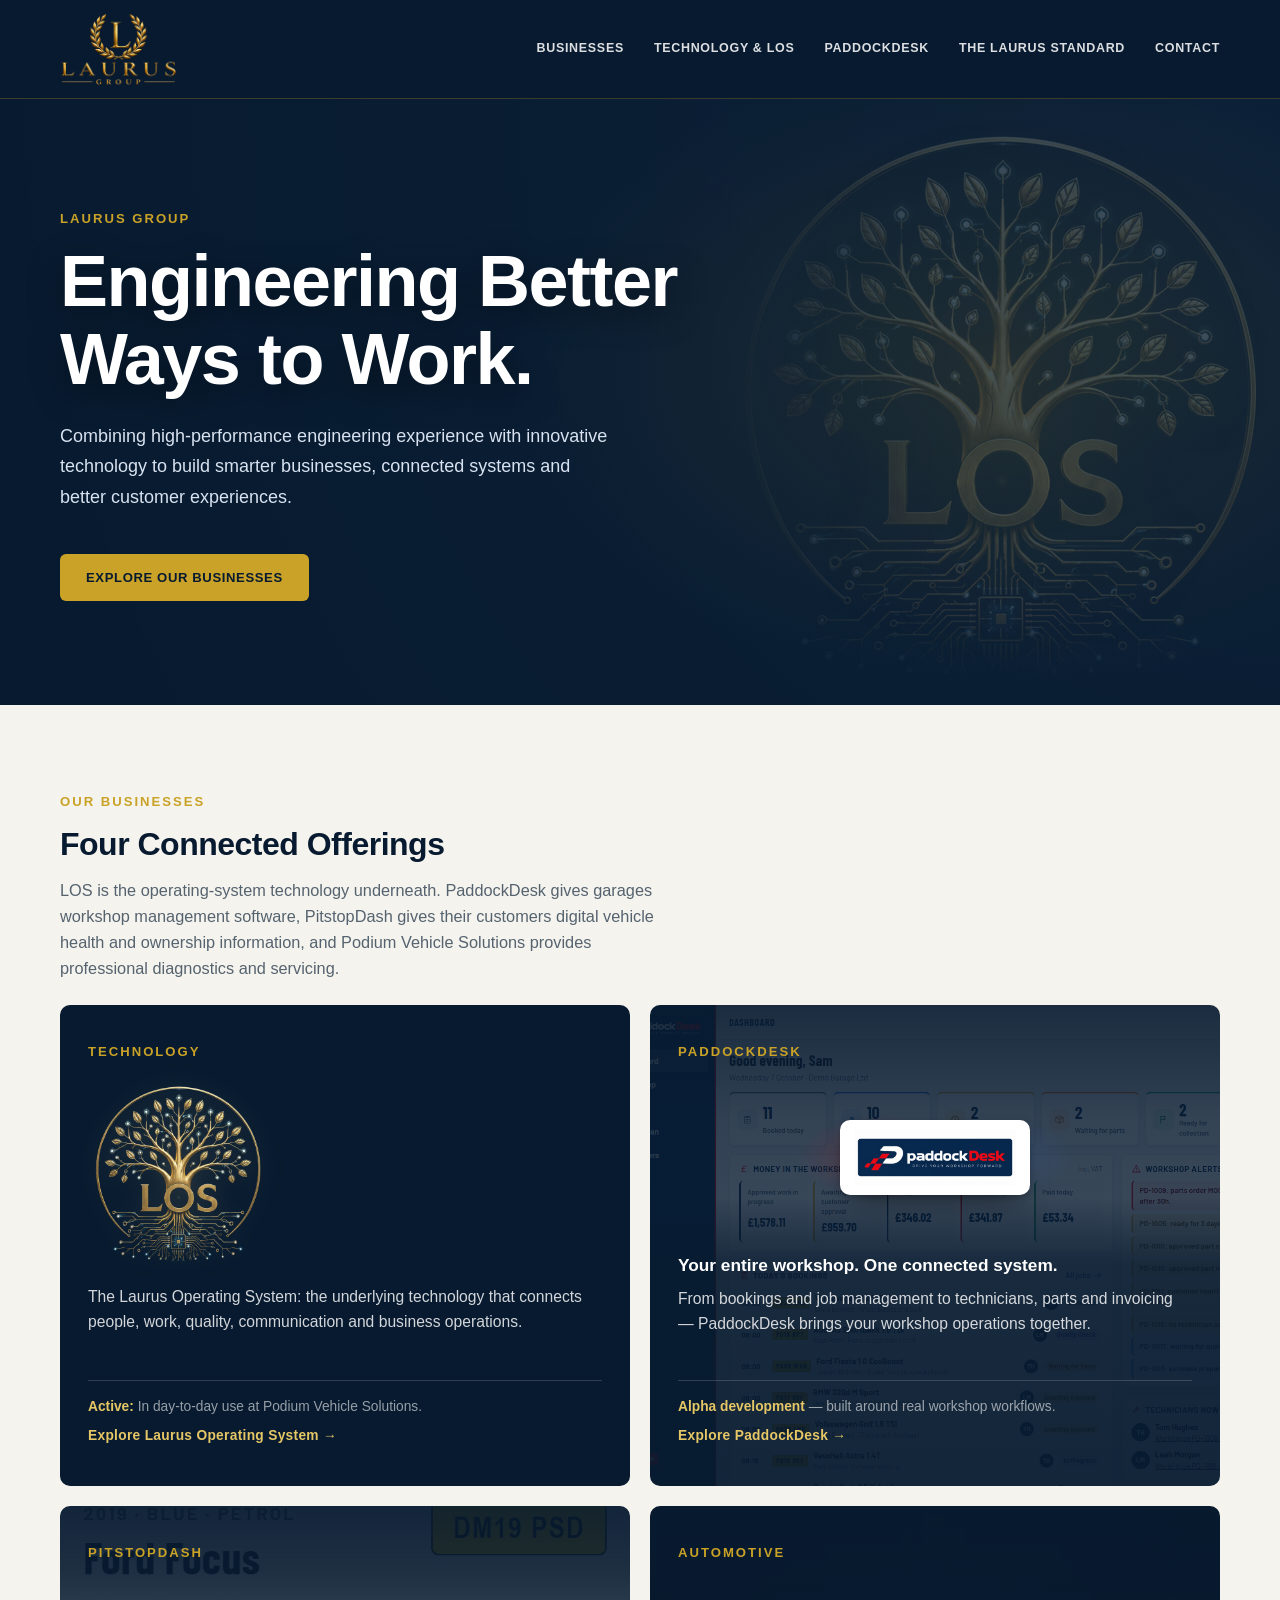
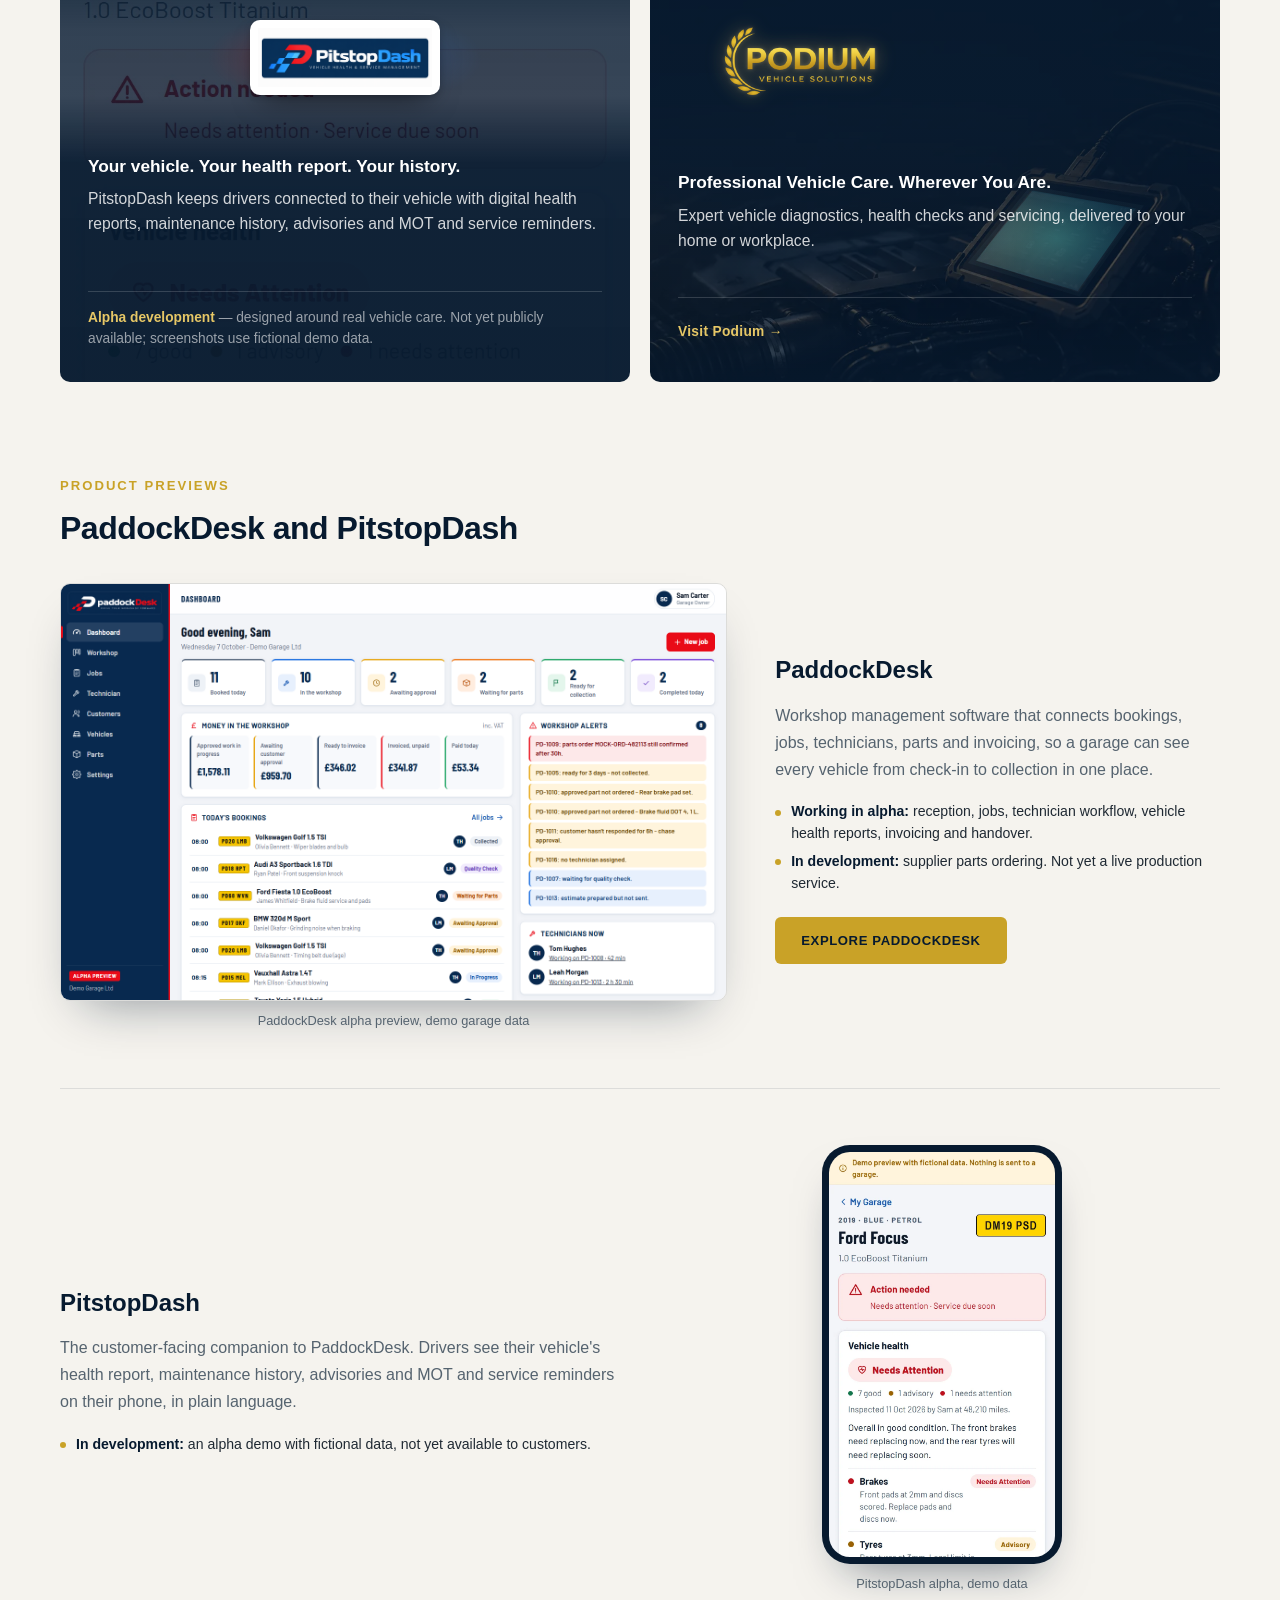
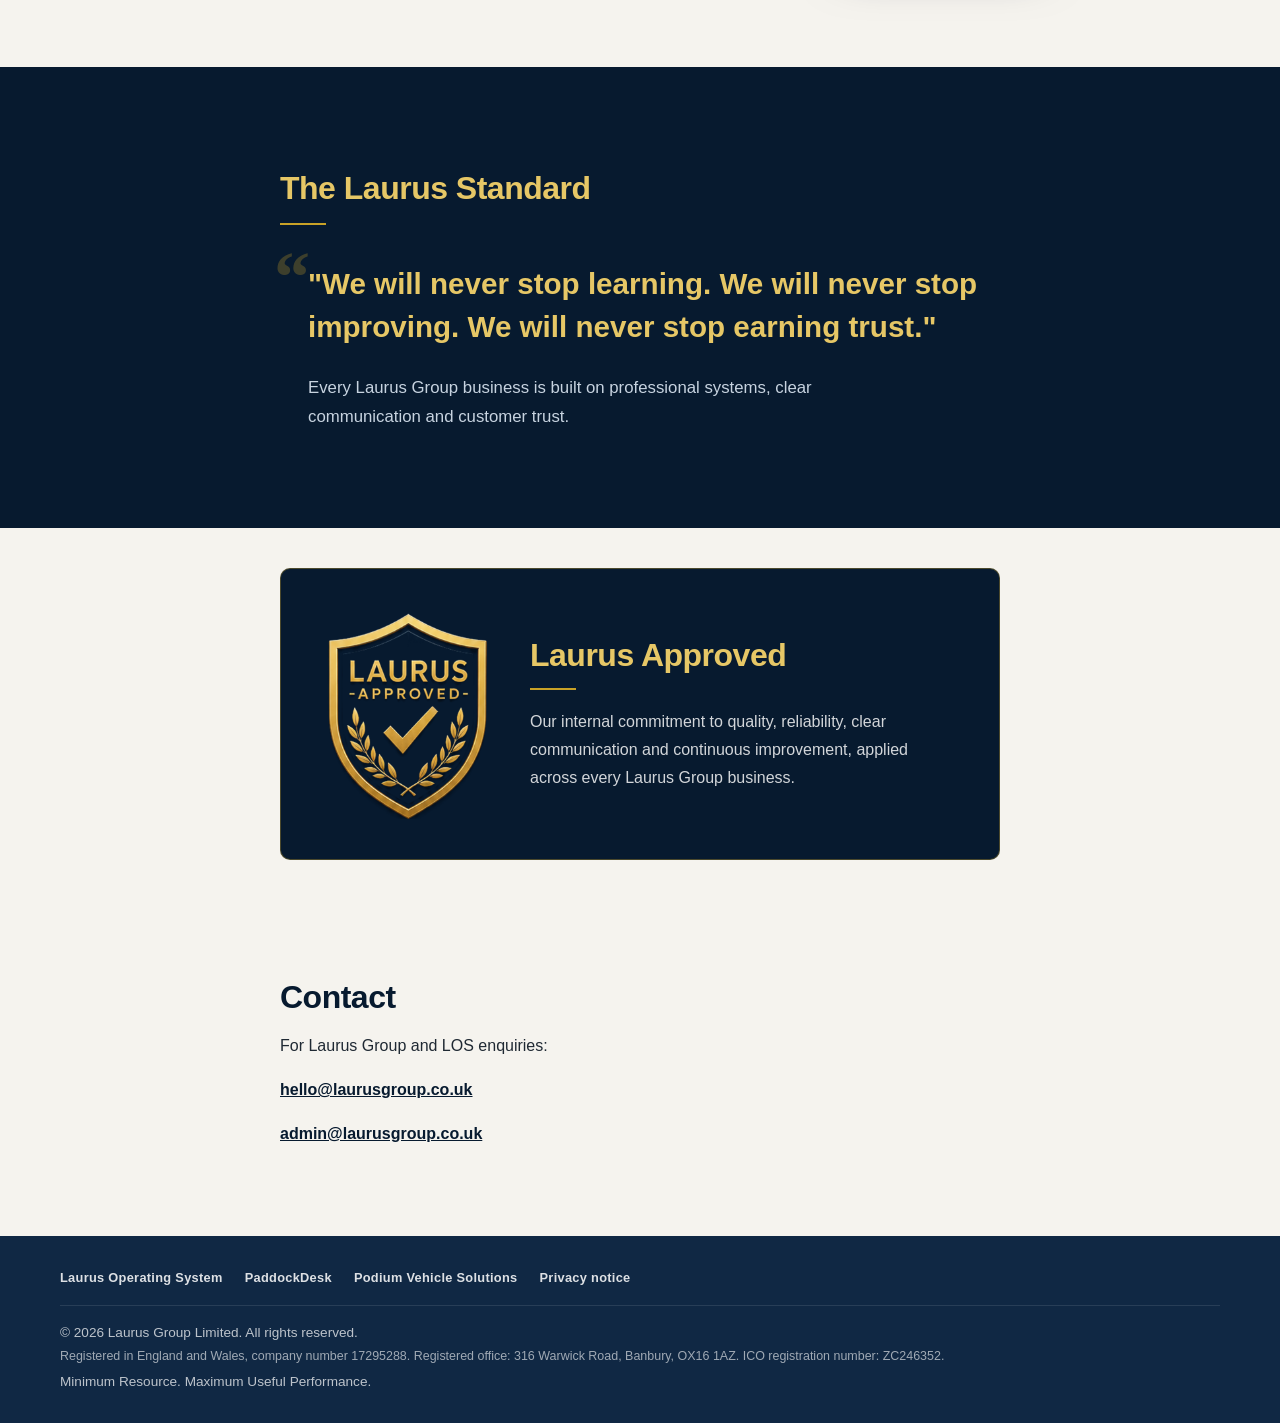
==== index.html @ fbba82c7 "Privacy notice: proposed lawful bases, retention and disclosures for review Adds proposed lawful bas" ====
<!DOCTYPE html>
<html lang="en">
<head>
  <meta charset="UTF-8" />
  <meta name="viewport" content="width=device-width, initial-scale=1.0" />
  <title>Laurus Group | Engineering Better Ways to Work.</title>
  <meta name="description" content="Laurus Group is the parent company behind four connected technology and automotive offerings: the Laurus Operating System (LOS), PaddockDesk, PitstopDash and Podium Vehicle Solutions." />
  <link rel="canonical" href="https://laurusgroup.co.uk/" />
  <meta name="theme-color" content="#071a2f" />
  <meta property="og:type" content="website" />
  <meta property="og:site_name" content="Laurus Group" />
  <meta property="og:title" content="Laurus Group | Engineering Better Ways to Work." />
  <meta property="og:description" content="The parent company behind four connected technology and automotive offerings: LOS, PaddockDesk, PitstopDash and Podium Vehicle Solutions." />
  <meta property="og:url" content="https://laurusgroup.co.uk/" />
  <meta property="og:image" content="https://laurusgroup.co.uk/assets/images/laurus-group-logo-v3.png" />
  <meta name="twitter:card" content="summary" />
  <script type="application/ld+json">
  {
    "@context": "https://schema.org",
    "@type": "Organization",
    "name": "Laurus Group",
    "legalName": "Laurus Group Limited",
    "url": "https://laurusgroup.co.uk/",
    "logo": "https://laurusgroup.co.uk/assets/images/laurus-group-logo-v3.png",
    "email": "hello@laurusgroup.co.uk",
    "slogan": "Engineering Better Ways to Work.",
    "brand": [
      { "@type": "Brand", "name": "PaddockDesk", "url": "https://paddockdesk.com/", "description": "Workshop management software for garages: bookings, jobs, technicians, parts, invoicing and operations. In alpha development." },
      { "@type": "Brand", "name": "PitstopDash", "description": "Customer-facing digital vehicle health and ownership information: health reports, service history, advisories and MOT and service reminders. In development." }
    ],
    "description": "Parent company of four connected technology and automotive offerings: the Laurus Operating System (LOS), PaddockDesk, PitstopDash and Podium Vehicle Solutions.",
    "subOrganization": [
      { "@type": "Organization", "name": "Podium Vehicle Solutions", "url": "https://podiumvehiclesolutions.co.uk", "description": "Professional automotive diagnostics and servicing." },
      { "@type": "Organization", "name": "Laurus Operating System", "alternateName": "LOS", "url": "https://los.laurusgroup.co.uk/", "description": "The operating-system technology behind Laurus Group's offerings." }
    ]
  }
  </script>
  <link rel="stylesheet" href="assets/css/style.css?v=38" />
</head>

<body>
  <header class="site-header">
    <div class="container nav">
      <div class="brand">
        <img class="brand-mark" src="assets/images/laurus-group-logo-v3.png" alt="Laurus Group" />
      </div>

      <button type="button" class="nav-toggle" id="nav-toggle" aria-expanded="false" aria-controls="site-nav" aria-label="Open menu">
        <span></span><span></span><span></span>
      </button>

      <nav id="site-nav" aria-label="Main">
        <a href="#businesses">Businesses</a>
        <a href="https://los.laurusgroup.co.uk/" target="_blank" rel="noopener noreferrer">Technology &amp; LOS</a>
        <a href="https://paddockdesk.com/" target="_blank" rel="noopener noreferrer">PaddockDesk</a>
        <a href="#standard">The Laurus Standard</a>
        <a href="#contact">Contact</a>
      </nav>
    </div>
  </header>

  <main>
    <section class="hero">
      <div class="hero-tree" aria-hidden="true">
        <span class="hero-tree-glow glow-flow">
          <span class="glow-layer glow-trunk"></span>
          <span class="glow-layer glow-left"></span>
          <span class="glow-layer glow-right"></span>
          <span class="glow-layer glow-crown"></span>
          <span class="glow-layer glow-letters"></span>
          <span class="glow-letters-base"></span>
          <span class="glow-letters-shimmer"></span>
          <span class="glow-root glow-root-left"></span>
          <span class="glow-root glow-root-right"></span>
          <span class="glow-root glow-root-down"></span>
        </span>
      </div>
      <div class="container">
        <div class="hero-content">
          <p class="eyebrow">Laurus Group</p>
          <h1>Engineering Better Ways to Work.</h1>
          <p class="hero-text">
            Combining high-performance engineering experience with innovative technology to build
            smarter businesses, connected systems and better customer experiences.
          </p>
          <a class="button" href="#businesses">Explore Our Businesses</a>
        </div>
      </div>
    </section>

    <section id="businesses" class="section">
      <div class="container">
        <p class="eyebrow">Our Businesses</p>
        <h2>Four Connected Offerings</h2>
        <p class="section-lead">LOS is the operating-system technology underneath. PaddockDesk gives garages workshop management software, PitstopDash gives their customers digital vehicle health and ownership information, and Podium Vehicle Solutions provides professional diagnostics and servicing.</p>

        <div class="pillars">
          <article class="pillar-showcase pillar-showcase-los">
            <p class="eyebrow">Technology</p>
            <span class="showcase-mark" aria-hidden="true">
              <span class="los-mark-lit">
                <img src="assets/images/los-mark-560.webp" srcset="assets/images/los-mark-560.webp 560w, assets/images/los-mark-840.webp 840w" sizes="180px" alt="LOS — Laurus Operating System" width="560" height="560" />
                <span class="hero-tree-glow glow-flow">
                  <span class="glow-layer glow-trunk"></span>
                  <span class="glow-layer glow-left"></span>
                  <span class="glow-layer glow-right"></span>
                  <span class="glow-layer glow-crown"></span>
                  <span class="glow-layer glow-letters"></span>
                  <span class="glow-letters-base"></span>
                  <span class="glow-letters-shimmer"></span>
                  <span class="glow-root glow-root-left"></span>
                  <span class="glow-root glow-root-right"></span>
                  <span class="glow-root glow-root-down"></span>
                </span>
              </span>
            </span>
            <p class="showcase-desc">The Laurus Operating System: the underlying technology that connects people, work, quality, communication and business operations.</p>
            <div class="showcase-footer">
              <p class="showcase-status"><span class="showcase-status-label">Active:</span> In day-to-day use at Podium Vehicle Solutions.</p>
              <a class="showcase-cta" href="https://los.laurusgroup.co.uk/" target="_blank" rel="noopener noreferrer">Explore Laurus Operating System →</a>
            </div>
          </article>

          <article class="pillar-showcase pillar-showcase-paddockdesk">
            <p class="eyebrow">PaddockDesk</p>
            <span class="showcase-mark" aria-hidden="true">
              <span class="showcase-mark-chip">
                <img src="assets/images/paddockdesk-approved-navy-logo.png" alt="PaddockDesk" />
              </span>
            </span>
            <p class="showcase-tagline">Your entire workshop. One connected system.</p>
            <p class="showcase-desc">From bookings and job management to technicians, parts and invoicing — PaddockDesk brings your workshop operations together.</p>
            <div class="showcase-footer">
              <p class="showcase-status"><span class="showcase-status-label">Alpha development</span> — built around real workshop workflows.</p>
              <a class="showcase-cta" href="https://paddockdesk.com/" target="_blank" rel="noopener noreferrer">Explore PaddockDesk <span aria-hidden="true">→</span><span class="visually-hidden"> (opens the PaddockDesk website in a new tab)</span></a>
            </div>
          </article>

          <article class="pillar-showcase pillar-showcase-pitstopdash">
            <p class="eyebrow">PitstopDash</p>
            <span class="showcase-mark" aria-hidden="true">
              <span class="showcase-mark-chip">
                <img src="assets/images/pitstopdash-logo-720.png" alt="PitstopDash" />
              </span>
            </span>
            <p class="showcase-tagline">Your vehicle. Your health report. Your history.</p>
            <p class="showcase-desc">PitstopDash keeps drivers connected to their vehicle with digital health reports, maintenance history, advisories and MOT and service reminders.</p>
            <div class="showcase-footer">
              <p class="showcase-status"><span class="showcase-status-label">Alpha development</span> — designed around real vehicle care. Not yet publicly available; screenshots use fictional demo data.</p>
            </div>
          </article>

          <article class="pillar-showcase pillar-showcase-automotive">
            <p class="eyebrow">Automotive</p>
            <span class="showcase-mark" aria-hidden="true">
              <span class="podium-mark-lit">
                <img src="assets/images/Podium Vehicle Solutions Logo-Issue 1.png.png" alt="Podium Vehicle Solutions" />
                <span class="podium-mark-sweep"></span>
              </span>
            </span>
            <p class="showcase-tagline">Professional Vehicle Care. Wherever You Are.</p>
            <p class="showcase-desc">Expert vehicle diagnostics, health checks and servicing, delivered to your home or workplace.</p>
            <div class="showcase-footer">
              <a class="showcase-cta" href="https://podiumvehiclesolutions.co.uk" target="_blank" rel="noopener noreferrer">Visit Podium →</a>
            </div>
            <span class="podium-screen" aria-hidden="true">
              <span class="podium-screen-glow"><span class="podium-screen-scan"></span></span>
              <span class="podium-screen-bezel"></span>
            </span>
          </article>
        </div>
      </div>
    </section>

    <section id="previews" class="section previews">
      <div class="container">
        <p class="eyebrow">Product Previews</p>
        <h2>PaddockDesk and PitstopDash</h2>

        <div class="preview preview-paddockdesk" id="paddockdesk">
          <figure class="preview-media preview-screen">
            <img src="assets/images/paddockdesk-showcase-dashboard.png" alt="PaddockDesk workshop dashboard showing today's bookings, jobs in progress, money in the workshop and technician activity (alpha preview, demo garage)" width="1440" height="900" loading="lazy" />
            <figcaption>PaddockDesk alpha preview, demo garage data</figcaption>
          </figure>
          <div class="preview-copy">
            <h3>PaddockDesk</h3>
            <p>Workshop management software that connects bookings, jobs, technicians, parts and invoicing, so a garage can see every vehicle from check-in to collection in one place.</p>
            <ul class="preview-status">
              <li><span>Working in alpha:</span> reception, jobs, technician workflow, vehicle health reports, invoicing and handover.</li>
              <li><span>In development:</span> supplier parts ordering. Not yet a live production service.</li>
            </ul>
            <a class="button" href="https://paddockdesk.com/" target="_blank" rel="noopener noreferrer">Explore PaddockDesk<span class="visually-hidden"> (opens the PaddockDesk website in a new tab)</span></a>
          </div>
        </div>

        <div class="preview preview-pitstopdash" id="pitstopdash">
          <figure class="preview-media pitstopdash-phone">
            <picture><source type="image/webp" srcset="assets/images/pitstopdash-vehicle-health-390.webp 390w, assets/images/pitstopdash-vehicle-health-780.webp 780w" sizes="220px" /><img src="assets/images/pitstopdash-vehicle-health-780.webp" alt="The PitstopDash alpha on a phone, showing a Ford Focus vehicle health report with brakes that need attention and a tyre advisory." width="780" height="1400" loading="lazy" /></picture>
            <figcaption>PitstopDash alpha, demo data</figcaption>
          </figure>
          <div class="preview-copy">
            <h3>PitstopDash</h3>
            <p>The customer-facing companion to PaddockDesk. Drivers see their vehicle's health report, maintenance history, advisories and MOT and service reminders on their phone, in plain language.</p>
            <ul class="preview-status">
              <li><span>In development:</span> an alpha demo with fictional data, not yet available to customers.</li>
            </ul>
          </div>
        </div>
      </div>
    </section>

    <section id="standard" class="section dark">
      <div class="container narrow">
        <h2>The Laurus Standard</h2>
        <blockquote>
          "We will never stop learning. We will never stop improving. We will never stop earning trust."
        </blockquote>
        <p>
          Every Laurus Group business is built on professional systems, clear communication and customer trust.
        </p>
      </div>
    </section>

    <section id="approved" class="section approved-panel">
      <div class="container narrow approved-layout">
        <span class="approved-shield" aria-hidden="true">
          <img src="assets/images/laurus-approved-shield.png" alt="Laurus Approved" />
        </span>
        <div class="approved-copy">
          <h2>Laurus Approved</h2>
          <p>
            Our internal commitment to quality, reliability, clear communication and continuous
            improvement, applied across every Laurus Group business.
          </p>
        </div>
      </div>
    </section>

    <section id="contact" class="section contact">
      <div class="container narrow">
        <h2>Contact</h2>
        <p>For Laurus Group and LOS enquiries:</p>
        <p><a href="mailto:hello@laurusgroup.co.uk">hello@laurusgroup.co.uk</a></p>
        <p><a href="mailto:admin@laurusgroup.co.uk">admin@laurusgroup.co.uk</a></p>
      </div>
    </section>
  </main>

  <footer class="footer">
    <div class="container">
      <nav class="footer-links" aria-label="Laurus Group businesses">
        <a href="https://los.laurusgroup.co.uk/" target="_blank" rel="noopener noreferrer">Laurus Operating System</a>
        <a href="https://paddockdesk.com/" target="_blank" rel="noopener noreferrer">PaddockDesk</a>
        <a href="https://podiumvehiclesolutions.co.uk" target="_blank" rel="noopener noreferrer">Podium Vehicle Solutions</a>
        <a href="/privacy">Privacy notice</a>
      </nav>
      <p>© 2026 Laurus Group Limited. All rights reserved.</p>
      <p class="footer-legal">Registered in England and Wales, company number 17295288. Registered office: 316 Warwick Road, Banbury, OX16 1AZ. ICO registration number: ZC246352.</p>
      <p class="small">Minimum Resource. Maximum Useful Performance.</p>
    </div>
  </footer>

  <script src="assets/js/main.js?v=10"></script>
</body>
</html>
---- assets/css/style.css ----
:root {
  --navy: #071a2f;
  --navy-soft: #102844;
  --navy-deep: #04101c;
  --gold: #c9a227;
  --gold-soft: #e6c766;
  --white: #ffffff;
  --light: #f5f3ee;
  --text: #1f2933;
  --text-muted: #55636f;
  --hairline: rgba(7, 26, 47, 0.1);
  --hairline-dark: rgba(255, 255, 255, 0.14);
  --radius: 10px;
}

* { box-sizing: border-box; }
html {
  scroll-behavior: smooth;
  max-width: 100%;
  overflow-x: hidden;
}
body {
  margin: 0;
  max-width: 100%;
  font-family: Arial, Helvetica, sans-serif;
  color: var(--text);
  background: var(--light);
  line-height: 1.6;
}

img {
  max-width: 100%;
  height: auto;
  display: block;
}

.container {
  width: min(1160px, 92%);
  max-width: 100%;
  margin: 0 auto;
}
.narrow { width: min(720px, 92%); }

/* ==================================================
   HEADER
================================================== */
.site-header {
  background: var(--navy);
  color: var(--white);
  position: sticky;
  top: 0;
  z-index: 20;
  border-bottom: 1px solid rgba(201, 162, 39, 0.25);
}
/* .site-header must stay a positioned ancestor even where the mobile
   override below drops "sticky" back to "relative" - the dropdown nav
   panel (position: absolute; top: 100%) anchors to this element. */
.nav {
  display: flex;
  justify-content: space-between;
  align-items: center;
  padding: 12px 0;
  min-height: 88px;
}
.brand {
  display: flex;
  align-items: center;
  min-width: 0;
}
.brand-mark {
  /* height-controlled, width: auto so the aspect ratio can never be
     distorted. Sized for a confident brand presence at desktop (up to
     74px tall) while staying balanced against the nav links. */
  height: clamp(48px, 6vw, 74px);
  width: auto;
  flex-shrink: 0;
}
nav#site-nav {
  display: flex;
  align-items: center;
  gap: 30px;
}
nav#site-nav a {
  color: rgba(255, 255, 255, 0.86);
  text-decoration: none;
  font-size: 0.78rem;
  font-weight: 700;
  letter-spacing: 0.7px;
  text-transform: uppercase;
  padding: 4px 0;
  border-bottom: 1px solid transparent;
  transition: color 0.2s ease, border-color 0.2s ease;
}
nav#site-nav a:hover {
  color: var(--gold-soft);
  border-bottom-color: var(--gold);
}

.nav-toggle {
  /* Neutralise native button chrome - Safari/iOS in particular can render
     its own default button appearance (a light rounded/pill shape) through
     custom styles unless appearance is explicitly reset. */
  appearance: none;
  -webkit-appearance: none;
  display: none;
  flex-direction: column;
  justify-content: center;
  align-items: center;
  gap: 5px;
  width: 44px;
  height: 44px;
  padding: 0;
  margin: 0;
  border: 1px solid rgba(255, 255, 255, 0.3);
  border-radius: 8px;
  background: transparent;
  color: inherit;
  cursor: pointer;
}
.nav-toggle span {
  display: block;
  width: 20px;
  height: 2px;
  background: var(--white);
  border-radius: 2px;
  transition: transform 0.2s ease, opacity 0.2s ease;
}
.nav-toggle.is-active span:nth-child(1) { transform: translateY(7px) rotate(45deg); }
.nav-toggle.is-active span:nth-child(2) { opacity: 0; }
.nav-toggle.is-active span:nth-child(3) { transform: translateY(-7px) rotate(-45deg); }

/* ==================================================
   HERO
================================================== */
.hero {
  position: relative;
  overflow: hidden;
  isolation: isolate;
  background:
    radial-gradient(ellipse 55% 75% at 78% 45%, rgba(201, 162, 39, 0.10), transparent 70%),
    linear-gradient(rgba(7,26,47,0.86), rgba(7,26,47,0.86)),
    radial-gradient(circle at top right, #26476a, var(--navy));
  color: var(--white);
  padding: 96px 0 104px;
}
/* Faint LOS tree: a large, low-opacity brand mark set into the right of
   the hero, fading out towards the text so it never competes with it.
   Decorative only (aria-hidden, no tab stop). The container carries the
   placement and the edge fades; ::before is the faint mark itself. */
.hero-tree {
  position: absolute;
  z-index: -1;
  top: 50%;
  right: max(-40px, calc((100vw - 1160px) / 2 - 60px));
  width: min(560px, 46vw);
  aspect-ratio: 1 / 1;
  transform: translateY(-50%);
  /* Fades in from the left (towards the text) and out at the base, so
     the mark has no hard edges. */
  -webkit-mask-image: linear-gradient(to right, transparent 0%, #000 38%), linear-gradient(to bottom, #000 86%, transparent 100%);
  -webkit-mask-composite: source-in;
  mask-image: linear-gradient(to right, transparent 0%, #000 38%), linear-gradient(to bottom, #000 86%, transparent 100%);
  mask-composite: intersect;
  pointer-events: none;
}
.hero-tree::before {
  content: "";
  position: absolute;
  inset: 0;
  background: url("../images/los-mark-560.webp") center / contain no-repeat;
  opacity: 0.18;
  filter: drop-shadow(0 0 38px rgba(201, 162, 39, 0.35));
}
@media (max-width: 1100px) {
  .hero-tree { width: min(460px, 44vw); }
}

/* "System coming alive": soft warm light that appears only on the
   tree's own lines (each layer is masked by the mark's transparency),
   rising from the roots up the trunk, then into the left branches, the
   right branches and the crown, ending with a faint pulse on the LOS
   lettering. One 8s cycle shared by every layer keeps the sequence in
   step; peaks stay low so the tree remains faint behind the text. */
@property --rise {
  syntax: "<percentage>";
  inherits: false;
  initial-value: 85%;
}
/* One masked group holds every glow layer: a separately masked layer
   costs a full mask composite on every frame, so the layers inside are
   plain and only the group carries the mark's mask. */
.hero-tree-glow {
  position: absolute;
  inset: 0;
  mix-blend-mode: screen;
  -webkit-mask: url("../images/los-mark-560.webp") center / contain no-repeat;
  mask: url("../images/los-mark-560.webp") center / contain no-repeat;
}
.glow-layer {
  position: absolute;
  inset: 0;
  opacity: 0;
  animation: 8s ease-in-out infinite;
  will-change: opacity;
}
.glow-trunk {
  background: radial-gradient(ellipse 14.6% 17.7% at 50.1% var(--rise), rgba(255, 214, 120, 0.95), transparent 72%);
  animation-name: hero-tree-trunk;
}
.glow-left {
  background: radial-gradient(ellipse 23.3% 21.3% at 30.7% 32.7%, rgba(255, 214, 120, 0.9), transparent 72%);
  animation-name: hero-tree-left;
}
.glow-right {
  background: radial-gradient(ellipse 23.3% 21.3% at 69.5% 31%, rgba(255, 214, 120, 0.9), transparent 72%);
  animation-name: hero-tree-right;
}
.glow-crown {
  background: radial-gradient(ellipse 23.3% 15.9% at 50.1% 13.2%, rgba(255, 214, 120, 0.9), transparent 72%);
  animation-name: hero-tree-crown;
}
.glow-letters {
  background: radial-gradient(ellipse 29.1% 11.5% at 50.1% 62.8%, rgba(255, 214, 120, 0.85), transparent 75%);
  animation-name: hero-tree-letters;
}
@keyframes hero-tree-trunk {
  0%   { opacity: 0;    --rise: 85%; }
  8%   { opacity: 0.30; }
  30%  { opacity: 0.30; --rise: 38.9%; }
  42%  { opacity: 0;    --rise: 35.4%; }
  100% { opacity: 0;    --rise: 35.4%; }
}
@keyframes hero-tree-left {
  0%, 24%   { opacity: 0; }
  38%       { opacity: 0.24; }
  52%, 100% { opacity: 0; }
}
@keyframes hero-tree-right {
  0%, 30%   { opacity: 0; }
  44%       { opacity: 0.24; }
  58%, 100% { opacity: 0; }
}
@keyframes hero-tree-crown {
  0%, 38%   { opacity: 0; }
  54%       { opacity: 0.22; }
  68%, 100% { opacity: 0; }
}
@keyframes hero-tree-letters {
  0%, 62%   { opacity: 0; }
  74%       { opacity: 0.16; }
  86%, 100% { opacity: 0; }
}
/* LOS lettering and circuit roots. Same technique as above: every layer
   is masked by the mark's own transparency, so light lands only on the
   artwork's real pixels. Positions are measured from the mark
   (los-mark-560.webp): the letters span x 30-72%, y 57-72%; the circuit
   roots run from 73% down past the chip (89%).
   - glow-letters-base: a steady, slightly brighter warmth on the letters.
   - glow-letters-shimmer: a soft glint crossing the letters once every
     11s, kept inside the letter band.
   - glow-root-*: small points of light travelling slowly outwards from
     the trunk through the circuit traces, one direction at a time.
   Like the layers above they sit in the one masked group, and the moving
   light uses only transform and opacity. */
.glow-flow { overflow: hidden; }
.glow-letters-base,
.glow-letters-shimmer,
.glow-root {
  position: absolute;
  inset: 0;
}
/* Peak strength of the moving light, set here rather than in the
   keyframes so the animations stay compositor-friendly. */
.glow-letters-shimmer { opacity: var(--shimmer-peak, 0.55); }
.glow-root { opacity: var(--root-peak, 0.7); }
.glow-letters-base {
  background: radial-gradient(ellipse 25.2% 9.7% at 51.1% 63.7%, var(--glow-warm, rgba(255, 214, 120, 0.9)), transparent 80%);
  opacity: var(--letters-base, 0.14);
}
.glow-letters-shimmer::before,
.glow-root::before {
  content: "";
  position: absolute;
  inset: 0;
  opacity: 0;
}
.glow-letters-shimmer::before {
  background: radial-gradient(ellipse 4.9% 8.9% at 26.8% 64.2%, var(--glow-glint, rgba(255, 236, 176, 0.95)), transparent 80%);
  animation: hero-letters-shimmer 11s ease-in-out infinite 3s;
}
.glow-root::before {
  background: radial-gradient(ellipse var(--pulse-size, 10.7% 6.2%) at 50.1% 73.5%, var(--glow-pulse, rgba(255, 220, 130, 1)), transparent 75%);
  animation: 9s ease-in-out infinite;
}
.glow-root-left::before  { animation-name: hero-root-left; }
.glow-root-right::before { animation-name: hero-root-right; animation-delay: 3s; }
.glow-root-down::before  { animation-name: hero-root-down; animation-delay: 6s; }
@keyframes hero-letters-shimmer {
  0%        { opacity: 0;    transform: translateX(0); }
  4%        { opacity: 1; }
  18%       { opacity: 1; transform: translateX(46.6%); }
  22%, 100% { opacity: 0;    transform: translateX(48.6%); }
}
@keyframes hero-root-left {
  0%        { opacity: 0;   transform: translate(-1.9%, 0); }
  6%        { opacity: 1; }
  30%       { opacity: 1; transform: translate(-33%, 7.1%); }
  36%, 100% { opacity: 0;   transform: translate(-36.9%, 8%); }
}
@keyframes hero-root-right {
  0%        { opacity: 0;   transform: translate(1.9%, 0); }
  6%        { opacity: 1; }
  30%       { opacity: 1; transform: translate(33%, 7.1%); }
  36%, 100% { opacity: 0;   transform: translate(36.9%, 8%); }
}
@keyframes hero-root-down {
  0%        { opacity: 0;   transform: translate(0, 0); }
  6%        { opacity: 1; }
  30%       { opacity: 1; transform: translate(0, 14.2%); }
  36%, 100% { opacity: 0;   transform: translate(0, 15.1%); }
}

@media (prefers-reduced-motion: reduce) {
  .glow-layer,
  .glow-letters-shimmer::before,
  .glow-root::before { animation: none; opacity: 0; }
  /* The steady letter warmth (.glow-letters-base) is not motion, so it stays. */
}
.hero .container { position: relative; }
.hero-content { max-width: 700px; }
.hero h1 { text-wrap: balance; }
.eyebrow {
  color: var(--gold);
  text-transform: uppercase;
  letter-spacing: 2px;
  font-size: 0.82rem;
  font-weight: 700;
}
h1 {
  font-size: clamp(2.1rem, 6vw, 4.5rem);
  line-height: 1.08;
  margin: 14px 0 22px;
  letter-spacing: -1.5px;
  font-weight: 800;
  text-shadow: 0 10px 35px rgba(0, 0, 0, 0.45);
}
.hero-text {
  max-width: 560px;
  font-size: 18px;
  line-height: 1.7;
  color: #d8e2f0;
  margin-bottom: 36px;
}
.button {
  display: inline-block;
  margin-top: 6px;
  background: var(--gold);
  color: var(--navy);
  padding: 13px 26px;
  border-radius: 6px;
  text-decoration: none;
  font-weight: 700;
  font-size: 0.82rem;
  letter-spacing: 0.6px;
  text-transform: uppercase;
  transition: background 0.2s ease, transform 0.2s ease;
}
.button:hover {
  background: var(--gold-soft);
  transform: translateY(-1px);
}

/* ==================================================
   SECTION BASICS
================================================== */
.section { padding: 72px 0; }
h2 {
  color: var(--navy);
  font-size: 2rem;
  line-height: 1.2;
  letter-spacing: -0.5px;
  margin: 6px 0 0;
}
.dark h2 { color: var(--gold-soft); }
.section-lead {
  max-width: 620px;
  color: var(--text-muted);
  font-size: 1.02rem;
  margin: 14px 0 0;
}
.dark .section-lead { color: #b9c6d4; }
.dark p { color: #c7d3e0; }
.narrow p { max-width: 640px; line-height: 1.75; }

.dark {
  background: var(--navy);
  color: var(--white);
}

/* ==================================================
   PILLARS
================================================== */
.pillars {
  display: grid;
  grid-template-columns: repeat(2, 1fr);
  gap: 20px;
  margin-top: 24px;
  /* Equal-height cards, deliberately: differing description length and
     footer content (Property has a status line only; Automotive/LOS have
     a CTA only; People has both) must never make one card taller than
     its row partner. Grid's row-stretch (the default for align-items) is
     exactly what achieves this - each .pillar-showcase is a flex column
     (below) so its own content can still lay out top-to-bottom while the
     footer is pinned to the shared bottom edge via margin-top: auto. */
  align-items: stretch;
}
.pillar-card {
  min-width: 0;
  background: var(--white);
  border: 1px solid var(--hairline);
  border-top: 2px solid var(--gold);
  border-radius: var(--radius);
  padding: 28px 24px 24px;
}

/* Shared icon zone - Property's SVG mark only now (Automotive/LOS moved to
   the .pillar-showcase treatment below). */
.pillar-icon {
  display: flex;
  align-items: center;
  justify-content: center;
  width: 68px;
  height: 68px;
  margin-bottom: 18px;
  border-radius: 12px;
  background: var(--light);
  border: 1px solid var(--hairline);
  overflow: hidden;
}
.pillar-icon svg {
  width: 26px;
  height: 26px;
  fill: none;
  stroke: var(--gold);
  stroke-width: 1.7;
  stroke-linecap: round;
  stroke-linejoin: round;
}

.pillar-name {
  color: var(--navy);
  font-weight: 800;
  text-transform: uppercase;
  letter-spacing: 0.6px;
  font-size: 0.92rem;
  margin: 0 0 8px;
}
.pillar-desc {
  color: var(--text);
  font-size: 0.96rem;
  line-height: 1.55;
  margin: 0 0 14px;
}
.pillar-active {
  font-size: 0.87rem;
  color: var(--text-muted);
  line-height: 1.5;
  padding-top: 13px;
  border-top: 1px solid var(--hairline);
  margin: 0;
}
.pillar-active a {
  color: var(--navy);
  font-weight: 700;
  text-decoration: none;
  white-space: nowrap;
}
.pillar-active a:hover { color: var(--gold); }

/* ==================================================
   PILLAR SHOWCASES (Automotive/Podium, Technology/LOS)

   Deliberately not styled as bordered "cards" like Property - these are
   brand panels: no border box, no shadow, no icon chip. The brand mark is
   the hero element; gold appears only at the eyebrow and the CTA, nothing
   else. Automotive and LOS share this base but size their own mark to
   its own aspect ratio, so the two don't become identical templates.
================================================== */
.pillar-showcase {
  min-width: 0;
  display: flex;
  flex-direction: column;
  background: var(--navy);
  border-radius: var(--radius);
  padding: 36px 28px 32px;
}
.pillar-showcase .eyebrow {
  margin: 0 0 20px;
}

/* A shared logo zone, not a shared logo SIZE: each pillar's mark keeps
   its own already-tuned max-width (below) and its own true aspect ratio
   - nothing is stretched or cropped. Centering every mark inside the
   same min-height band is what makes the four headers line up, since
   today's marks render at very different heights (roughly 85px-173px
   across the four logos at their current widths). */
.showcase-mark {
  display: flex;
  align-items: center;
  justify-content: center;
  min-height: 180px;
  margin-bottom: 22px;
}
.showcase-mark img {
  display: block;
  width: 100%;
  height: auto;
}
.showcase-desc {
  color: rgba(255, 255, 255, 0.82);
  font-size: 0.98rem;
  line-height: 1.6;
  /* Guaranteed minimum gap before the footer even on the tallest card in
     the row (the one whose content sets the row's height, and therefore
     the one .showcase-footer's margin-top: auto has no slack left to
     push against) - shorter cards get MORE space above the footer via
     that auto margin, never less than this. */
  margin: 0 0 22px;
}

/* Footer group - always the last thing in the card, always pinned to
   its bottom edge via margin-top: auto on the flex column above, so the
   hairline divider (and therefore the CTA/status text after it) lands
   at the same position on every card regardless of how much sits above
   it. Holds one line (Automotive/LOS's CTA, or Property's status) or two
   (People's status THEN CTA) - either way the divider only appears once,
   at the top of the group, never doubled between the two lines. */
.showcase-footer {
  margin-top: auto;
  padding-top: 22px;
}
.showcase-footer::before {
  content: "";
  display: block;
  height: 1px;
  background: rgba(255, 255, 255, 0.16);
  margin-bottom: 16px;
}
.showcase-footer > * + * { margin-top: 10px; }

.showcase-cta {
  display: block;
  color: var(--gold-soft);
  font-weight: 700;
  font-size: 0.86rem;
  letter-spacing: 0.3px;
  text-decoration: none;
  margin: 0;
  /* Vertical padding keeps each CTA a comfortable tap target on mobile
     without changing its text-link look. */
  padding: 7px 0;
  transition: color 0.2s ease;
}
.showcase-cta:hover { color: var(--gold); }

/* Non-linked status line (Property has no live destination to point to,
   unlike Podium's external site or LOS's #los section) - the label alone
   carries the gold accent rather than the whole line being a link. */
.showcase-status {
  margin: 0;
  color: rgba(255, 255, 255, 0.58);
  font-size: 0.86rem;
  line-height: 1.5;
}
.showcase-status-label {
  color: var(--gold-soft);
  font-weight: 700;
}

.pillar-showcase-property .showcase-mark { max-width: 280px; }
.pillar-showcase-automotive .showcase-mark { max-width: 250px; min-height: 150px; }
.pillar-showcase-los .showcase-mark { max-width: 180px; }

/* People now follows the same status-then-CTA shape as Property/Automotive/
   LOS (no separate capability list), so it takes no extra overrides beyond
   its own mark width. */
.pillar-showcase-people .showcase-mark { max-width: 260px; }

/* Automotive only: Podium's own engine-bay diagnostics photograph (the
   same image as podiumvehiclesolutions.co.uk's hero, copied as-is from
   that site's web derivatives) sits behind the card under a strong navy
   overlay, so it reads as texture and the gold Podium mark stays the
   focal point. The overlay is heaviest at the top (eyebrow + logo) and
   lighter across the lower band where the diagnostic tablet sits, so the
   tool reads clearly (text contrast is checked against it). Each crop is anchored on
   the diagnostic tablet, which lands in the lower right of the card. */
.pillar-showcase-automotive {
  position: relative;
  isolation: isolate;
  overflow: hidden;
  background:
    linear-gradient(180deg,
      rgba(7, 26, 47, 0.95) 0%,
      rgba(7, 26, 47, 0.9) 40%,
      rgba(7, 26, 47, 0.76) 66%,
      rgba(7, 26, 47, 0.7) 82%,
      rgba(7, 26, 47, 0.86) 100%),
    url("../images/podium-diagnostics-card.webp") 85% 100% / cover no-repeat,
    var(--navy);
}
/* The diagnostic tablet's screen, lit as if powered on. .podium-screen
   reproduces the background image's own box (same aspect ratio, "cover"
   sizing, same 85% / bottom anchor), so the screen's corners - measured
   from the image file - can be given in % of that box at any card size.
   Inside it: a soft blue-green glow clipped to the screen's quadrilateral,
   a slow scan line angled to the screen's tilt and moving along its own
   "down" direction (clipped to the screen), and a faint reflection on a
   thin ring just outside the screen's edge. */
.podium-screen {
  position: absolute;
  z-index: -1;
  bottom: 0;
  left: 85%;
  transform: translateX(-85%);
  aspect-ratio: 1280 / 720;
  min-width: 100%;
  min-height: 100%;
  pointer-events: none;
  --screen: 72.97% 59.86%, 85.16% 63.61%, 78.28% 80.97%, 66.25% 74.58%;
  --bezel: 72.70% 58.87%, 86.11% 63.00%, 78.54% 82.09%, 65.31% 75.07%, 72.70% 58.87%,
           72.97% 59.86%, 66.25% 74.58%, 78.28% 80.97%, 85.16% 63.61%, 72.97% 59.86%;
  --glow-at: 75.7% 69.8%;
}
.podium-screen-glow,
.podium-screen-bezel {
  position: absolute;
  inset: 0;
}
.podium-screen-glow {
  clip-path: polygon(var(--screen));
  background: radial-gradient(ellipse 14% 16% at var(--glow-at), rgba(90, 225, 215, 0.34), rgba(60, 170, 200, 0.14) 70%, rgba(60, 170, 200, 0.06));
  animation: podium-screen-on 6s ease-in-out infinite alternate;
}
.podium-screen-scan {
  position: absolute;
  left: 56.80%;
  top: 49.31%;
  width: 37.81%;
  height: 42.22%;
  background: linear-gradient(193deg, transparent 44%, rgba(170, 255, 240, 0.55) 50%, transparent 56%);
  opacity: 0;
  animation: podium-scan 10s ease-in-out infinite 1.5s;
}
.podium-screen-bezel {
  clip-path: polygon(var(--bezel));
  background: linear-gradient(140deg, rgba(170, 245, 235, 0.32), rgba(170, 245, 235, 0.06) 55%, transparent);
}
@keyframes podium-screen-on {
  from { opacity: 0.75; }
  to   { opacity: 1; }
}
@keyframes podium-scan {
  0%        { opacity: 0; transform: translate(18.7%, -40%); }
  5%        { opacity: 1; }
  26%       { opacity: 1; }
  30%, 100% { opacity: 0; transform: translate(-18.7%, 40%); }
}

/* Podium logo: a soft warm halo that follows the lettering and laurel
   (drop-shadow traces the artwork's own transparency; static, so it costs
   nothing per frame), and a gentle gold light sweep masked by the same
   artwork, so it only ever crosses the gold - no white panel. */
.podium-mark-lit {
  position: relative;
  display: block;
  width: 100%;
}
.podium-mark-lit img {
  filter: drop-shadow(0 0 10px rgba(230, 190, 90, 0.38)) drop-shadow(0 0 2px rgba(255, 222, 150, 0.3));
}
.podium-mark-sweep {
  position: absolute;
  inset: 0;
  overflow: hidden;
  -webkit-mask: url("../images/Podium Vehicle Solutions Logo-Issue 1.png.png") center / 100% 100% no-repeat;
  mask: url("../images/Podium Vehicle Solutions Logo-Issue 1.png.png") center / 100% 100% no-repeat;
}
.podium-mark-sweep::before {
  content: "";
  position: absolute;
  inset: 0;
  background: linear-gradient(105deg, transparent 38%, rgba(255, 244, 210, 0.9) 50%, transparent 62%);
  transform: translateX(-100%);
  animation: podium-logo-sweep 10s ease-in-out infinite 5s;
}
@keyframes podium-logo-sweep {
  0%        { transform: translateX(-100%); }
  24%, 100% { transform: translateX(100%); }
}
@media (max-width: 600px) {
  .pillar-showcase-automotive {
    background:
      linear-gradient(180deg,
        rgba(7, 26, 47, 0.95) 0%,
        rgba(7, 26, 47, 0.9) 40%,
        rgba(7, 26, 47, 0.8) 66%,
        rgba(7, 26, 47, 0.74) 82%,
        rgba(7, 26, 47, 0.86) 100%),
      url("../images/podium-diagnostics-card-mobile.webp") 70% 100% / cover no-repeat,
      var(--navy);
  }
  /* Mobile crop: 720 x 710, anchored 70% / bottom; its own measured screen. */
  .podium-screen {
    left: 70%;
    transform: translateX(-70%);
    aspect-ratio: 720 / 710;
    --screen: 40.97% 50.56%, 68.33% 54.93%, 53.19% 76.06%, 27.08% 68.31%;
    --bezel: 40.33% 49.37%, 70.43% 54.18%, 53.78% 77.42%, 25.05% 68.89%, 40.33% 49.37%,
             40.97% 50.56%, 27.08% 68.31%, 53.19% 76.06%, 68.33% 54.93%, 40.97% 50.56%;
    --glow-at: 47.4% 62.5%;
  }
  .podium-screen-scan {
    left: 6.46%;
    top: 37.82%;
    width: 82.5%;
    height: 50.99%;
  }
}
@media (prefers-reduced-motion: reduce) {
  .podium-screen-glow { animation: none; opacity: 0.9; }
  .podium-screen-scan,
  .podium-mark-sweep { display: none; }
}

/* Technology / LOS only: the same soft gold glow and slow ambient pulse
   as the approved LOS mark on los.laurusgroup.co.uk (same light colour
   and 5.5s rhythm), scaled down for this smaller mark. The drop-shadow
   follows the mark's own transparency, so only the tree lights up. */
.pillar-showcase-los .showcase-mark img {
  filter: drop-shadow(0 0 12px rgba(243, 220, 149, 0.3));
  animation: los-card-glow 5.5s ease-in-out infinite;
}
@keyframes los-card-glow {
  0%, 100% { filter: brightness(1) drop-shadow(0 0 12px rgba(243, 220, 149, 0.3)); }
  50%      { filter: brightness(1.04) drop-shadow(0 0 20px rgba(243, 220, 149, 0.45)); }
}
@media (prefers-reduced-motion: reduce) {
  .pillar-showcase-los .showcase-mark img {
    animation: none;
    filter: drop-shadow(0 0 16px rgba(243, 220, 149, 0.38));
  }
}
/* The hero's tree lighting (letter warmth and glint, root pulses, branch
   glows - see HERO) reused on the card's mark. Every layer is positioned
   in % of the mark, so the same classes line up here; .los-mark-lit is
   exactly the image's box. The whole tree shows in the card, so the root
   pulses peak brighter than in the hero. */
.los-mark-lit {
  position: relative;
  display: block;
  width: 100%;
}
/* On the card the mark is full-strength gold, so gold light blended onto
   it barely shows: the card uses paler, brighter light and higher peaks
   (the hero keeps its defaults). The original branch glows keep the
   hero's strength. */
.los-mark-lit {
  --glow-warm: rgba(255, 240, 200, 1);
  --letters-base: 0.3;
  --glow-glint: rgba(255, 252, 238, 1);
  --shimmer-peak: 0.9;
  --glow-pulse: rgba(255, 248, 222, 1);
  --root-peak: 1;
  --pulse-size: 15.5% 8.9%;
}
/* Switched off by main.js while the card is off screen: the masked,
   blended light group costs compositing time even when paused. It is an
   absolutely positioned overlay, so hiding it never moves anything. */
.los-mark-lit.is-offscreen .glow-flow { display: none; }
/* Property / Laurus Trade Quotes only: an original front elevation of a
   modern home, drawn as blueprint linework (grid bubbles, dimension
   chains, level datums, faintly lit glazing) over a fine drawing-board
   grid. Kept very faint on the navy and faded out above the logo, so
   the Laurus Trade Quotes mark stays centred and dominant. Related to
   the Automotive card's dark, warm-lit treatment, but architectural
   rather than photographic. */
.pillar-showcase-property {
  position: relative;
  isolation: isolate;
  overflow: hidden;
}
.pillar-showcase-property::before {
  content: "";
  position: absolute;
  inset: 0;
  z-index: -1;
  pointer-events: none;
  background:
    url("../images/property-elevation.svg") 50% 100% / 108% auto no-repeat,
    linear-gradient(rgba(214, 228, 245, 0.16) 1px, transparent 1px) 0 0 / 32px 32px,
    linear-gradient(90deg, rgba(214, 228, 245, 0.16) 1px, transparent 1px) 0 0 / 32px 32px;
  opacity: 0.11;
  -webkit-mask-image: linear-gradient(to bottom, transparent 36%, #000 70%);
  mask-image: linear-gradient(to bottom, transparent 36%, #000 70%);
}
.pillar-showcase-property .showcase-mark {
  position: relative;
  margin-left: auto;
  margin-right: auto;
}
/* A faint light passing across the logo's gold only (the mask is the
   logo's gold detail, without the white lettering), once every 12s.
   Deliberately quieter than the LOS glow: no halo, no pulse. */
.pillar-showcase-property .showcase-mark::after {
  content: "";
  position: absolute;
  inset: 0;
  pointer-events: none;
  background: linear-gradient(105deg, transparent 42%, rgba(255, 240, 200, 0.9) 50%, transparent 58%) 120% 0 / 300% 100% no-repeat;
  -webkit-mask: url("../images/laurus-trade-quotes-logo-gold-mask.png") center / contain no-repeat;
  mask: url("../images/laurus-trade-quotes-logo-gold-mask.png") center / contain no-repeat;
  mix-blend-mode: screen;
  opacity: 0;
  animation: tq-shimmer 12s ease-in-out infinite;
}
@keyframes tq-shimmer {
  0%        { opacity: 0;    background-position: 120% 0; }
  4%        { opacity: 0.3; }
  18%       { opacity: 0.3; }
  22%, 100% { opacity: 0;    background-position: -20% 0; }
}
@media (max-width: 600px) {
  .pillar-showcase-property::before {
    background-position: 46% 100%, 0 0, 0 0;
    background-size: 175% auto, 32px 32px, 32px 32px;
  }
}
@media (prefers-reduced-motion: reduce) {
  .pillar-showcase-property .showcase-mark::after { animation: none; display: none; }
}

/* People / Laurus Recruitment only: a consultant and candidate in a
   relaxed one-to-one conversation (an AI-generated photo, no real
   people; pre-darkened copies in assets/images) behind a strong navy
   overlay - heaviest behind the eyebrow and logo, never below 0.84
   behind the text - so it reads as warmth and depth, not a picture.
   Separate desktop and mobile crops, both framed on the two people. */
.pillar-showcase-people {
  background:
    linear-gradient(180deg,
      rgba(7, 26, 47, 0.95) 0%,
      rgba(7, 26, 47, 0.93) 45%,
      rgba(7, 26, 47, 0.84) 72%,
      rgba(7, 26, 47, 0.9) 100%),
    url("../images/people-conversation-card.webp") 50% 40% / cover no-repeat,
    var(--navy);
}
.pillar-showcase-people {
  isolation: isolate;
}
.pillar-showcase-people .showcase-mark {
  margin-left: auto;
  margin-right: auto;
}
/* The logo file carries its own soft dark-navy backing, which would
   show as a box over the photo. "lighten" keeps whichever is lighter -
   the gold/white lettering always wins, the darker-than-navy backing
   never does - so the mark sits cleanly on the card. */
.pillar-showcase-people .showcase-mark img {
  mix-blend-mode: lighten;
}
@media (max-width: 600px) {
  .pillar-showcase-people {
    background:
      linear-gradient(180deg,
        rgba(7, 26, 47, 0.95) 0%,
        rgba(7, 26, 47, 0.93) 45%,
        rgba(7, 26, 47, 0.84) 72%,
        rgba(7, 26, 47, 0.9) 100%),
      url("../images/people-conversation-card-mobile.webp") 50% 40% / cover no-repeat,
      var(--navy);
  }
}

/* PaddockDesk (4th card): a Laurus Group technology product shown
   alongside the three business areas. The approved navy logo has its own
   near-white background baked in (not transparent), so it sits on a small
   white chip - the same idiom as the #paddockdesk section further down.
   Its real alpha dashboard screenshot sits behind a navy overlay, the
   same photo-under-navy treatment as the Automotive and People cards.
   The overlay is lighter behind the logo, so the dashboard's header and
   statistics read through, and heavier behind the text. */
.pillar-showcase-paddockdesk {
  background:
    linear-gradient(180deg,
      rgba(7, 26, 47, 0.92) 0%,
      rgba(7, 26, 47, 0.82) 24%,
      rgba(7, 26, 47, 0.80) 40%,
      rgba(7, 26, 47, 0.93) 54%,
      rgba(7, 26, 47, 0.95) 100%),
    url("../images/paddockdesk-showcase-dashboard.png") 30% 0% / cover no-repeat,
    var(--navy);
}
.pillar-showcase-paddockdesk .showcase-mark,
.pillar-showcase-pitstopdash .showcase-mark {
  position: relative;
  isolation: isolate;
  min-height: 150px;
  max-width: 190px;
  margin-left: auto;
  margin-right: auto;
}
.pillar-showcase-paddockdesk .showcase-mark-chip,
.pillar-showcase-pitstopdash .showcase-mark-chip {
  position: relative;
  overflow: hidden;
  display: block;
  width: 100%;
  background: var(--white);
  border-radius: var(--radius);
  padding: 10px 14px;
  line-height: 0;
  box-shadow: 0 14px 30px -14px rgba(0, 0, 0, 0.6), 0 2px 6px rgba(0, 0, 0, 0.18);
}
/* Phones: the card is taller and narrower, so the screenshot scales up
   and the text starts higher; the darker band starts higher to match. */
@media (max-width: 600px) {
  .pillar-showcase-paddockdesk {
    background:
      linear-gradient(180deg,
        rgba(7, 26, 47, 0.92) 0%,
        rgba(7, 26, 47, 0.82) 18%,
        rgba(7, 26, 47, 0.80) 30%,
        rgba(7, 26, 47, 0.93) 41%,
        rgba(7, 26, 47, 0.95) 100%),
      url("../images/paddockdesk-showcase-dashboard.png") 30% 0% / cover no-repeat,
      var(--navy);
  }
}
/* PaddockDesk's and PitstopDash's own colours as light: a soft
   red-and-blue glow behind the logo that breathes slowly, and a gentle
   sweep of light across the logo panel every 9s. Only opacity and
   transform animate. Shared by both product cards so they read as one
   family. */
.pillar-showcase-paddockdesk .showcase-mark::before,
.pillar-showcase-pitstopdash .showcase-mark::before {
  content: "";
  position: absolute;
  inset: 18% -22%;
  z-index: -1;
  background:
    radial-gradient(ellipse 42% 60% at 30% 50%, rgba(227, 30, 36, 0.30), transparent 72%),
    radial-gradient(ellipse 42% 60% at 70% 50%, rgba(59, 130, 246, 0.26), transparent 72%);
  opacity: 0.7;
  animation: pd-ambient 7s ease-in-out infinite alternate;
}
.pillar-showcase-paddockdesk .showcase-mark-chip::after,
.pillar-showcase-pitstopdash .showcase-mark-chip::after {
  content: "";
  position: absolute;
  inset: 0;
  background: linear-gradient(105deg, transparent 30%, rgba(255, 255, 255, 0.55) 50%, transparent 70%);
  transform: translateX(-100%);
  animation: pd-sweep 9s ease-in-out infinite 2s;
}
@keyframes pd-ambient {
  from { opacity: 0.55; }
  to   { opacity: 1; }
}
@keyframes pd-sweep {
  0%        { transform: translateX(-100%); }
  16%, 100% { transform: translateX(100%); }
}
@media (prefers-reduced-motion: reduce) {
  .pillar-showcase-paddockdesk .showcase-mark::before,
  .pillar-showcase-pitstopdash .showcase-mark::before { animation: none; opacity: 0.8; }
  .pillar-showcase-paddockdesk .showcase-mark-chip::after,
  .pillar-showcase-pitstopdash .showcase-mark-chip::after { animation: none; display: none; }
}
/* PaddockDesk's short headline above its description. */
.showcase-tagline {
  color: var(--white);
  font-weight: 700;
  font-size: 1.08rem;
  line-height: 1.35;
  margin: 0 0 8px;
}

/* Once the cards stack into one column, the LOS mark sits centred in
   its card. Wider layouts keep it left-aligned like the other marks in
   its row. */
@media (max-width: 600px) {
  .pillar-showcase-los .showcase-mark {
    margin-left: auto;
    margin-right: auto;
  }
}

/* ==================================================
   PRODUCT PREVIEWS - PaddockDesk and PitstopDash, directly under the
   four offering cards. The genuine alpha screenshots lead; copy stays
   short. Same cream ground as #businesses, so the section joins it with
   a reduced top gap instead of a second full-height break. Desktop: image
   beside copy, alternating sides; phones: image first, then copy.
================================================== */
.section.previews { padding-top: 8px; }
.preview {
  display: grid;
  grid-template-columns: minmax(0, 1.5fr) minmax(0, 1fr);
  gap: 48px;
  align-items: center;
  margin-top: 36px;
}
.preview + .preview {
  margin-top: 56px;
  padding-top: 56px;
  border-top: 1px solid var(--hairline);
}
.preview-pitstopdash { grid-template-columns: minmax(0, 1fr) minmax(0, 1fr); }
.preview-pitstopdash .preview-media { order: 2; width: 240px; justify-self: center; }
.preview-media { margin: 0; }
.preview-media figcaption {
  margin-top: 10px;
  color: var(--text-muted);
  font-size: 0.8rem;
  text-align: center;
}
.preview-screen img {
  display: block;
  width: 100%;
  height: auto;
  border-radius: var(--radius);
  border: 1px solid var(--hairline);
  box-shadow: 0 24px 48px -24px rgba(7, 26, 47, 0.45);
}
.preview-copy h3 {
  color: var(--navy);
  font-size: 1.5rem;
  margin: 0 0 12px;
}
.preview-copy p {
  color: var(--text-muted);
  line-height: 1.7;
  margin: 0;
}
.preview-status {
  list-style: none;
  margin: 18px 0 0;
  padding: 0;
}
.preview-status li {
  position: relative;
  padding-left: 16px;
  color: var(--text);
  font-size: 0.88rem;
  line-height: 1.55;
}
.preview-status li + li { margin-top: 6px; }
.preview-status li::before {
  content: "";
  position: absolute;
  left: 0;
  top: 0.6em;
  width: 6px;
  height: 6px;
  border-radius: 50%;
  background: var(--gold);
}
.preview-status span { color: var(--navy); font-weight: 700; }
.preview-copy .button { margin-top: 22px; }

/* PitstopDash phone - the original frame: a navy bezel around the
   approved alpha screenshot. */
.pitstopdash-phone picture {
  display: block;
  padding: 7px;
  border-radius: 28px;
  background: var(--navy);
  box-shadow: 0 24px 48px -24px rgba(7, 26, 47, 0.55);
}
.pitstopdash-phone img { display: block; width: 100%; height: auto; border-radius: 21px; }

@media (max-width: 900px) {
  .preview,
  .preview-pitstopdash {
    grid-template-columns: minmax(0, 1fr);
    gap: 24px;
  }
  .preview-pitstopdash .preview-media { order: 0; }
  .preview-pitstopdash .preview-media { width: 210px; }
  .preview + .preview { margin-top: 40px; padding-top: 40px; }
}

/* ==================================================
   THE LAURUS STANDARD - the flagship brand section: heading, gold quote
   and one short line, with generous space around them. The heading takes
   the same short gold rule as Laurus Approved.
================================================== */
#standard { padding: 96px 0; }
#standard h2::after {
  content: "";
  display: block;
  width: 46px;
  height: 2px;
  background: var(--gold);
  margin-top: 16px;
}
#standard blockquote {
  position: relative;
  font-size: clamp(1.4rem, 3vw, 1.85rem);
  line-height: 1.45;
  font-weight: 600;
  color: var(--gold-soft);
  border: none;
  margin: 38px 0 24px;
  padding: 0 0 0 28px;
}
#standard blockquote::before {
  content: "\201C";
  position: absolute;
  left: -6px;
  top: -22px;
  font-size: 4.5rem;
  font-weight: 800;
  color: rgba(201, 162, 39, 0.28);
  font-family: Georgia, "Times New Roman", serif;
  line-height: 1;
}

#standard blockquote + p {
  margin: 0;
  padding-left: 28px;
  font-size: 1.05rem;
}

/* ==================================================
   LAURUS APPROVED - premium navy panel, matching the pillar showcases so
   it visually belongs with Property/Podium/LOS. Stacked (shield above
   copy) on mobile; side-by-side from 700px up where there's room for it
   without cramping either element.
================================================== */
.approved-panel {
  padding-top: 40px;
  padding-bottom: 40px;
}
.approved-layout {
  background: var(--navy);
  border: 1px solid rgba(201, 162, 39, 0.35);
  border-radius: var(--radius);
  padding: 36px 28px;
  text-align: center;
}
.approved-shield {
  display: block;
  width: 100%;
  max-width: 160px;
  margin: 0 auto 24px;
}
.approved-shield img {
  display: block;
  width: 100%;
  height: auto;
}
.approved-copy h2 {
  color: var(--gold-soft);
  margin: 0;
}
.approved-copy h2::after {
  content: "";
  display: block;
  width: 46px;
  height: 2px;
  background: var(--gold);
  margin: 14px auto 18px;
}
.approved-copy p {
  color: rgba(255, 255, 255, 0.82);
  margin: 0;
}

@media (min-width: 700px) {
  .approved-layout {
    display: flex;
    align-items: center;
    gap: 40px;
    text-align: left;
    padding: 40px 44px;
  }
  .approved-shield {
    max-width: 165px;
    margin: 0;
    flex-shrink: 0;
  }
  .approved-copy h2::after {
    margin: 14px 0 18px;
  }
}

/* ==================================================
   MISC / FOOTER
================================================== */
.contact a { color: var(--navy); font-weight: 700; }
.footer {
  background: var(--navy-soft);
  color: var(--white);
  padding: 26px 0;
}
.footer p {
  margin: 0 0 4px;
  font-size: 0.85rem;
  color: rgba(255, 255, 255, 0.72);
}
.footer .footer-legal { font-size: 0.78rem; color: rgba(255, 255, 255, 0.6); }
.small { color: var(--gold); font-size: 0.78rem; }
.footer-links {
  display: flex;
  flex-wrap: wrap;
  gap: 0 22px;
  padding-bottom: 10px;
  margin-bottom: 16px;
  border-bottom: 1px solid rgba(255, 255, 255, 0.1);
}
.footer-links a {
  color: rgba(255, 255, 255, 0.86);
  text-decoration: none;
  font-size: 0.8rem;
  font-weight: 700;
  letter-spacing: 0.3px;
  display: inline-block;
  padding: 6px 0;
}
.footer-links a:hover { color: var(--gold-soft); }

/* Header links need tighter spacing on narrower desktops so they
   never crowd the logo before the mobile menu takes over at 800px. */
@media (min-width: 801px) and (max-width: 1100px) {
  nav#site-nav { gap: 18px; }
  nav#site-nav a { font-size: 0.72rem; letter-spacing: 0.4px; }
}

/* ==================================================
   RESPONSIVE
================================================== */
@media (max-width: 800px) {
  /* Stacked mobile header: a 160-180px-wide logo cannot sit balanced next
     to a 44px toggle in one row, so the logo gets its own centred row and
     the toggle sits directly beneath it, tightly spaced. The header drops
     "sticky" for "relative" here - at this size, pinning it permanently
     would occupy a large share of a phone viewport while scrolling; it
     still needs to stay a positioned ancestor for the dropdown nav below. */
  .site-header { position: relative; }

  .nav {
    flex-direction: column;
    justify-content: center;
    gap: 6px;
    padding: 14px 0 12px;
    min-height: 0;
  }

  .brand-mark {
    width: clamp(155px, 42vw, 190px);
    height: auto;
  }

  .nav-toggle { display: flex; }

  nav#site-nav {
    position: absolute;
    top: 100%;
    left: 0;
    right: 0;
    flex-direction: column;
    align-items: stretch;
    gap: 0;
    max-height: 0;
    overflow: hidden;
    visibility: hidden;
    background: var(--navy-soft);
    border-bottom: 1px solid rgba(201, 162, 39, 0.25);
    transition: max-height 0.25s ease, visibility 0.25s ease;
  }
  nav#site-nav.is-open { max-height: 420px; visibility: visible; }
  nav#site-nav a {
    padding: 15px 6%;
    border-bottom: 1px solid rgba(255, 255, 255, 0.08);
    font-size: 0.85rem;
  }

  #standard { padding: 64px 0; }
  #standard blockquote { margin-top: 30px; padding-left: 22px; }
  #standard blockquote + p { padding-left: 22px; }

  .hero { padding: 64px 0 72px; }
  /* Phones: the tree sits lower-right, partly off-canvas and fainter, so
     the left-aligned text stays fully readable over it. */
  .hero-tree {
    top: auto;
    bottom: -40px;
    right: -70px;
    width: 300px;
    transform: none;
    -webkit-mask-image: linear-gradient(to bottom right, transparent 10%, #000 55%);
    -webkit-mask-composite: source-over;
    mask-image: linear-gradient(to bottom right, transparent 10%, #000 55%);
    mask-composite: add;
  }
  .hero-tree::before { opacity: 0.15; }
  .section { padding: 48px 0; }

  /* .section's shorthand above resets top/bottom on any element that also
     carries one of these classes, silently overriding their intended 40px
     (equal specificity, later source order wins on shorthand vs longhand). */
  .approved-panel {
    padding-top: 40px;
    padding-bottom: 40px;
  }
}

/* Pillars gets its own, narrower collapse point rather than joining the
   800px block above: a two-column pillar card is still comfortably
   readable well into typical tablet widths (768-820px portrait), so
   collapsing that early would stack cards sooner than necessary. Only
   genuinely phone-width viewports go to one column; gap stays the same
   20px used at every other width, so stacked spacing is consistent with
   the grid above this breakpoint, not a separate mobile value. */
@media (max-width: 600px) {
  .pillars { grid-template-columns: 1fr; }
}

@media (max-width: 480px) {
  .hero h1 { font-size: 2.45rem; margin: 12px 0 18px; }
  .hero-text { font-size: 16px; line-height: 1.65; margin-bottom: 30px; }
  h2 { font-size: 1.55rem; }
}


/* ==================================================
   TEMPORARY: Property / Laurus Trade Quotes and People / Laurus
   Recruitment hidden from the public site. Their card CSS and images stay.
   Business cards are the four main offerings - LOS, PaddockDesk,
   PitstopDash and Podium - in the base 2 x 2 grid; phone 1 column
   (existing rule). An odd last card spans the row (rule below).
================================================== */
@media (min-width: 601px) {
  .pillars > :last-child:nth-child(odd) { grid-column: 1 / -1; }
}

/* PitstopDash card: same photo-under-navy treatment as the PaddockDesk
   card, using the approved alpha vehicle-health screenshot, with the same
   overlay shape (lighter around the logo, darker behind the text) - a
   little darker behind the text, as its phone screenshot is brighter. Its
   logo panel, glow and sweep are shared with PaddockDesk (above); the
   logo file carries its own white margin, so the panel needs less padding
   to end up the same 190 x 75px as PaddockDesk's. */
.pillar-showcase-pitstopdash {
  background:
    linear-gradient(180deg,
      rgba(7, 26, 47, 0.95) 0%,
      rgba(7, 26, 47, 0.90) 14%,
      rgba(7, 26, 47, 0.82) 26%,
      rgba(7, 26, 47, 0.80) 40%,
      rgba(7, 26, 47, 0.96) 54%,
      rgba(7, 26, 47, 0.97) 100%),
    url("../images/pitstopdash-vehicle-health-780.webp") 50% 30% / cover no-repeat,
    var(--navy);
}
.pillar-showcase-pitstopdash .showcase-mark-chip { padding: 8px; }
@media (max-width: 600px) {
  .pillar-showcase-pitstopdash {
    background:
      linear-gradient(180deg,
        rgba(7, 26, 47, 0.95) 0%,
        rgba(7, 26, 47, 0.90) 10%,
        rgba(7, 26, 47, 0.82) 19%,
        rgba(7, 26, 47, 0.80) 30%,
        rgba(7, 26, 47, 0.96) 41%,
        rgba(7, 26, 47, 0.97) 100%),
      url("../images/pitstopdash-vehicle-health-780.webp") 50% 30% / cover no-repeat,
      var(--navy);
  }
}

/* PaddockDesk card: the whole card opens paddockdesk.com. Its one link
   (the "Explore PaddockDesk" CTA) is stretched over the card, so there is
   still a single link and a single keyboard stop. Look unchanged at rest. */
.pillar-showcase-paddockdesk { position: relative; cursor: pointer; transition: box-shadow 0.2s ease, transform 0.2s ease; }
.pillar-showcase-paddockdesk .showcase-cta::after { content: ""; position: absolute; inset: 0; z-index: 1; border-radius: var(--radius); }
.pillar-showcase-paddockdesk:hover { box-shadow: 0 18px 36px -18px rgba(7, 26, 47, 0.6); transform: translateY(-2px); }
.pillar-showcase-paddockdesk:hover .showcase-cta { color: var(--gold); }
.pillar-showcase-paddockdesk .showcase-cta:focus-visible { outline: none; color: var(--gold); }
.pillar-showcase-paddockdesk .showcase-cta:focus-visible::after { outline: 3px solid var(--gold); outline-offset: 3px; }
@media (prefers-reduced-motion: reduce) {
  .pillar-showcase-paddockdesk, .pillar-showcase-paddockdesk:hover { transition: none; transform: none; }
}
.visually-hidden { position: absolute !important; width: 1px; height: 1px; padding: 0; margin: -1px; overflow: hidden; clip: rect(0 0 0 0); clip-path: inset(50%); white-space: nowrap; border: 0; }

/* ==================================================
   LEGAL PAGES (privacy notice)
================================================== */
.legal-page h1 {
  color: var(--navy);
  font-size: clamp(1.8rem, 4.5vw, 2.6rem);
  letter-spacing: -0.8px;
  text-shadow: none;
  margin: 8px 0 20px;
}
.legal-page h2 { font-size: 1.3rem; margin: 34px 0 10px; }
.legal-page p, .legal-page li { line-height: 1.75; color: var(--text); }
.legal-page ul { padding-left: 1.2rem; margin: 0 0 14px; }
.legal-page li { margin-bottom: 6px; }
.legal-page a { color: var(--navy); font-weight: 700; overflow-wrap: anywhere; }
.legal-draft {
  border: 1px solid var(--gold);
  border-left-width: 4px;
  background: rgba(201, 162, 39, 0.08);
  padding: 12px 16px;
  border-radius: 6px;
  margin: 0 0 22px;
}
.legal-todo {
  background: rgba(201, 162, 39, 0.18);
  border-radius: 3px;
  padding: 0 4px;
  font-weight: 600;
}
.legal-proposed {
  border: 1px solid var(--navy);
  color: var(--navy);
  border-radius: 3px;
  padding: 0 4px;
  font-weight: 700;
  white-space: nowrap;
}
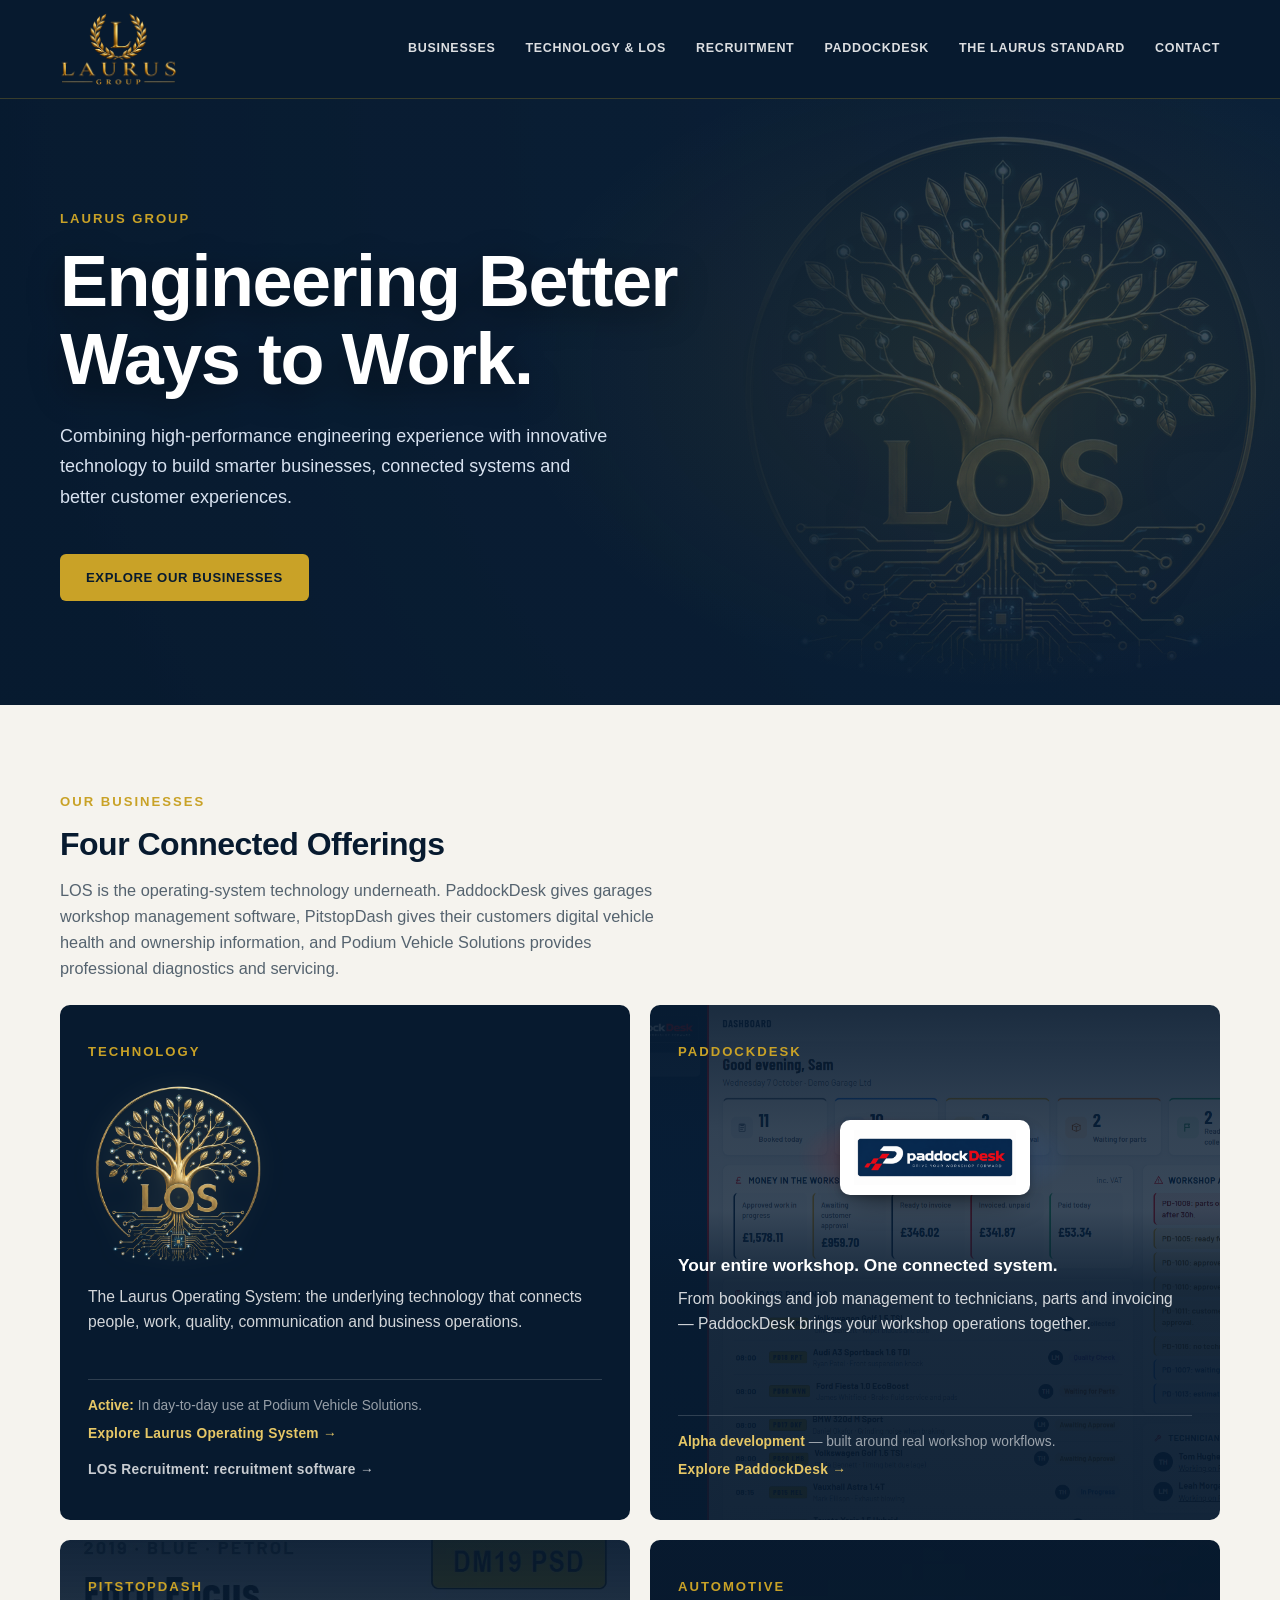
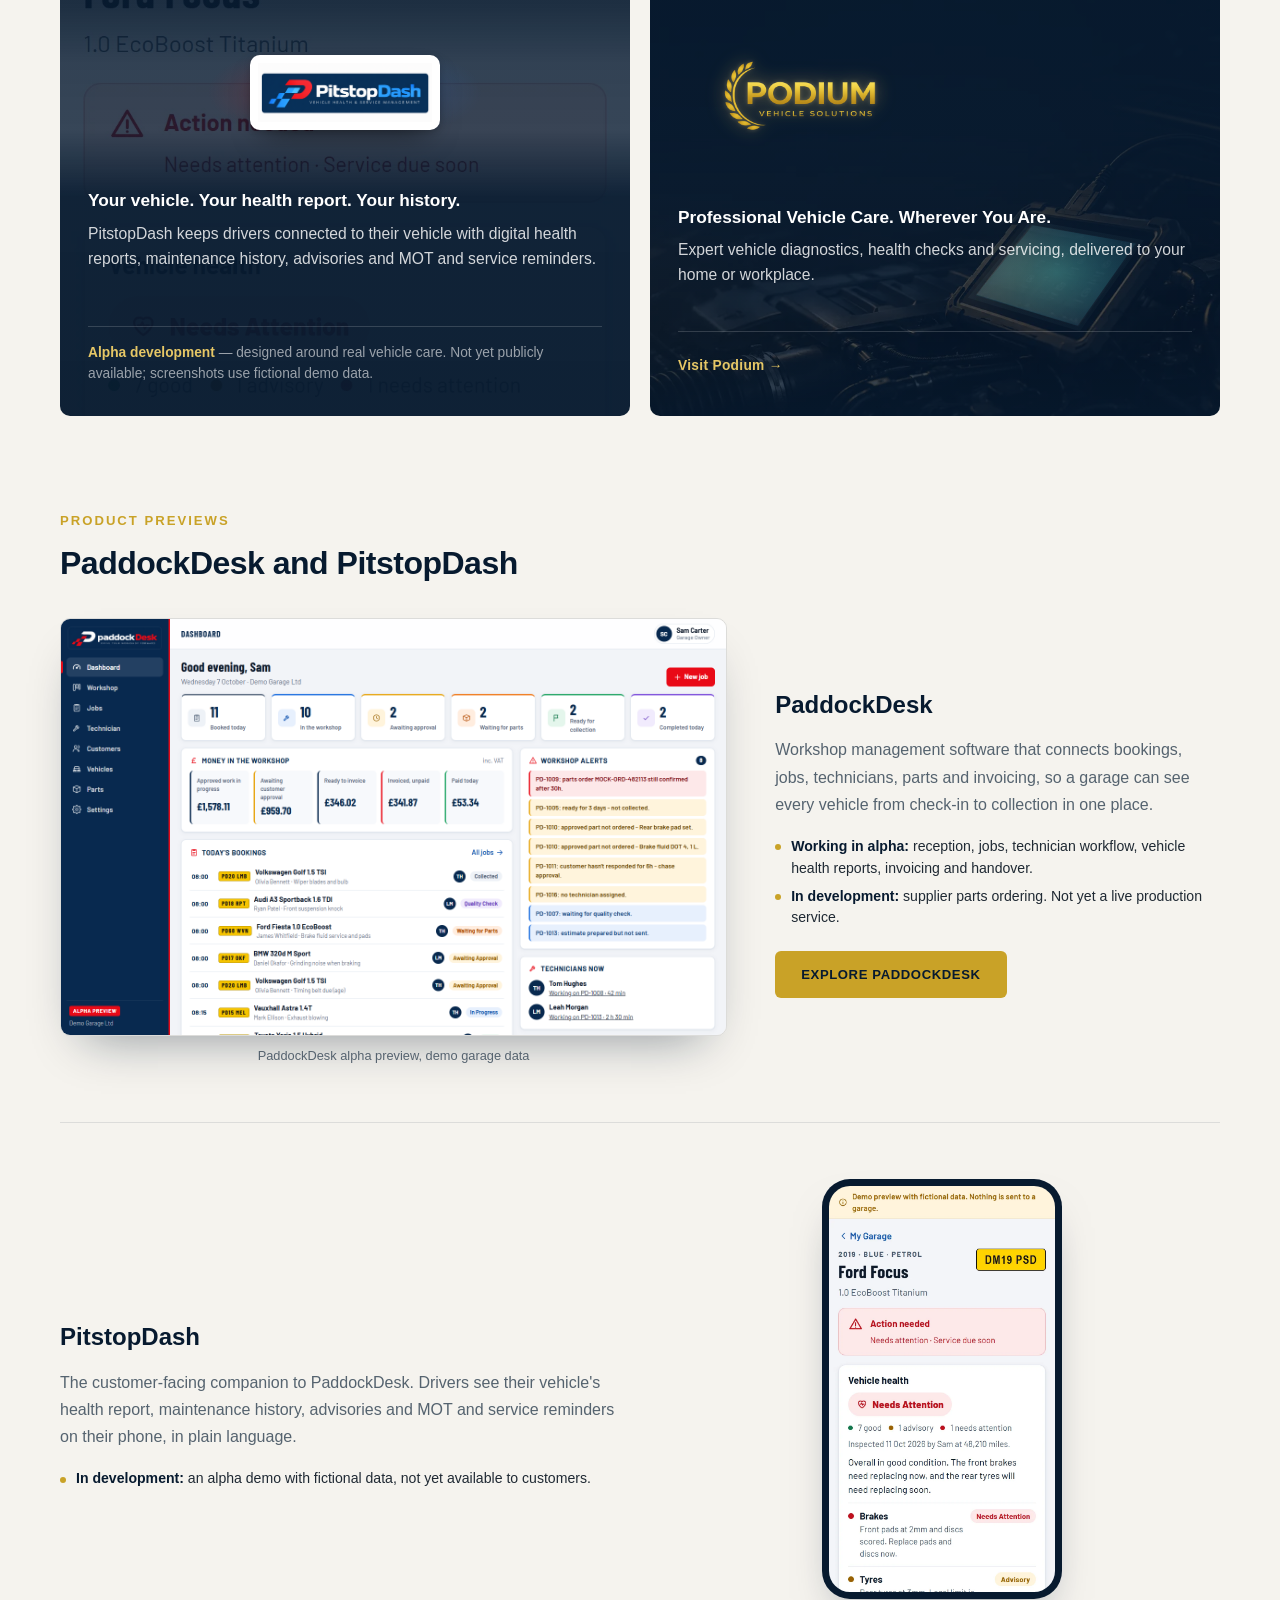
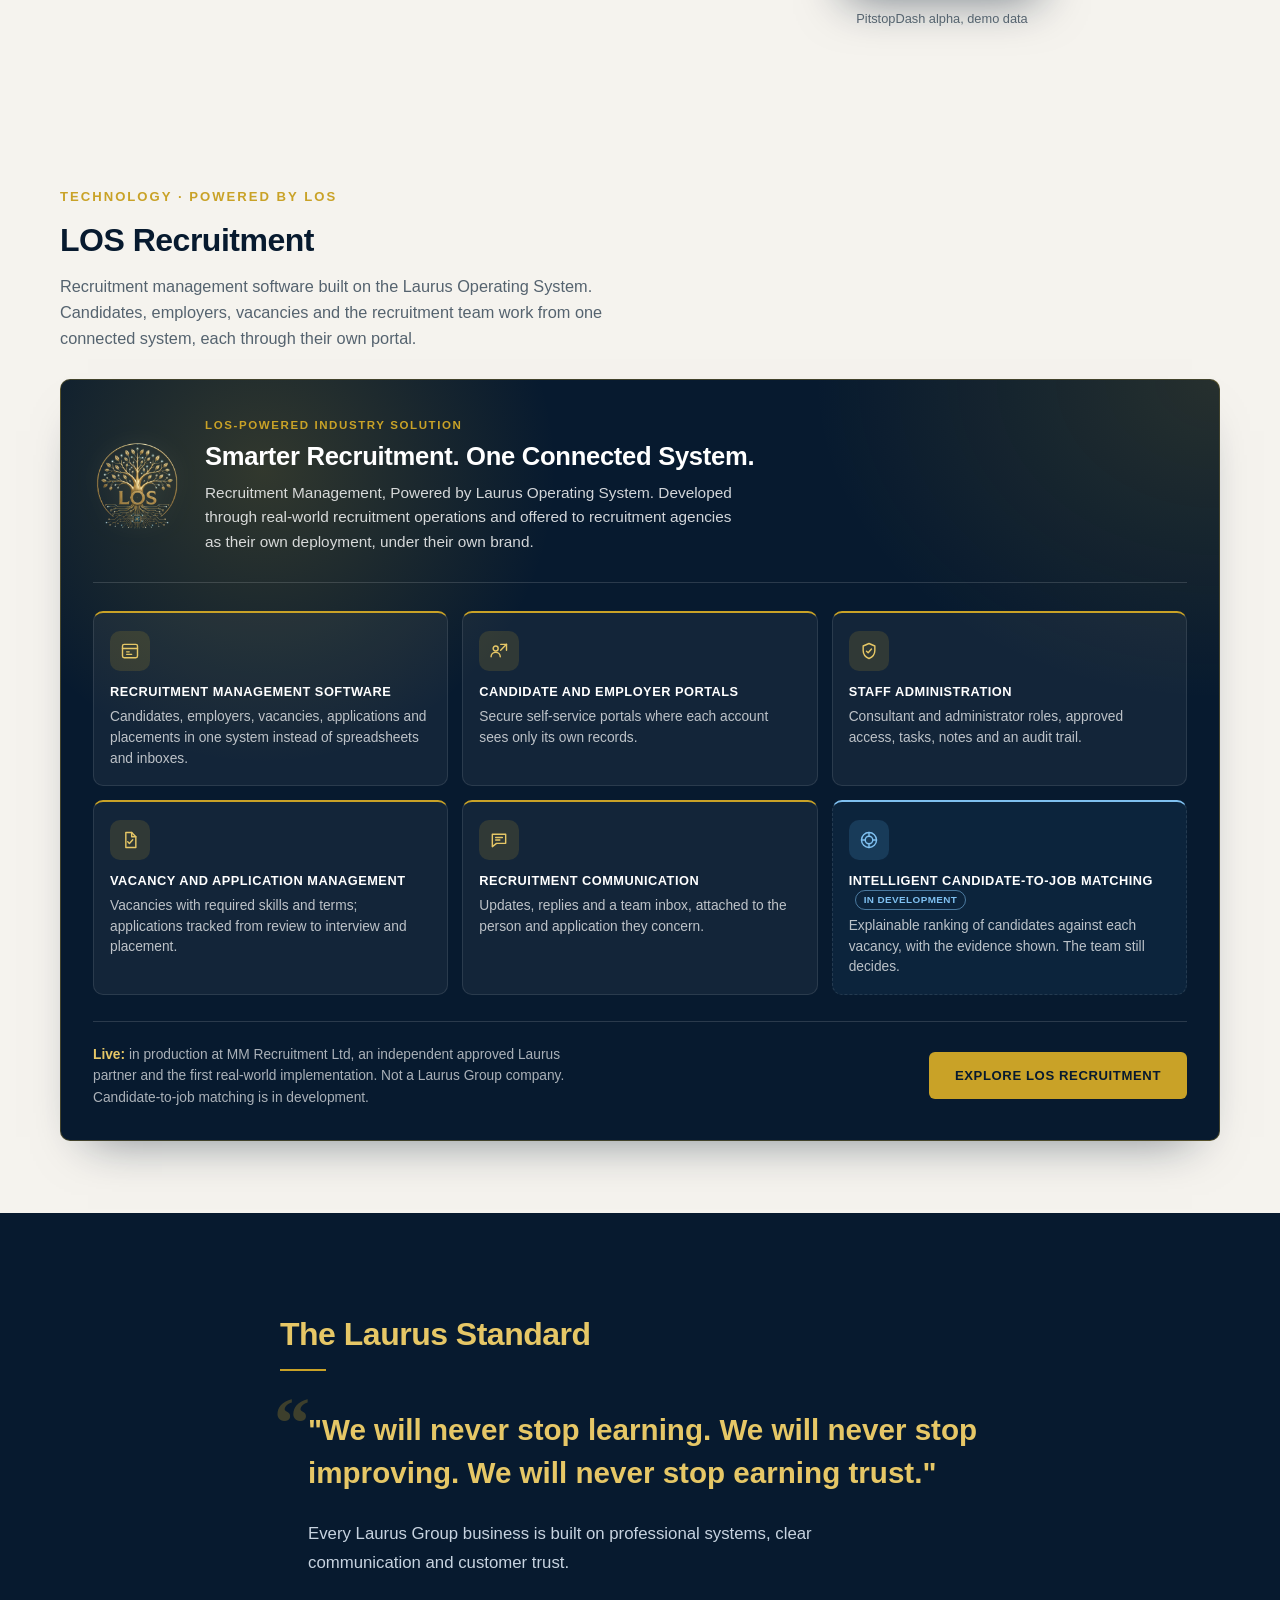
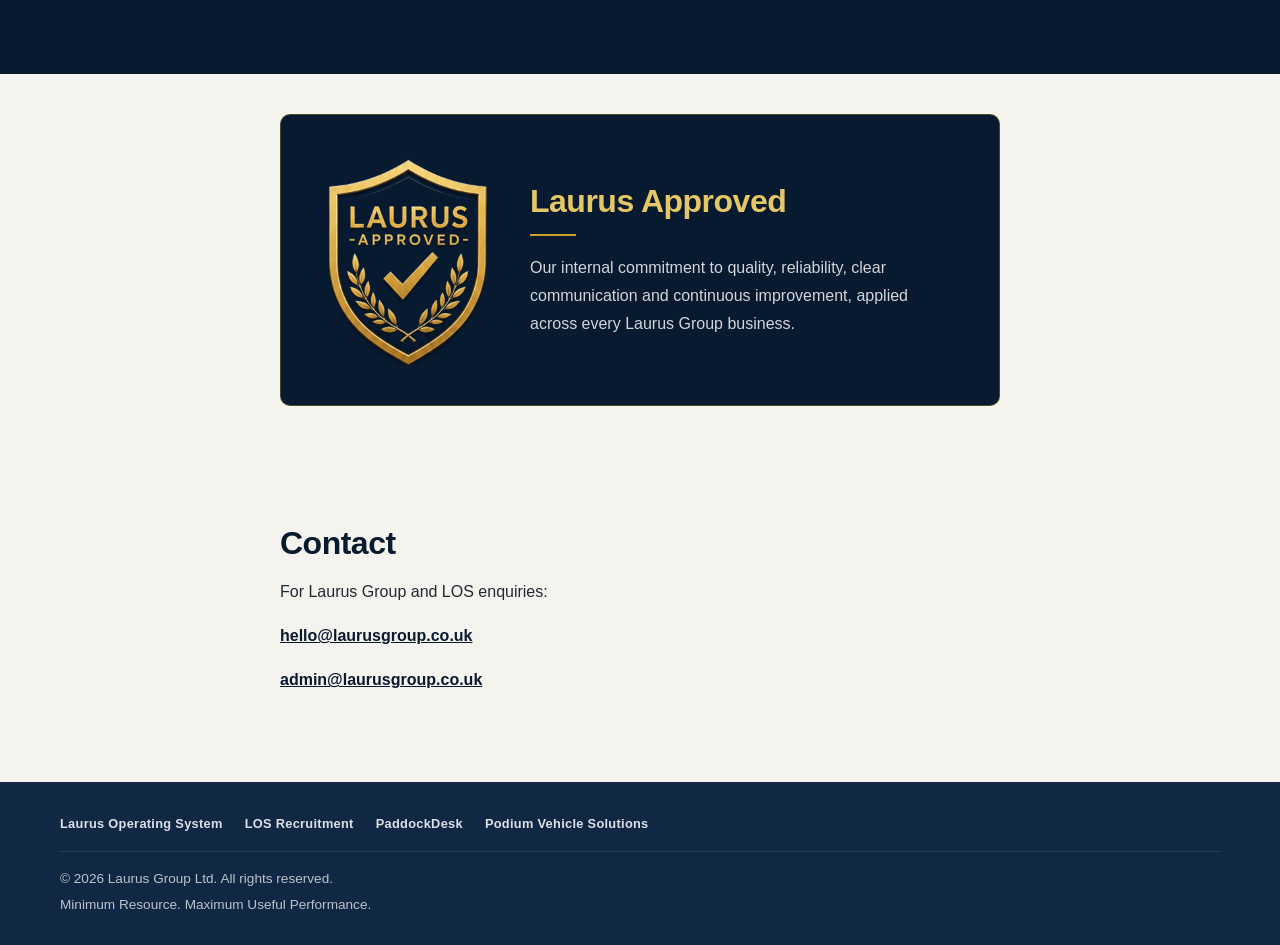
==== commit 784d5724: "Introduce LOS Recruitment within the Technology pillar A new section after the product previews: one" ====
--- a/index.html
+++ b/index.html
@@ -19,14 +19,15 @@
     "@context": "https://schema.org",
     "@type": "Organization",
     "name": "Laurus Group",
-    "legalName": "Laurus Group Limited",
+    "legalName": "Laurus Group Ltd",
     "url": "https://laurusgroup.co.uk/",
     "logo": "https://laurusgroup.co.uk/assets/images/laurus-group-logo-v3.png",
     "email": "hello@laurusgroup.co.uk",
     "slogan": "Engineering Better Ways to Work.",
     "brand": [
       { "@type": "Brand", "name": "PaddockDesk", "url": "https://paddockdesk.com/", "description": "Workshop management software for garages: bookings, jobs, technicians, parts, invoicing and operations. In alpha development." },
-      { "@type": "Brand", "name": "PitstopDash", "description": "Customer-facing digital vehicle health and ownership information: health reports, service history, advisories and MOT and service reminders. In development." }
+      { "@type": "Brand", "name": "PitstopDash", "description": "Customer-facing digital vehicle health and ownership information: health reports, service history, advisories and MOT and service reminders. In development." },
+      { "@type": "Brand", "name": "LOS Recruitment", "url": "https://los.laurusgroup.co.uk/recruitment/", "description": "Recruitment management software powered by the Laurus Operating System: candidate and employer portals, staff administration, vacancies, applications and communication. Live at MM Recruitment, an independent approved Laurus partner." }
     ],
     "description": "Parent company of four connected technology and automotive offerings: the Laurus Operating System (LOS), PaddockDesk, PitstopDash and Podium Vehicle Solutions.",
     "subOrganization": [
@@ -35,7 +36,7 @@
     ]
   }
   </script>
-  <link rel="stylesheet" href="assets/css/style.css?v=38" />
+  <link rel="stylesheet" href="assets/css/style.css?v=37" />
 </head>
 
 <body>
@@ -52,6 +53,7 @@
       <nav id="site-nav" aria-label="Main">
         <a href="#businesses">Businesses</a>
         <a href="https://los.laurusgroup.co.uk/" target="_blank" rel="noopener noreferrer">Technology &amp; LOS</a>
+        <a href="#los-recruitment">Recruitment</a>
         <a href="https://paddockdesk.com/" target="_blank" rel="noopener noreferrer">PaddockDesk</a>
         <a href="#standard">The Laurus Standard</a>
         <a href="#contact">Contact</a>
@@ -118,6 +120,7 @@
             <div class="showcase-footer">
               <p class="showcase-status"><span class="showcase-status-label">Active:</span> In day-to-day use at Podium Vehicle Solutions.</p>
               <a class="showcase-cta" href="https://los.laurusgroup.co.uk/" target="_blank" rel="noopener noreferrer">Explore Laurus Operating System →</a>
+              <a class="showcase-cta showcase-cta-secondary" href="#los-recruitment">LOS Recruitment: recruitment software →</a>
             </div>
           </article>
 
@@ -209,6 +212,66 @@
       </div>
     </section>
 
+    <section id="los-recruitment" class="section los-recruitment">
+      <div class="container">
+        <p class="eyebrow">Technology &middot; Powered by LOS</p>
+        <h2>LOS Recruitment</h2>
+        <p class="section-lead">Recruitment management software built on the Laurus Operating System. Candidates, employers, vacancies and the recruitment team work from one connected system, each through their own portal.</p>
+
+        <article class="recruitment-card">
+          <span class="recruitment-card-light" aria-hidden="true"></span>
+          <div class="recruitment-card-head">
+            <span class="recruitment-mark" aria-hidden="true">
+              <img src="assets/images/los-mark-560.webp" srcset="assets/images/los-mark-560.webp 560w, assets/images/los-mark-840.webp 840w" sizes="88px" alt="" width="560" height="560" loading="lazy" decoding="async" />
+            </span>
+            <div class="recruitment-card-title">
+              <p class="recruitment-card-kicker">LOS-powered industry solution</p>
+              <p class="recruitment-card-tagline">Smarter Recruitment. One Connected System.</p>
+              <p class="recruitment-card-desc">Recruitment Management, Powered by Laurus Operating System. Developed through real-world recruitment operations and offered to recruitment agencies as their own deployment, under their own brand.</p>
+            </div>
+          </div>
+
+          <ul class="recruitment-features" aria-label="What LOS Recruitment covers">
+            <li>
+              <span class="recruitment-feature-icon" aria-hidden="true"><svg viewBox="0 0 24 24"><rect x="3" y="4" width="18" height="16" rx="2"/><path d="M3 9h18"/><path d="M8 13h3M8 16h6"/></svg></span>
+              <p class="recruitment-feature-name">Recruitment management software</p>
+              <p class="recruitment-feature-desc">Candidates, employers, vacancies, applications and placements in one system instead of spreadsheets and inboxes.</p>
+            </li>
+            <li>
+              <span class="recruitment-feature-icon" aria-hidden="true"><svg viewBox="0 0 24 24"><circle cx="8" cy="9" r="3"/><path d="M2.5 19a5.5 5.5 0 0 1 11 0"/><path d="M14 4h7v7"/><path d="M14 11l7-7"/></svg></span>
+              <p class="recruitment-feature-name">Candidate and employer portals</p>
+              <p class="recruitment-feature-desc">Secure self-service portals where each account sees only its own records.</p>
+            </li>
+            <li>
+              <span class="recruitment-feature-icon" aria-hidden="true"><svg viewBox="0 0 24 24"><path d="M12 3l7 3v5.5c0 4.5-3 8-7 9.5-4-1.5-7-5-7-9.5V6l7-3z"/><path d="M9 12.2l2 2 4-4.6"/></svg></span>
+              <p class="recruitment-feature-name">Staff administration</p>
+              <p class="recruitment-feature-desc">Consultant and administrator roles, approved access, tasks, notes and an audit trail.</p>
+            </li>
+            <li>
+              <span class="recruitment-feature-icon" aria-hidden="true"><svg viewBox="0 0 24 24"><path d="M7 3h7l5 5v13H7V3z"/><path d="M14 3v5h5"/><path d="M9.3 14.2l2 2 4-4.6"/></svg></span>
+              <p class="recruitment-feature-name">Vacancy and application management</p>
+              <p class="recruitment-feature-desc">Vacancies with required skills and terms; applications tracked from review to interview and placement.</p>
+            </li>
+            <li>
+              <span class="recruitment-feature-icon" aria-hidden="true"><svg viewBox="0 0 24 24"><path d="M4 5h16v11H9l-5 4V5z"/><path d="M8 9h8M8 12h5"/></svg></span>
+              <p class="recruitment-feature-name">Recruitment communication</p>
+              <p class="recruitment-feature-desc">Updates, replies and a team inbox, attached to the person and application they concern.</p>
+            </li>
+            <li class="is-developing">
+              <span class="recruitment-feature-icon" aria-hidden="true"><svg viewBox="0 0 24 24"><circle cx="12" cy="12" r="9"/><circle cx="12" cy="12" r="4.5"/><path d="M12 3v4M12 17v4M3 12h4M17 12h4"/></svg></span>
+              <p class="recruitment-feature-name">Intelligent candidate-to-job matching <span class="recruitment-feature-tag">In development</span></p>
+              <p class="recruitment-feature-desc">Explainable ranking of candidates against each vacancy, with the evidence shown. The team still decides.</p>
+            </li>
+          </ul>
+
+          <div class="recruitment-card-footer">
+            <p class="recruitment-status"><span class="recruitment-status-label">Live:</span> in production at MM Recruitment Ltd, an independent approved Laurus partner and the first real-world implementation. Not a Laurus Group company. Candidate-to-job matching is in development.</p>
+            <a class="button" href="https://los.laurusgroup.co.uk/recruitment/" target="_blank" rel="noopener noreferrer">Explore LOS Recruitment<span class="visually-hidden"> (opens the Laurus Operating System website in a new tab)</span></a>
+          </div>
+        </article>
+      </div>
+    </section>
+
     <section id="standard" class="section dark">
       <div class="container narrow">
         <h2>The Laurus Standard</h2>
@@ -250,12 +313,11 @@
     <div class="container">
       <nav class="footer-links" aria-label="Laurus Group businesses">
         <a href="https://los.laurusgroup.co.uk/" target="_blank" rel="noopener noreferrer">Laurus Operating System</a>
+        <a href="https://los.laurusgroup.co.uk/recruitment/" target="_blank" rel="noopener noreferrer">LOS Recruitment</a>
         <a href="https://paddockdesk.com/" target="_blank" rel="noopener noreferrer">PaddockDesk</a>
         <a href="https://podiumvehiclesolutions.co.uk" target="_blank" rel="noopener noreferrer">Podium Vehicle Solutions</a>
-        <a href="/privacy">Privacy notice</a>
       </nav>
-      <p>© 2026 Laurus Group Limited. All rights reserved.</p>
-      <p class="footer-legal">Registered in England and Wales, company number 17295288. Registered office: 316 Warwick Road, Banbury, OX16 1AZ. ICO registration number: ZC246352.</p>
+      <p>© 2026 Laurus Group Ltd. All rights reserved.</p>
       <p class="small">Minimum Resource. Maximum Useful Performance.</p>
     </div>
   </footer>
--- a/assets/css/style.css
+++ b/assets/css/style.css
@@ -1210,7 +1210,6 @@
   font-size: 0.85rem;
   color: rgba(255, 255, 255, 0.72);
 }
-.footer .footer-legal { font-size: 0.78rem; color: rgba(255, 255, 255, 0.6); }
 .small { color: var(--gold); font-size: 0.78rem; }
 .footer-links {
   display: flex;
@@ -1396,39 +1395,202 @@
 .visually-hidden { position: absolute !important; width: 1px; height: 1px; padding: 0; margin: -1px; overflow: hidden; clip: rect(0 0 0 0); clip-path: inset(50%); white-space: nowrap; border: 0; }
 
 /* ==================================================
-   LEGAL PAGES (privacy notice)
+   LOS RECRUITMENT - the LOS-powered recruitment solution, shown within
+   the Technology pillar's story: a cream section (like #businesses and
+   #previews) holding one premium navy card, so it reads as part of the
+   LOS family without adding a second full-bleed dark section before
+   #standard. Six feature tiles; matching is marked "In development".
 ================================================== */
-.legal-page h1 {
-  color: var(--navy);
-  font-size: clamp(1.8rem, 4.5vw, 2.6rem);
-  letter-spacing: -0.8px;
-  text-shadow: none;
-  margin: 8px 0 20px;
-}
-.legal-page h2 { font-size: 1.3rem; margin: 34px 0 10px; }
-.legal-page p, .legal-page li { line-height: 1.75; color: var(--text); }
-.legal-page ul { padding-left: 1.2rem; margin: 0 0 14px; }
-.legal-page li { margin-bottom: 6px; }
-.legal-page a { color: var(--navy); font-weight: 700; overflow-wrap: anywhere; }
-.legal-draft {
-  border: 1px solid var(--gold);
-  border-left-width: 4px;
-  background: rgba(201, 162, 39, 0.08);
-  padding: 12px 16px;
-  border-radius: 6px;
-  margin: 0 0 22px;
-}
-.legal-todo {
-  background: rgba(201, 162, 39, 0.18);
-  border-radius: 3px;
-  padding: 0 4px;
+.recruitment-card {
+  position: relative;
+  isolation: isolate;
+  overflow: hidden;
+  margin-top: 28px;
+  padding: 36px 32px 32px;
+  background:
+    radial-gradient(ellipse 50% 60% at 100% 0%, rgba(201, 162, 39, 0.16), transparent 70%),
+    var(--navy);
+  border: 1px solid rgba(201, 162, 39, 0.3);
+  border-radius: var(--radius);
+  color: var(--white);
+  box-shadow: 0 24px 48px -28px rgba(7, 26, 47, 0.55);
+}
+/* Soft light that drifts behind the header, like the LOS card's glow. */
+.recruitment-card-light {
+  position: absolute;
+  z-index: -1;
+  top: -30%;
+  left: -10%;
+  width: 55%;
+  aspect-ratio: 1;
+  border-radius: 50%;
+  background: radial-gradient(circle, rgba(201, 162, 39, 0.22), transparent 65%);
+  animation: recruitment-light 9s ease-in-out infinite alternate;
+  pointer-events: none;
+}
+@keyframes recruitment-light {
+  from { transform: translate(0, 0); opacity: 0.7; }
+  to   { transform: translate(18%, 12%); opacity: 1; }
+}
+.recruitment-card-head {
+  display: grid;
+  grid-template-columns: 88px minmax(0, 1fr);
+  gap: 24px;
+  align-items: center;
+}
+.recruitment-mark {
+  display: block;
+  width: 88px;
+  height: 88px;
+}
+.recruitment-mark img {
+  display: block;
+  width: 100%;
+  height: 100%;
+  filter: drop-shadow(0 0 12px rgba(243, 220, 149, 0.3));
+  animation: los-card-glow 5.5s ease-in-out infinite;
+}
+.recruitment-card-kicker {
+  margin: 0 0 6px;
+  color: var(--gold);
+  text-transform: uppercase;
+  letter-spacing: 1.6px;
+  font-size: 0.72rem;
+  font-weight: 700;
+}
+.recruitment-card-tagline {
+  margin: 0 0 8px;
+  color: var(--white);
+  font-weight: 800;
+  font-size: clamp(1.25rem, 2.4vw, 1.6rem);
+  line-height: 1.25;
+  letter-spacing: -0.3px;
+}
+.recruitment-card-desc {
+  margin: 0;
+  color: rgba(255, 255, 255, 0.82);
+  font-size: 0.96rem;
+  line-height: 1.6;
+  max-width: 62ch;
+}
+
+.recruitment-features {
+  list-style: none;
+  margin: 28px 0 0;
+  padding: 28px 0 0;
+  border-top: 1px solid rgba(255, 255, 255, 0.14);
+  display: grid;
+  grid-template-columns: repeat(3, minmax(0, 1fr));
+  gap: 14px;
+}
+.recruitment-features li {
+  min-width: 0;
+  padding: 18px 16px 16px;
+  border-radius: var(--radius);
+  background: rgba(255, 255, 255, 0.05);
+  border: 1px solid rgba(255, 255, 255, 0.1);
+  border-top: 2px solid var(--gold);
+  transition: background 0.2s ease, transform 0.2s ease;
+}
+.recruitment-features li:hover { background: rgba(255, 255, 255, 0.08); transform: translateY(-2px); }
+.recruitment-features li.is-developing {
+  border-top-color: #7fc0f0;
+  border-style: dashed;
+  border-top-style: solid;
+  background: rgba(79, 159, 219, 0.08);
+}
+.recruitment-feature-icon {
+  display: flex;
+  align-items: center;
+  justify-content: center;
+  width: 40px;
+  height: 40px;
+  margin-bottom: 12px;
+  border-radius: 10px;
+  background: rgba(201, 162, 39, 0.16);
+}
+.recruitment-features li.is-developing .recruitment-feature-icon { background: rgba(79, 159, 219, 0.18); }
+.recruitment-feature-icon svg {
+  width: 20px;
+  height: 20px;
+  fill: none;
+  stroke: var(--gold-soft);
+  stroke-width: 1.7;
+  stroke-linecap: round;
+  stroke-linejoin: round;
+}
+.recruitment-features li.is-developing .recruitment-feature-icon svg { stroke: #7fc0f0; }
+.recruitment-feature-name {
+  margin: 0 0 6px;
+  color: var(--white);
+  font-weight: 800;
+  text-transform: uppercase;
+  letter-spacing: 0.5px;
+  font-size: 0.8rem;
+  line-height: 1.4;
+}
+.recruitment-feature-tag {
+  display: inline-block;
+  vertical-align: middle;
+  margin-left: 6px;
+  padding: 2px 8px;
+  border-radius: 20px;
+  border: 1px solid rgba(127, 192, 240, 0.55);
+  color: #7fc0f0;
+  font-size: 0.62rem;
+  letter-spacing: 0.4px;
+}
+.recruitment-feature-desc {
+  margin: 0;
+  color: rgba(255, 255, 255, 0.72);
+  font-size: 0.86rem;
+  line-height: 1.5;
+}
+
+.recruitment-card-footer {
+  margin-top: 26px;
+  padding-top: 22px;
+  border-top: 1px solid rgba(255, 255, 255, 0.14);
+  display: flex;
+  align-items: center;
+  justify-content: space-between;
+  gap: 18px 28px;
+  flex-wrap: wrap;
+}
+.recruitment-status {
+  margin: 0;
+  max-width: 62ch;
+  color: rgba(255, 255, 255, 0.66);
+  font-size: 0.86rem;
+  line-height: 1.55;
+}
+.recruitment-status-label { color: var(--gold-soft); font-weight: 700; }
+.recruitment-card-footer .button { margin: 0; flex-shrink: 0; }
+
+/* Technology card: a second, quieter route under the main LOS CTA. */
+.showcase-cta-secondary {
+  color: rgba(255, 255, 255, 0.78);
   font-weight: 600;
 }
-.legal-proposed {
-  border: 1px solid var(--navy);
-  color: var(--navy);
-  border-radius: 3px;
-  padding: 0 4px;
-  font-weight: 700;
-  white-space: nowrap;
-}
+.showcase-cta-secondary:hover { color: var(--gold-soft); }
+
+@media (max-width: 900px) {
+  .recruitment-features { grid-template-columns: repeat(2, minmax(0, 1fr)); }
+}
+@media (max-width: 800px) {
+  .recruitment-card { padding: 26px 20px 22px; }
+  .recruitment-card-head { grid-template-columns: 64px minmax(0, 1fr); gap: 16px; }
+  .recruitment-mark { width: 64px; height: 64px; }
+  .recruitment-features { margin-top: 22px; padding-top: 22px; gap: 10px; }
+  .recruitment-card-footer { flex-direction: column; align-items: flex-start; }
+}
+@media (max-width: 600px) {
+  .recruitment-features { grid-template-columns: 1fr; }
+  .recruitment-card-head { grid-template-columns: 1fr; }
+  .recruitment-mark { margin-bottom: 4px; }
+}
+@media (prefers-reduced-motion: reduce) {
+  .recruitment-card-light { animation: none; opacity: 0.8; }
+  .recruitment-mark img { animation: none; filter: drop-shadow(0 0 16px rgba(243, 220, 149, 0.38)); }
+  .recruitment-features li, .recruitment-features li:hover { transition: none; transform: none; }
+}
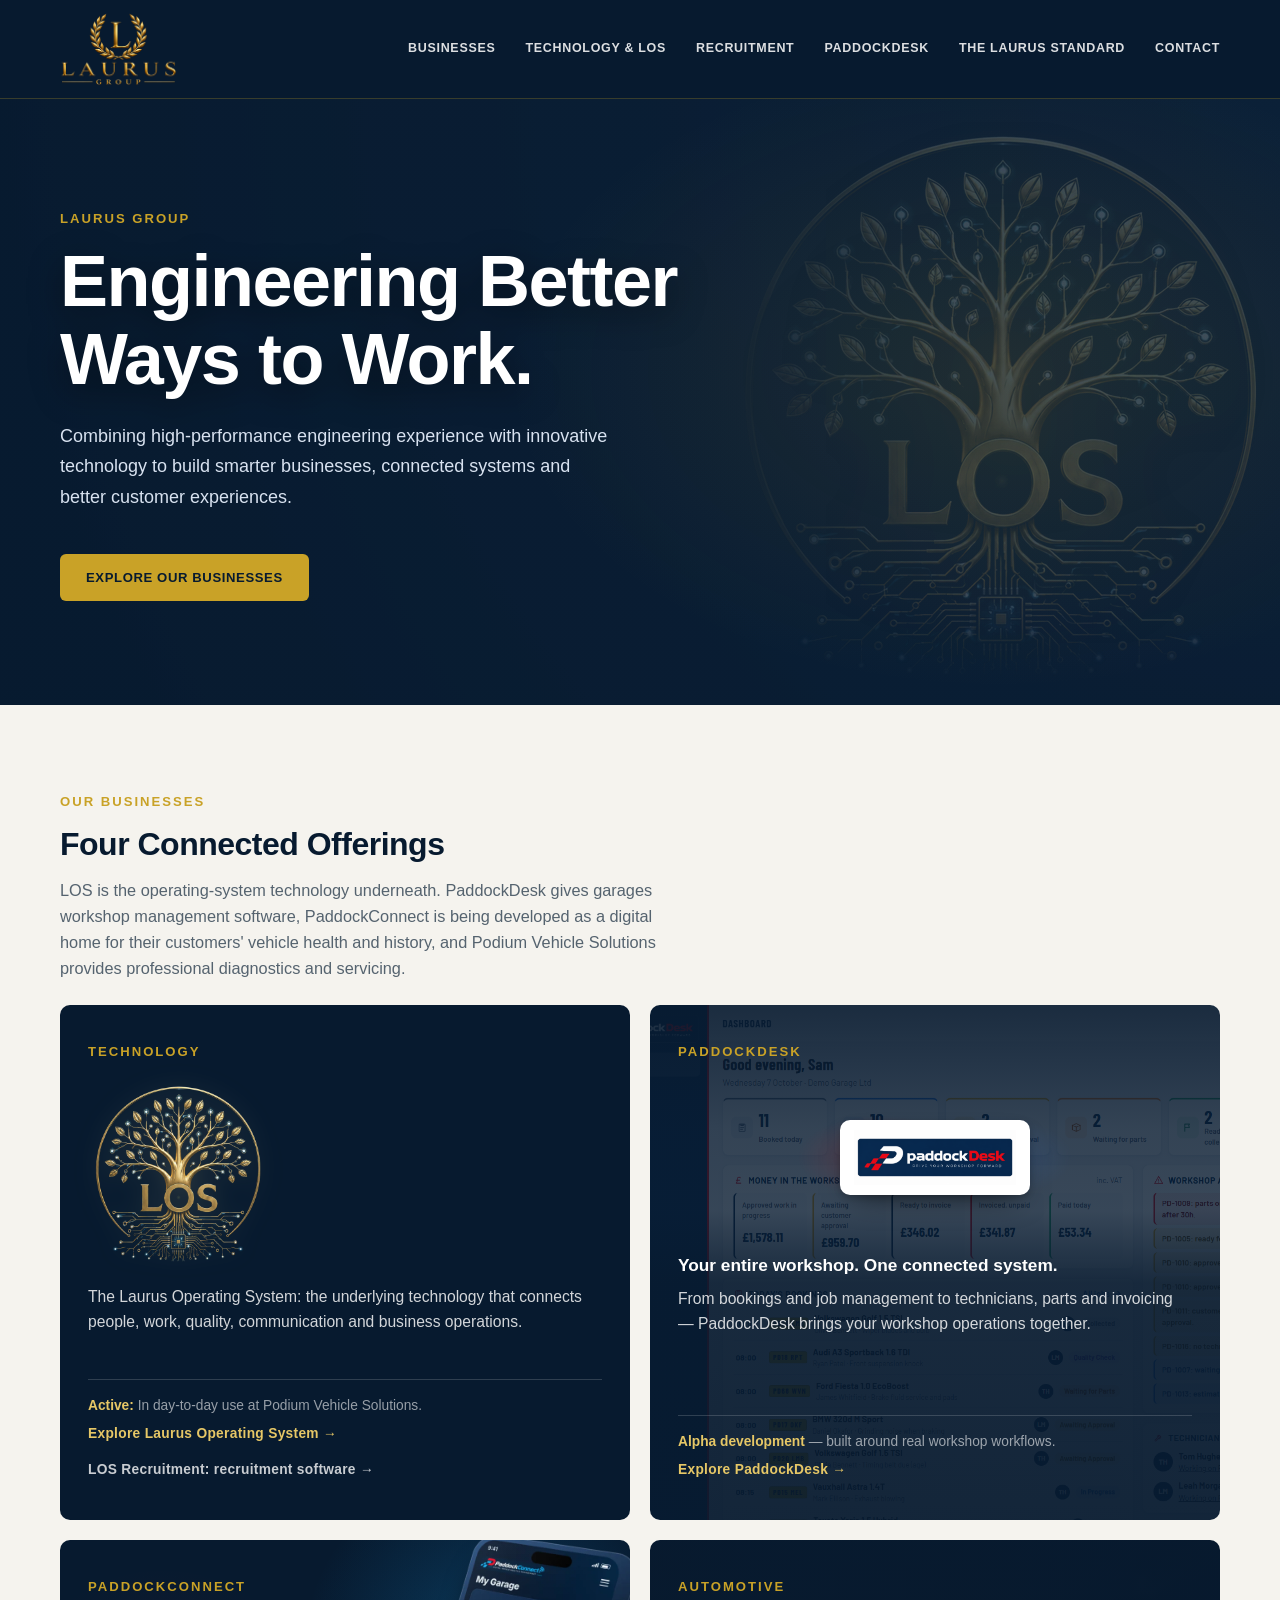
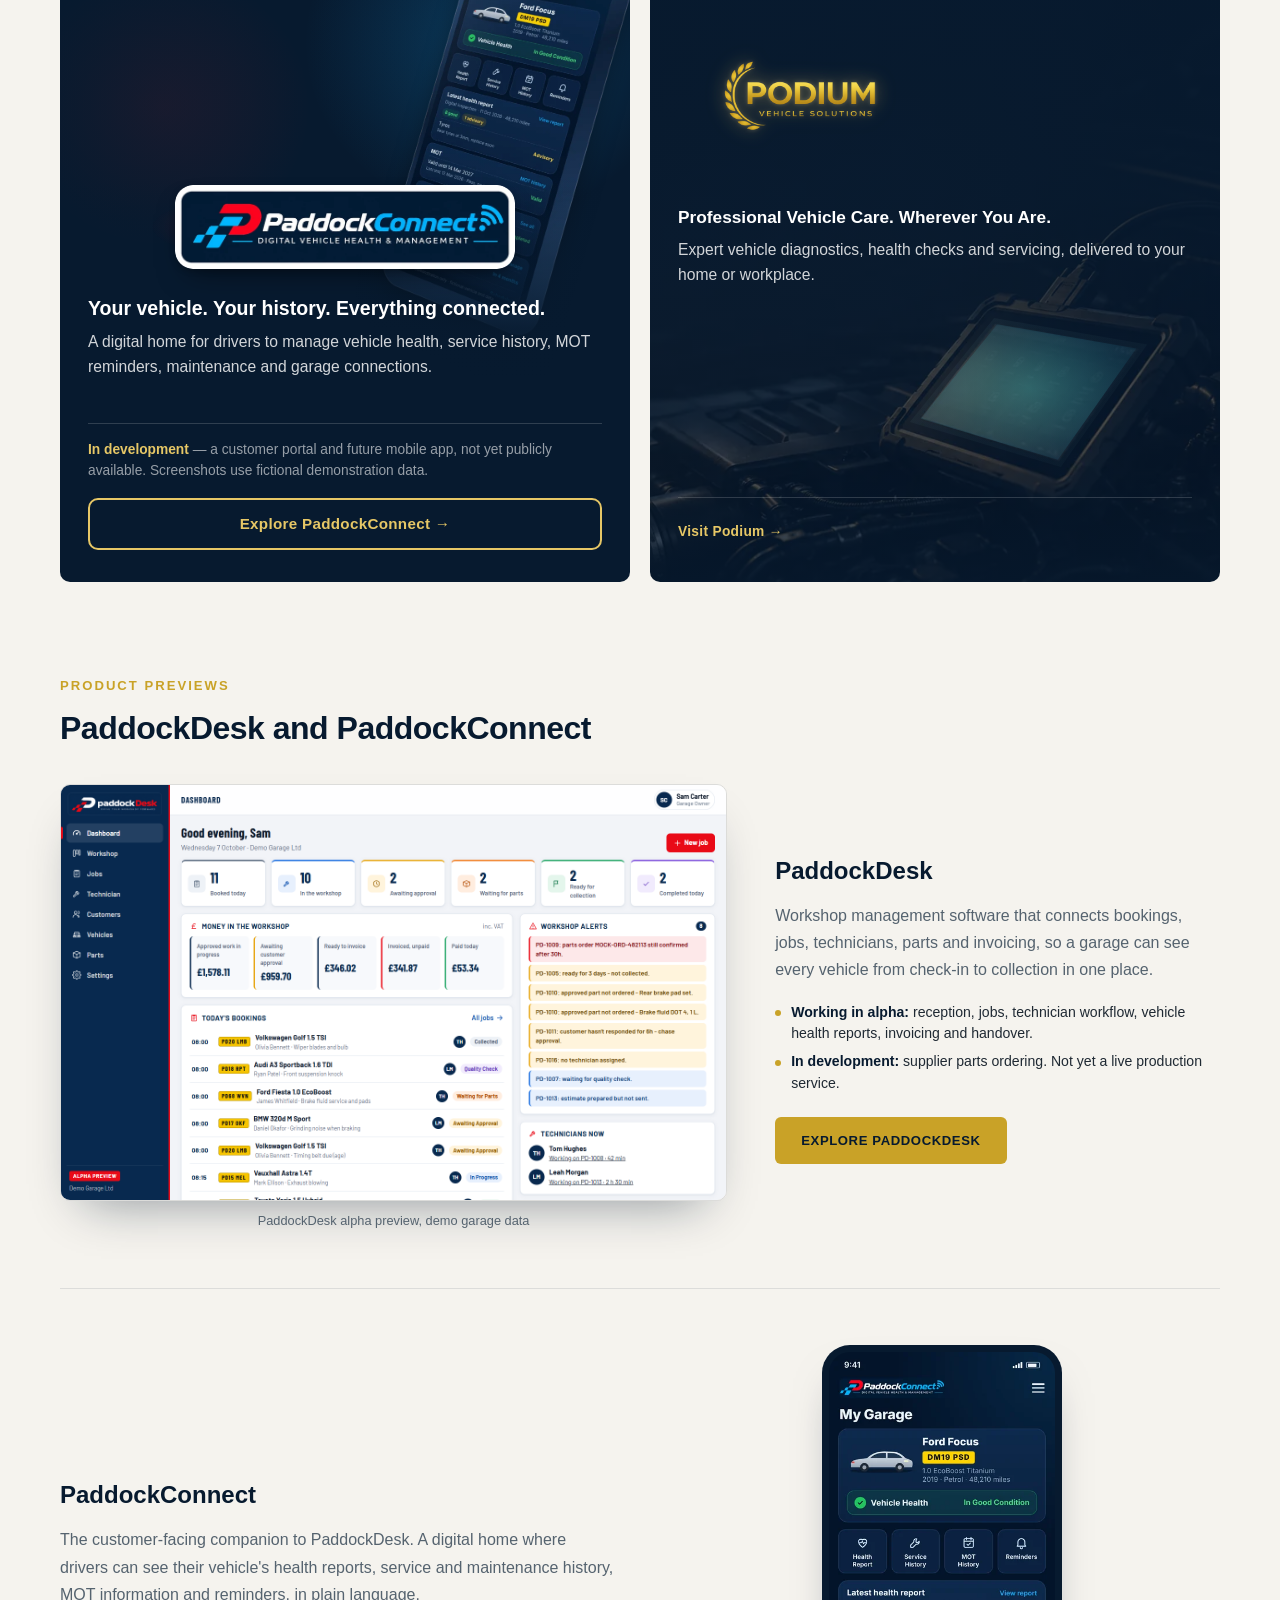
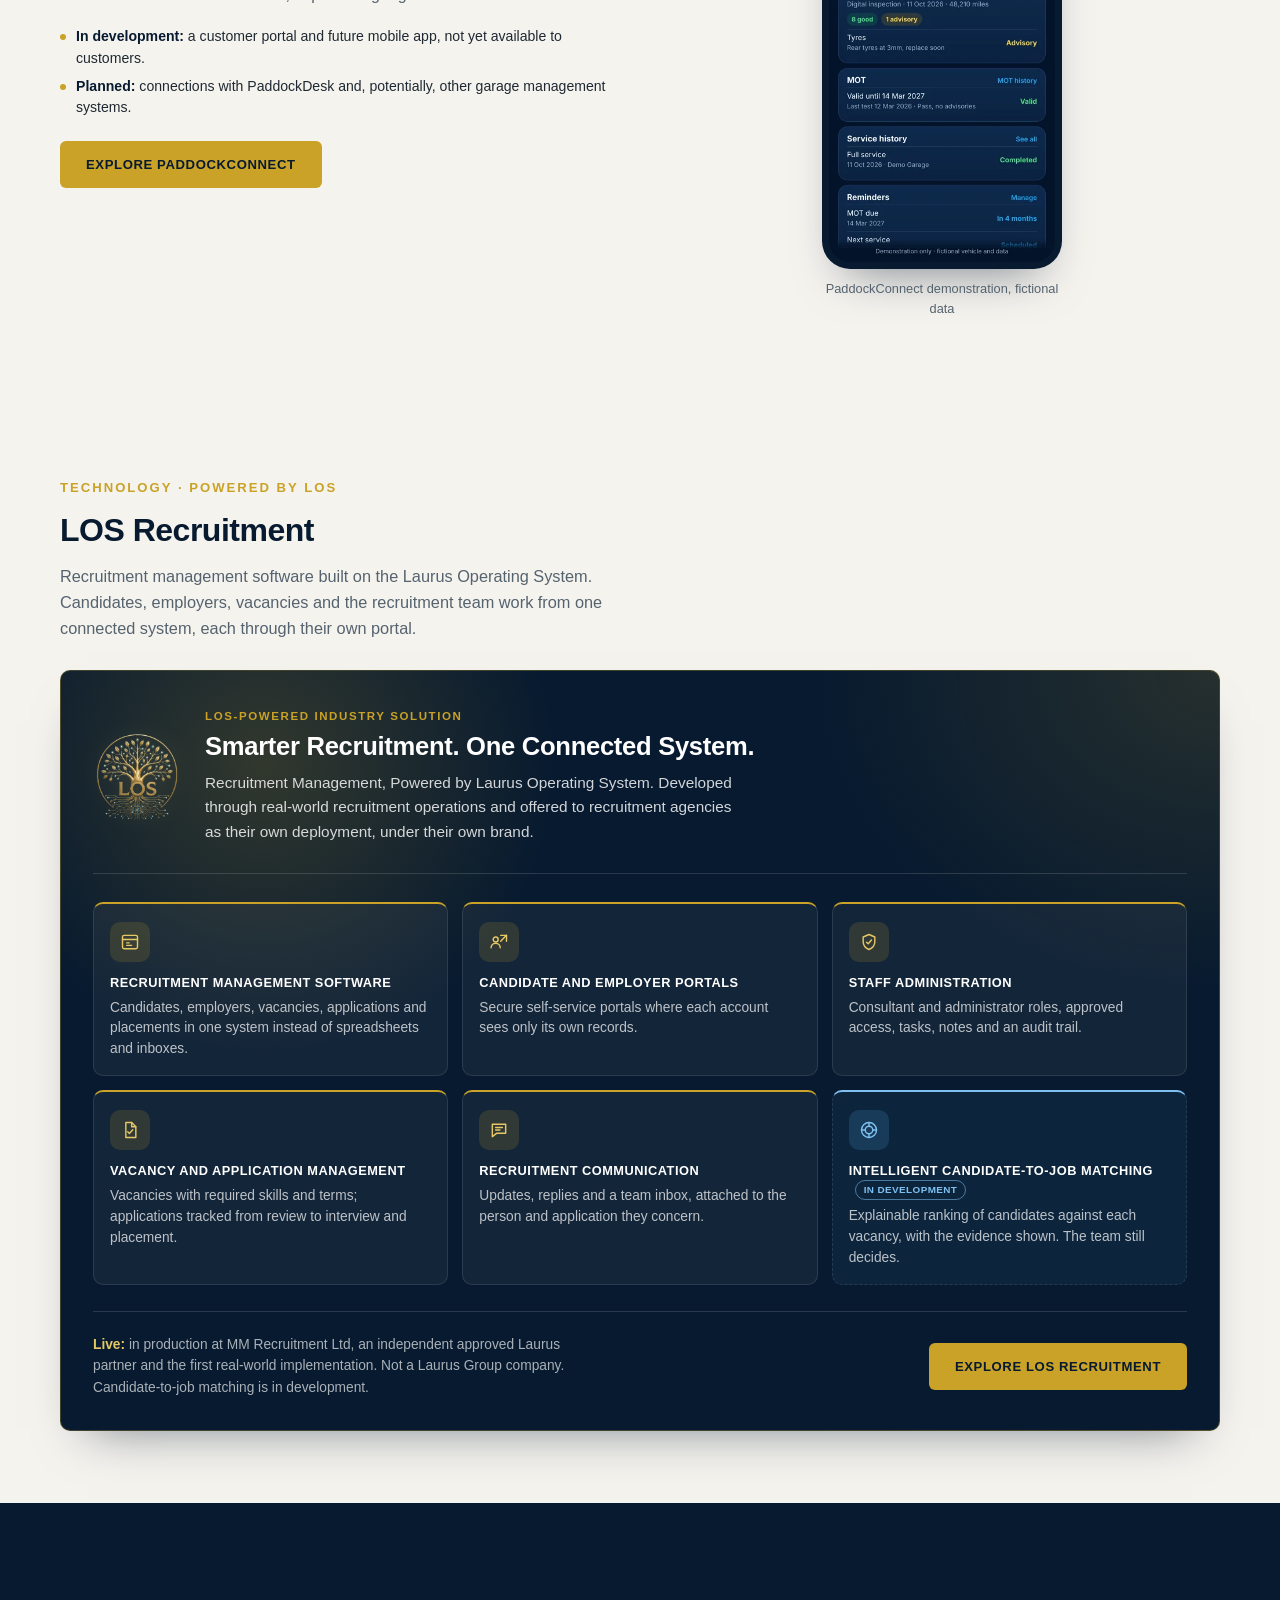
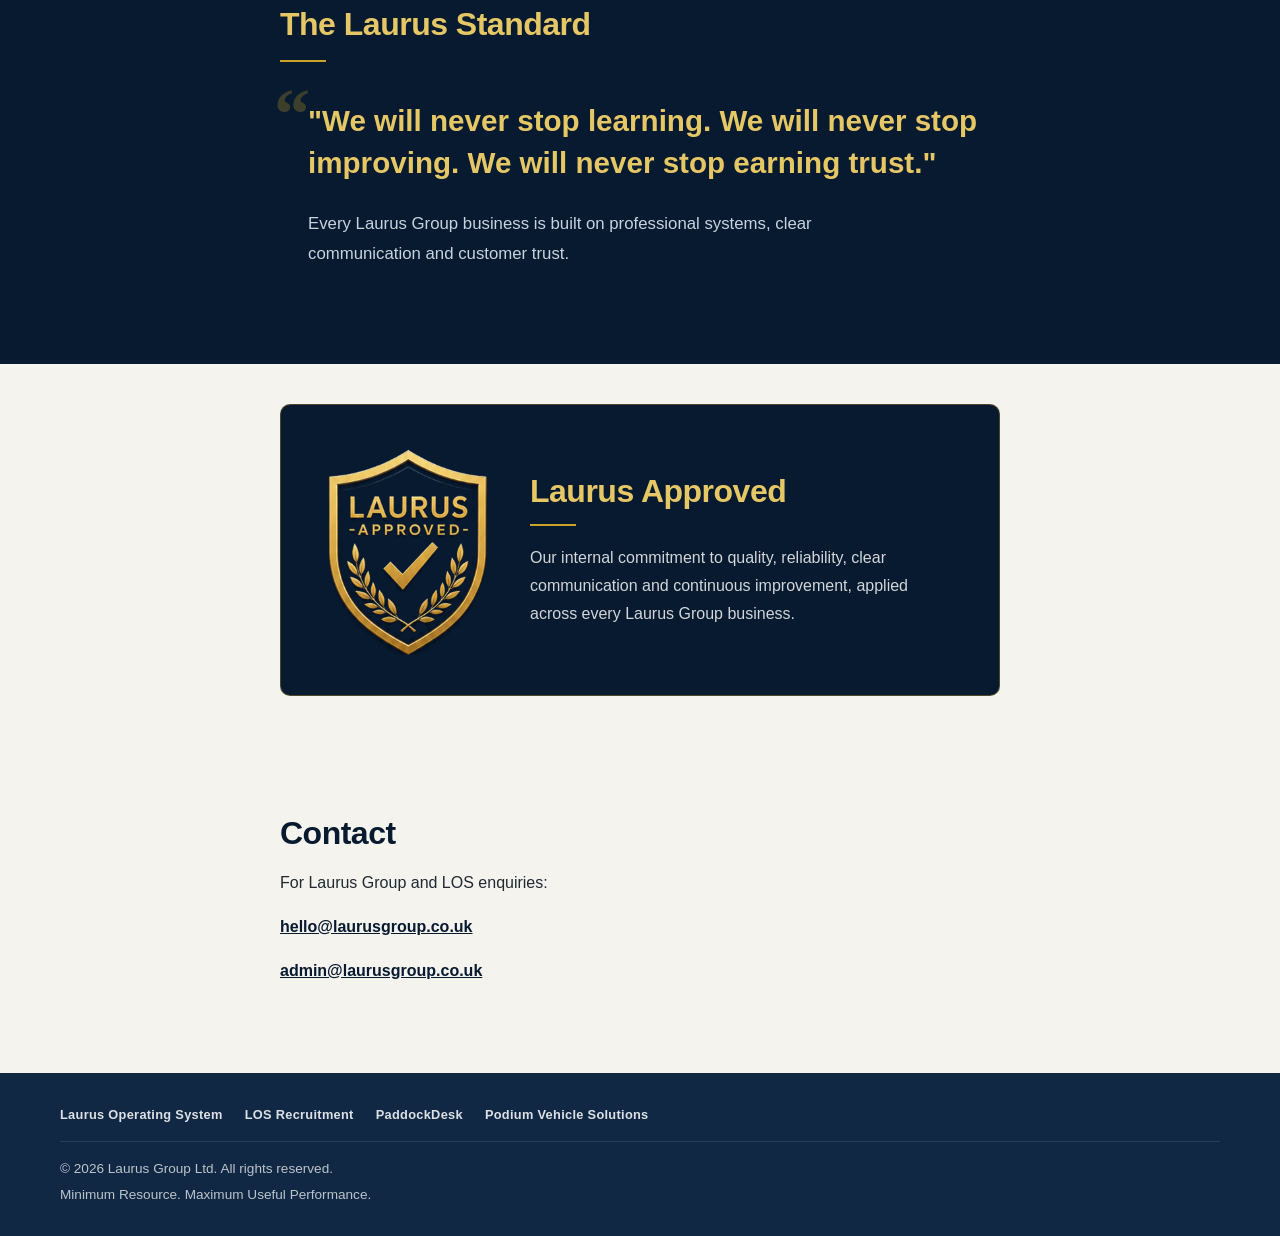
==== commit bbd282f7: "Rebrand PitstopDash to PaddockConnect - Business card: approved PaddockConnect logo badge, new headl" ====
--- a/index.html
+++ b/index.html
@@ -4,13 +4,13 @@
   <meta charset="UTF-8" />
   <meta name="viewport" content="width=device-width, initial-scale=1.0" />
   <title>Laurus Group | Engineering Better Ways to Work.</title>
-  <meta name="description" content="Laurus Group is the parent company behind four connected technology and automotive offerings: the Laurus Operating System (LOS), PaddockDesk, PitstopDash and Podium Vehicle Solutions." />
+  <meta name="description" content="Laurus Group is the parent company behind four connected technology and automotive offerings: the Laurus Operating System (LOS), PaddockDesk, PaddockConnect and Podium Vehicle Solutions." />
   <link rel="canonical" href="https://laurusgroup.co.uk/" />
   <meta name="theme-color" content="#071a2f" />
   <meta property="og:type" content="website" />
   <meta property="og:site_name" content="Laurus Group" />
   <meta property="og:title" content="Laurus Group | Engineering Better Ways to Work." />
-  <meta property="og:description" content="The parent company behind four connected technology and automotive offerings: LOS, PaddockDesk, PitstopDash and Podium Vehicle Solutions." />
+  <meta property="og:description" content="The parent company behind four connected technology and automotive offerings: LOS, PaddockDesk, PaddockConnect and Podium Vehicle Solutions." />
   <meta property="og:url" content="https://laurusgroup.co.uk/" />
   <meta property="og:image" content="https://laurusgroup.co.uk/assets/images/laurus-group-logo-v3.png" />
   <meta name="twitter:card" content="summary" />
@@ -26,17 +26,17 @@
     "slogan": "Engineering Better Ways to Work.",
     "brand": [
       { "@type": "Brand", "name": "PaddockDesk", "url": "https://paddockdesk.com/", "description": "Workshop management software for garages: bookings, jobs, technicians, parts, invoicing and operations. In alpha development." },
-      { "@type": "Brand", "name": "PitstopDash", "description": "Customer-facing digital vehicle health and ownership information: health reports, service history, advisories and MOT and service reminders. In development." },
+      { "@type": "Brand", "name": "PaddockConnect", "url": "https://laurusgroup.co.uk/paddockconnect/", "slogan": "Digital Vehicle Health & Management", "description": "A customer portal and future mobile app for drivers to manage vehicle health, service history, MOT reminders, maintenance and garage connections. In development; not yet publicly available." },
       { "@type": "Brand", "name": "LOS Recruitment", "url": "https://los.laurusgroup.co.uk/recruitment/", "description": "Recruitment management software powered by the Laurus Operating System: candidate and employer portals, staff administration, vacancies, applications and communication. Live at MM Recruitment, an independent approved Laurus partner." }
     ],
-    "description": "Parent company of four connected technology and automotive offerings: the Laurus Operating System (LOS), PaddockDesk, PitstopDash and Podium Vehicle Solutions.",
+    "description": "Parent company of four connected technology and automotive offerings: the Laurus Operating System (LOS), PaddockDesk, PaddockConnect and Podium Vehicle Solutions.",
     "subOrganization": [
       { "@type": "Organization", "name": "Podium Vehicle Solutions", "url": "https://podiumvehiclesolutions.co.uk", "description": "Professional automotive diagnostics and servicing." },
       { "@type": "Organization", "name": "Laurus Operating System", "alternateName": "LOS", "url": "https://los.laurusgroup.co.uk/", "description": "The operating-system technology behind Laurus Group's offerings." }
     ]
   }
   </script>
-  <link rel="stylesheet" href="assets/css/style.css?v=37" />
+  <link rel="stylesheet" href="assets/css/style.css?v=38" />
 </head>
 
 <body>
@@ -94,7 +94,7 @@
       <div class="container">
         <p class="eyebrow">Our Businesses</p>
         <h2>Four Connected Offerings</h2>
-        <p class="section-lead">LOS is the operating-system technology underneath. PaddockDesk gives garages workshop management software, PitstopDash gives their customers digital vehicle health and ownership information, and Podium Vehicle Solutions provides professional diagnostics and servicing.</p>
+        <p class="section-lead">LOS is the operating-system technology underneath. PaddockDesk gives garages workshop management software, PaddockConnect is being developed as a digital home for their customers' vehicle health and history, and Podium Vehicle Solutions provides professional diagnostics and servicing.</p>
 
         <div class="pillars">
           <article class="pillar-showcase pillar-showcase-los">
@@ -139,17 +139,18 @@
             </div>
           </article>
 
-          <article class="pillar-showcase pillar-showcase-pitstopdash">
-            <p class="eyebrow">PitstopDash</p>
+          <article class="pillar-showcase pillar-showcase-paddockconnect">
+            <p class="eyebrow">PaddockConnect</p>
             <span class="showcase-mark" aria-hidden="true">
               <span class="showcase-mark-chip">
-                <img src="assets/images/pitstopdash-logo-720.png" alt="PitstopDash" />
+                <picture><source type="image/webp" srcset="assets/images/paddockconnect-logo-720.webp 720w, assets/images/paddockconnect-logo-1440.webp 1440w" sizes="(max-width: 600px) 78vw, 340px" /><img src="assets/images/paddockconnect-logo-720.png" alt="" width="720" height="177" /></picture>
               </span>
             </span>
-            <p class="showcase-tagline">Your vehicle. Your health report. Your history.</p>
-            <p class="showcase-desc">PitstopDash keeps drivers connected to their vehicle with digital health reports, maintenance history, advisories and MOT and service reminders.</p>
+            <p class="showcase-tagline">Your vehicle. Your history. Everything connected.</p>
+            <p class="showcase-desc">A digital home for drivers to manage vehicle health, service history, MOT reminders, maintenance and garage connections.</p>
             <div class="showcase-footer">
-              <p class="showcase-status"><span class="showcase-status-label">Alpha development</span> — designed around real vehicle care. Not yet publicly available; screenshots use fictional demo data.</p>
+              <p class="showcase-status"><span class="showcase-status-label">In development</span> — a customer portal and future mobile app, not yet publicly available. Screenshots use fictional demonstration data.</p>
+              <a class="showcase-cta showcase-cta-button" href="paddockconnect/">Explore PaddockConnect <span aria-hidden="true">→</span></a>
             </div>
           </article>
 
@@ -178,7 +179,7 @@
     <section id="previews" class="section previews">
       <div class="container">
         <p class="eyebrow">Product Previews</p>
-        <h2>PaddockDesk and PitstopDash</h2>
+        <h2>PaddockDesk and PaddockConnect</h2>
 
         <div class="preview preview-paddockdesk" id="paddockdesk">
           <figure class="preview-media preview-screen">
@@ -196,17 +197,19 @@
           </div>
         </div>
 
-        <div class="preview preview-pitstopdash" id="pitstopdash">
-          <figure class="preview-media pitstopdash-phone">
-            <picture><source type="image/webp" srcset="assets/images/pitstopdash-vehicle-health-390.webp 390w, assets/images/pitstopdash-vehicle-health-780.webp 780w" sizes="220px" /><img src="assets/images/pitstopdash-vehicle-health-780.webp" alt="The PitstopDash alpha on a phone, showing a Ford Focus vehicle health report with brakes that need attention and a tyre advisory." width="780" height="1400" loading="lazy" /></picture>
-            <figcaption>PitstopDash alpha, demo data</figcaption>
+        <div class="preview preview-paddockconnect" id="paddockconnect">
+          <figure class="preview-media paddockconnect-phone">
+            <picture><source type="image/webp" srcset="assets/images/paddockconnect-dashboard-390.webp 390w, assets/images/paddockconnect-dashboard-780.webp 780w" sizes="240px" /><img src="assets/images/paddockconnect-dashboard-780.webp" alt="PaddockConnect demonstration on a phone: the My Garage screen for a fictional Ford Focus, showing vehicle health in good condition, the latest digital health report, MOT status, service history and upcoming reminders." width="780" height="1760" loading="lazy" /></picture>
+            <figcaption>PaddockConnect demonstration, fictional data</figcaption>
           </figure>
           <div class="preview-copy">
-            <h3>PitstopDash</h3>
-            <p>The customer-facing companion to PaddockDesk. Drivers see their vehicle's health report, maintenance history, advisories and MOT and service reminders on their phone, in plain language.</p>
+            <h3>PaddockConnect</h3>
+            <p>The customer-facing companion to PaddockDesk. A digital home where drivers can see their vehicle's health reports, service and maintenance history, MOT information and reminders, in plain language.</p>
             <ul class="preview-status">
-              <li><span>In development:</span> an alpha demo with fictional data, not yet available to customers.</li>
+              <li><span>In development:</span> a customer portal and future mobile app, not yet available to customers.</li>
+              <li><span>Planned:</span> connections with PaddockDesk and, potentially, other garage management systems.</li>
             </ul>
+            <a class="button" href="paddockconnect/">Explore PaddockConnect</a>
           </div>
         </div>
       </div>
--- a/assets/css/style.css
+++ b/assets/css/style.css
@@ -902,7 +902,7 @@
     var(--navy);
 }
 .pillar-showcase-paddockdesk .showcase-mark,
-.pillar-showcase-pitstopdash .showcase-mark {
+.pillar-showcase-paddockconnect .showcase-mark {
   position: relative;
   isolation: isolate;
   min-height: 150px;
@@ -911,7 +911,7 @@
   margin-right: auto;
 }
 .pillar-showcase-paddockdesk .showcase-mark-chip,
-.pillar-showcase-pitstopdash .showcase-mark-chip {
+.pillar-showcase-paddockconnect .showcase-mark-chip {
   position: relative;
   overflow: hidden;
   display: block;
@@ -937,13 +937,13 @@
       var(--navy);
   }
 }
-/* PaddockDesk's and PitstopDash's own colours as light: a soft
+/* PaddockDesk's and PaddockConnect's own colours as light: a soft
    red-and-blue glow behind the logo that breathes slowly, and a gentle
    sweep of light across the logo panel every 9s. Only opacity and
    transform animate. Shared by both product cards so they read as one
    family. */
 .pillar-showcase-paddockdesk .showcase-mark::before,
-.pillar-showcase-pitstopdash .showcase-mark::before {
+.pillar-showcase-paddockconnect .showcase-mark::before {
   content: "";
   position: absolute;
   inset: 18% -22%;
@@ -955,7 +955,7 @@
   animation: pd-ambient 7s ease-in-out infinite alternate;
 }
 .pillar-showcase-paddockdesk .showcase-mark-chip::after,
-.pillar-showcase-pitstopdash .showcase-mark-chip::after {
+.pillar-showcase-paddockconnect .showcase-mark-chip::after {
   content: "";
   position: absolute;
   inset: 0;
@@ -973,9 +973,9 @@
 }
 @media (prefers-reduced-motion: reduce) {
   .pillar-showcase-paddockdesk .showcase-mark::before,
-  .pillar-showcase-pitstopdash .showcase-mark::before { animation: none; opacity: 0.8; }
+  .pillar-showcase-paddockconnect .showcase-mark::before { animation: none; opacity: 0.8; }
   .pillar-showcase-paddockdesk .showcase-mark-chip::after,
-  .pillar-showcase-pitstopdash .showcase-mark-chip::after { animation: none; display: none; }
+  .pillar-showcase-paddockconnect .showcase-mark-chip::after { animation: none; display: none; }
 }
 /* PaddockDesk's short headline above its description. */
 .showcase-tagline {
@@ -997,7 +997,7 @@
 }
 
 /* ==================================================
-   PRODUCT PREVIEWS - PaddockDesk and PitstopDash, directly under the
+   PRODUCT PREVIEWS - PaddockDesk and PaddockConnect, directly under the
    four offering cards. The genuine alpha screenshots lead; copy stays
    short. Same cream ground as #businesses, so the section joins it with
    a reduced top gap instead of a second full-height break. Desktop: image
@@ -1016,8 +1016,8 @@
   padding-top: 56px;
   border-top: 1px solid var(--hairline);
 }
-.preview-pitstopdash { grid-template-columns: minmax(0, 1fr) minmax(0, 1fr); }
-.preview-pitstopdash .preview-media { order: 2; width: 240px; justify-self: center; }
+.preview-paddockconnect { grid-template-columns: minmax(0, 1fr) minmax(0, 1fr); }
+.preview-paddockconnect .preview-media { order: 2; width: 240px; justify-self: center; }
 .preview-media { margin: 0; }
 .preview-media figcaption {
   margin-top: 10px;
@@ -1069,25 +1069,25 @@
 .preview-status span { color: var(--navy); font-weight: 700; }
 .preview-copy .button { margin-top: 22px; }
 
-/* PitstopDash phone - the original frame: a navy bezel around the
-   approved alpha screenshot. */
-.pitstopdash-phone picture {
+/* PaddockConnect phone - a navy bezel around the demonstration
+   screen (fictional data). */
+.paddockconnect-phone picture {
   display: block;
   padding: 7px;
   border-radius: 28px;
   background: var(--navy);
   box-shadow: 0 24px 48px -24px rgba(7, 26, 47, 0.55);
 }
-.pitstopdash-phone img { display: block; width: 100%; height: auto; border-radius: 21px; }
+.paddockconnect-phone img { display: block; width: 100%; height: auto; border-radius: 21px; }
 
 @media (max-width: 900px) {
   .preview,
-  .preview-pitstopdash {
+  .preview-paddockconnect {
     grid-template-columns: minmax(0, 1fr);
     gap: 24px;
   }
-  .preview-pitstopdash .preview-media { order: 0; }
-  .preview-pitstopdash .preview-media { width: 210px; }
+  .preview-paddockconnect .preview-media { order: 0; }
+  .preview-paddockconnect .preview-media { width: 210px; }
   .preview + .preview { margin-top: 40px; padding-top: 40px; }
 }
 
@@ -1338,59 +1338,115 @@
    TEMPORARY: Property / Laurus Trade Quotes and People / Laurus
    Recruitment hidden from the public site. Their card CSS and images stay.
    Business cards are the four main offerings - LOS, PaddockDesk,
-   PitstopDash and Podium - in the base 2 x 2 grid; phone 1 column
+   PaddockConnect and Podium - in the base 2 x 2 grid; phone 1 column
    (existing rule). An odd last card spans the row (rule below).
 ================================================== */
 @media (min-width: 601px) {
   .pillars > :last-child:nth-child(odd) { grid-column: 1 / -1; }
 }
 
-/* PitstopDash card: same photo-under-navy treatment as the PaddockDesk
-   card, using the approved alpha vehicle-health screenshot, with the same
-   overlay shape (lighter around the logo, darker behind the text) - a
-   little darker behind the text, as its phone screenshot is brighter. Its
-   logo panel, glow and sweep are shared with PaddockDesk (above); the
-   logo file carries its own white margin, so the panel needs less padding
-   to end up the same 190 x 75px as PaddockDesk's. */
-.pillar-showcase-pitstopdash {
+/* PaddockConnect card (approved design): a demonstration of the customer
+   "My Garage" screen (fictional data) on a tilted phone in the top right,
+   with a soft blue-and-red glow behind it. The wide logo badge sits over
+   the bottom of the phone; below it the navy deepens (fixed px stops, so
+   it does not depend on the card's height) and the text reads on plain
+   navy. The logo badge keeps the shared PaddockDesk glow and light sweep;
+   its own white rim stands in for the white chip. */
+.pillar-showcase-paddockconnect {
+  --pc-phone-w: 300px;
+  --pc-phone-x: -26px;
+  --pc-phone-y: -6px;
+  --pc-mark-top: 168px;
   background:
     linear-gradient(180deg,
-      rgba(7, 26, 47, 0.95) 0%,
-      rgba(7, 26, 47, 0.90) 14%,
-      rgba(7, 26, 47, 0.82) 26%,
-      rgba(7, 26, 47, 0.80) 40%,
-      rgba(7, 26, 47, 0.96) 54%,
+      rgba(7, 26, 47, 0) 0px,
+      rgba(7, 26, 47, 0) calc(var(--pc-mark-top) + 70px),
+      rgba(7, 26, 47, 0.6) calc(var(--pc-mark-top) + 150px),
+      rgba(7, 26, 47, 0.94) calc(var(--pc-mark-top) + 220px),
       rgba(7, 26, 47, 0.97) 100%),
-    url("../images/pitstopdash-vehicle-health-780.webp") 50% 30% / cover no-repeat,
+    linear-gradient(90deg,
+      rgba(7, 26, 47, 0.55) 0%,
+      rgba(7, 26, 47, 0.1) 45%,
+      rgba(7, 26, 47, 0) 100%),
+    url("../images/paddockconnect-phone-tilt-720.webp") right var(--pc-phone-x) top var(--pc-phone-y) / var(--pc-phone-w) auto no-repeat,
+    radial-gradient(ellipse 46% 38% at 76% 16%, rgba(24, 168, 245, 0.24), transparent 72%),
+    radial-gradient(ellipse 36% 30% at 18% 26%, rgba(227, 30, 36, 0.12), transparent 72%),
     var(--navy);
 }
-.pillar-showcase-pitstopdash .showcase-mark-chip { padding: 8px; }
+.pillar-showcase-paddockconnect .showcase-mark {
+  min-height: 0;
+  max-width: 340px;
+  margin-top: var(--pc-mark-top);
+  margin-bottom: 26px;
+}
+.pillar-showcase-paddockconnect .showcase-mark-chip {
+  padding: 0;
+  background: none;
+  /* The logo artwork's own rounded corners, as a share of its size. */
+  border-radius: 5.3% / 21.7%;
+}
+.pillar-showcase-paddockconnect .showcase-mark-chip picture { display: block; }
+/* The badge is much wider than PaddockDesk's chip, so its glow spreads
+   less sideways - it stays inside the card padding on phones. */
+.pillar-showcase-paddockconnect .showcase-mark::before { inset: 4% -7%; }
+.pillar-showcase-paddockconnect .showcase-tagline { font-size: 1.22rem; }
+
+/* Its CTA is the approved outlined gold button: still the card's one
+   link, stretched over the card exactly like PaddockDesk's (below). */
+.showcase-cta-button {
+  margin-top: 16px;
+  padding: 12px 18px;
+  border: 2px solid var(--gold-soft);
+  border-radius: var(--radius);
+  text-align: center;
+  font-size: 0.95rem;
+  transition: color 0.2s ease, border-color 0.2s ease, background-color 0.2s ease;
+}
+.showcase-footer > .showcase-cta-button { margin-top: 16px; }
+.showcase-cta-button:hover,
+.pillar-showcase-paddockconnect:hover .showcase-cta-button {
+  color: var(--gold);
+  border-color: var(--gold);
+  background-color: rgba(201, 162, 39, 0.08);
+}
+
+@media (min-width: 601px) and (max-width: 900px) {
+  .pillar-showcase-paddockconnect {
+    --pc-phone-w: 250px;
+    --pc-phone-x: -34px;
+    --pc-phone-y: -6px;
+    --pc-mark-top: 142px;
+  }
+}
 @media (max-width: 600px) {
-  .pillar-showcase-pitstopdash {
-    background:
-      linear-gradient(180deg,
-        rgba(7, 26, 47, 0.95) 0%,
-        rgba(7, 26, 47, 0.90) 10%,
-        rgba(7, 26, 47, 0.82) 19%,
-        rgba(7, 26, 47, 0.80) 30%,
-        rgba(7, 26, 47, 0.96) 41%,
-        rgba(7, 26, 47, 0.97) 100%),
-      url("../images/pitstopdash-vehicle-health-780.webp") 50% 30% / cover no-repeat,
-      var(--navy);
-  }
-}
-
-/* PaddockDesk card: the whole card opens paddockdesk.com. Its one link
-   (the "Explore PaddockDesk" CTA) is stretched over the card, so there is
+  .pillar-showcase-paddockconnect {
+    --pc-phone-w: 230px;
+    --pc-phone-x: -26px;
+    --pc-phone-y: -6px;
+    --pc-mark-top: 136px;
+  }
+}
+@media (prefers-reduced-motion: reduce) {
+  .showcase-cta-button { transition: none; }
+}
+
+/* PaddockDesk and PaddockConnect cards: the whole card opens its product
+   page. Its one link (the "Explore ..." CTA) is stretched over the card, so there is
    still a single link and a single keyboard stop. Look unchanged at rest. */
-.pillar-showcase-paddockdesk { position: relative; cursor: pointer; transition: box-shadow 0.2s ease, transform 0.2s ease; }
-.pillar-showcase-paddockdesk .showcase-cta::after { content: ""; position: absolute; inset: 0; z-index: 1; border-radius: var(--radius); }
-.pillar-showcase-paddockdesk:hover { box-shadow: 0 18px 36px -18px rgba(7, 26, 47, 0.6); transform: translateY(-2px); }
+.pillar-showcase-paddockdesk,
+.pillar-showcase-paddockconnect { position: relative; cursor: pointer; transition: box-shadow 0.2s ease, transform 0.2s ease; }
+.pillar-showcase-paddockdesk .showcase-cta::after,
+.pillar-showcase-paddockconnect .showcase-cta::after { content: ""; position: absolute; inset: 0; z-index: 1; border-radius: var(--radius); }
+.pillar-showcase-paddockdesk:hover,
+.pillar-showcase-paddockconnect:hover { box-shadow: 0 18px 36px -18px rgba(7, 26, 47, 0.6); transform: translateY(-2px); }
 .pillar-showcase-paddockdesk:hover .showcase-cta { color: var(--gold); }
-.pillar-showcase-paddockdesk .showcase-cta:focus-visible { outline: none; color: var(--gold); }
-.pillar-showcase-paddockdesk .showcase-cta:focus-visible::after { outline: 3px solid var(--gold); outline-offset: 3px; }
+.pillar-showcase-paddockdesk .showcase-cta:focus-visible,
+.pillar-showcase-paddockconnect .showcase-cta:focus-visible { outline: none; color: var(--gold); }
+.pillar-showcase-paddockdesk .showcase-cta:focus-visible::after,
+.pillar-showcase-paddockconnect .showcase-cta:focus-visible::after { outline: 3px solid var(--gold); outline-offset: 3px; }
 @media (prefers-reduced-motion: reduce) {
-  .pillar-showcase-paddockdesk, .pillar-showcase-paddockdesk:hover { transition: none; transform: none; }
+  .pillar-showcase-paddockdesk, .pillar-showcase-paddockdesk:hover,
+  .pillar-showcase-paddockconnect, .pillar-showcase-paddockconnect:hover { transition: none; transform: none; }
 }
 .visually-hidden { position: absolute !important; width: 1px; height: 1px; padding: 0; margin: -1px; overflow: hidden; clip: rect(0 0 0 0); clip-path: inset(50%); white-space: nowrap; border: 0; }
 
@@ -1594,3 +1650,115 @@
   .recruitment-mark img { animation: none; filter: drop-shadow(0 0 16px rgba(243, 220, 149, 0.38)); }
   .recruitment-features li, .recruitment-features li:hover { transition: none; transform: none; }
 }
+
+/* ==================================================
+   PADDOCKCONNECT PAGE (/paddockconnect/) - a simple branded holding page
+   while the product is in development. Reuses the site header, sections,
+   footer and the homepage's phone frame; only the hero and feature list
+   are its own.
+================================================== */
+.pc-page .brand a { display: block; line-height: 0; }
+.pc-hero {
+  color: var(--white);
+  padding: 64px 0 72px;
+  background:
+    radial-gradient(ellipse 45% 55% at 82% 30%, rgba(24, 168, 245, 0.20), transparent 70%),
+    radial-gradient(ellipse 35% 40% at 12% 20%, rgba(227, 30, 36, 0.10), transparent 70%),
+    var(--navy);
+}
+.pc-hero-grid {
+  display: grid;
+  grid-template-columns: minmax(0, 1.25fr) minmax(0, 1fr);
+  gap: 48px;
+  align-items: center;
+}
+.pc-hero-copy .eyebrow { margin: 0 0 20px; }
+.pc-hero-logo {
+  display: block;
+  max-width: 460px;
+  border-radius: 5.3% / 21.7%;
+  box-shadow: 0 18px 36px -16px rgba(0, 0, 0, 0.6);
+}
+.pc-hero-logo picture { display: block; }
+.pc-headline {
+  font-size: clamp(1.7rem, 3.4vw, 2.5rem);
+  line-height: 1.15;
+  font-weight: 800;
+  letter-spacing: -0.5px;
+  margin: 32px 0 16px;
+}
+.pc-lead {
+  color: rgba(255, 255, 255, 0.85);
+  font-size: 1.08rem;
+  line-height: 1.65;
+  margin: 0 0 22px;
+  max-width: 560px;
+}
+.pc-notice {
+  margin: 0;
+  padding-top: 18px;
+  border-top: 1px solid rgba(255, 255, 255, 0.16);
+  color: rgba(255, 255, 255, 0.7);
+  font-size: 0.95rem;
+  line-height: 1.55;
+  max-width: 560px;
+}
+.pc-notice span { color: var(--gold-soft); font-weight: 700; }
+.pc-hero-media { margin: 0; width: 260px; justify-self: center; }
+.pc-hero-media figcaption {
+  margin-top: 12px;
+  color: rgba(255, 255, 255, 0.6);
+  font-size: 0.8rem;
+  text-align: center;
+}
+
+.pc-feature-list {
+  list-style: none;
+  margin: 32px 0 0;
+  padding: 0;
+  display: grid;
+  grid-template-columns: repeat(4, minmax(0, 1fr));
+  gap: 20px;
+}
+.pc-feature-list li {
+  background: var(--white);
+  border: 1px solid var(--hairline);
+  border-top: 2px solid var(--gold);
+  border-radius: var(--radius);
+  padding: 24px 20px;
+}
+.pc-feature-list h3 { color: var(--navy); font-size: 1.02rem; margin: 14px 0 8px; }
+.pc-feature-list p { color: var(--text-muted); font-size: 0.94rem; line-height: 1.55; margin: 0; }
+.pc-feature-icon {
+  display: flex;
+  align-items: center;
+  justify-content: center;
+  width: 48px;
+  height: 48px;
+  border-radius: 12px;
+  background: var(--navy);
+}
+.pc-feature-icon svg {
+  width: 24px;
+  height: 24px;
+  fill: none;
+  stroke: #4cc3ff;
+  stroke-width: 1.7;
+  stroke-linecap: round;
+  stroke-linejoin: round;
+}
+.pc-connect a { color: var(--gold-soft); }
+.pc-connect a:hover,
+.pc-connect a:focus-visible { color: var(--gold); }
+.pc-small { font-size: 0.92rem; opacity: 0.75; }
+.pc-back { font-weight: 700; }
+
+@media (max-width: 900px) {
+  .pc-hero-grid { grid-template-columns: minmax(0, 1fr); gap: 36px; }
+  .pc-hero-media { width: 230px; }
+  .pc-feature-list { grid-template-columns: repeat(2, minmax(0, 1fr)); }
+}
+@media (max-width: 600px) {
+  .pc-hero { padding: 40px 0 56px; }
+  .pc-feature-list { grid-template-columns: minmax(0, 1fr); }
+}
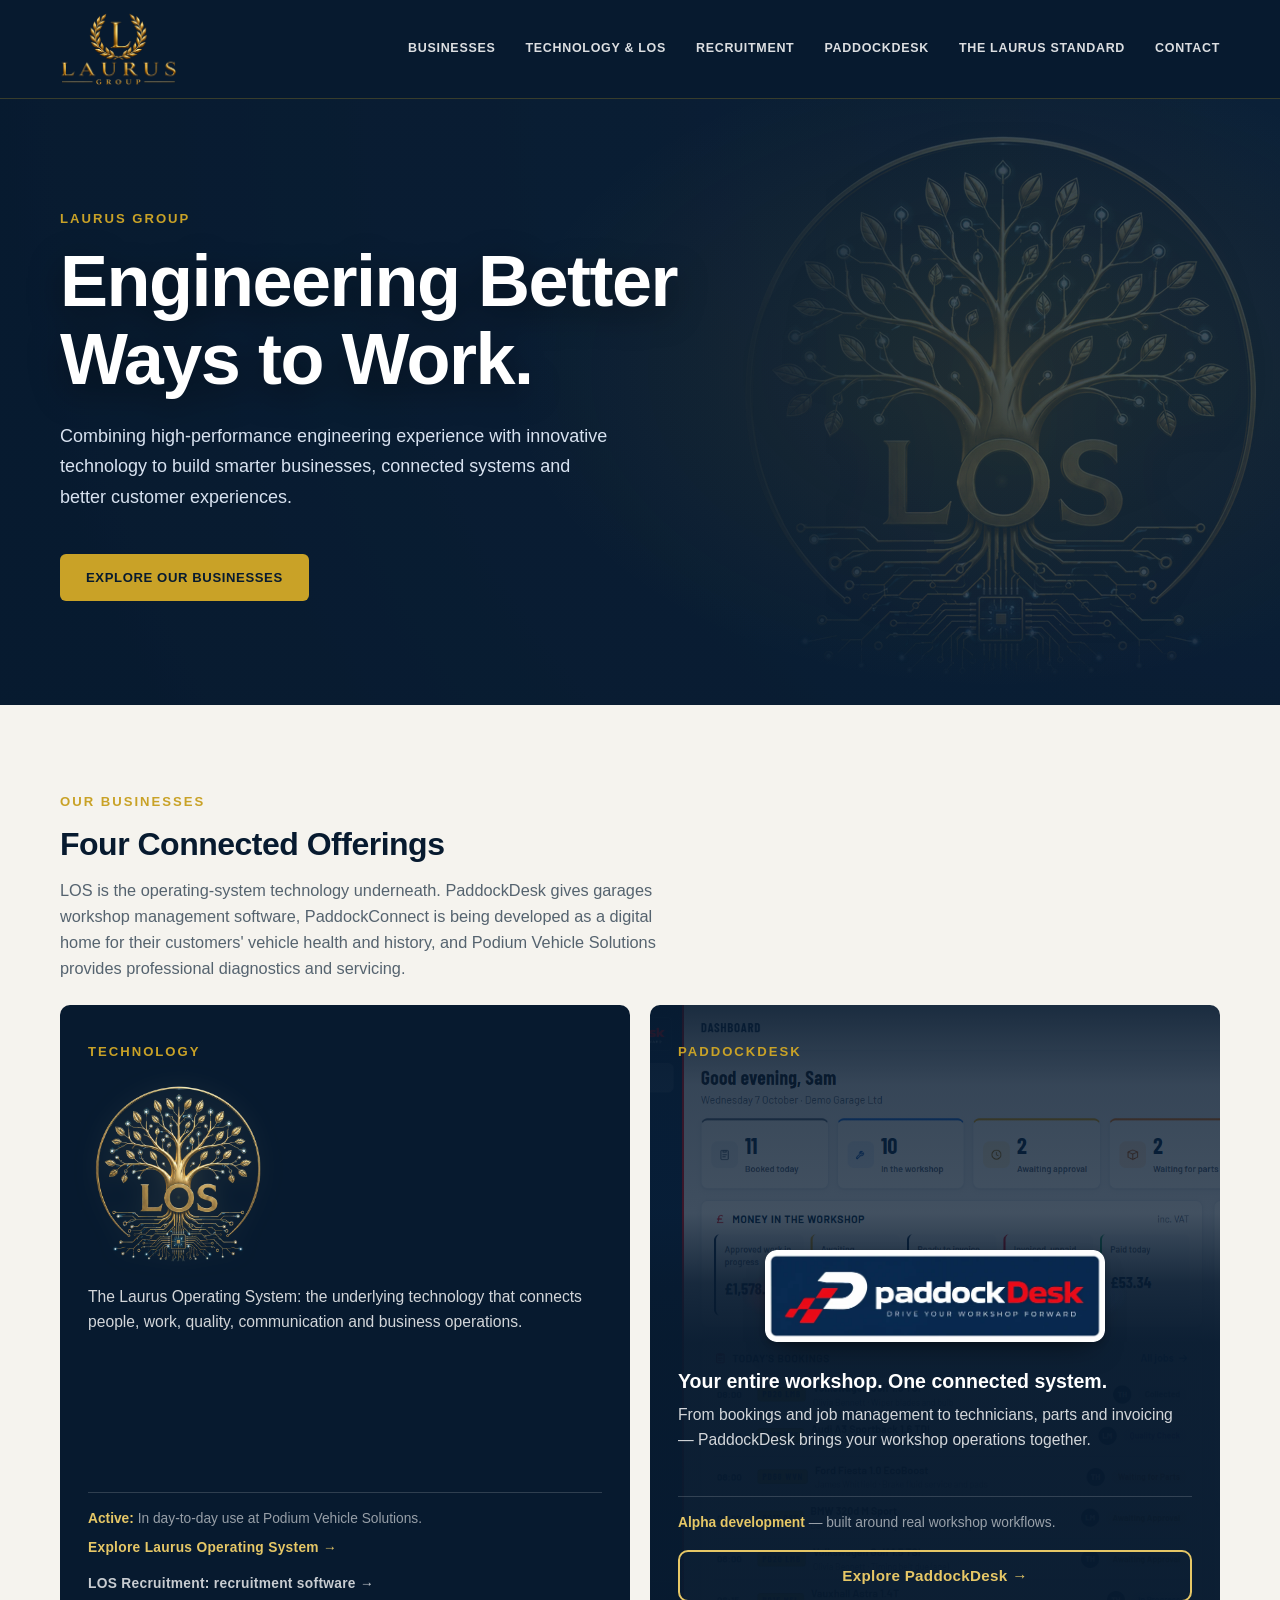
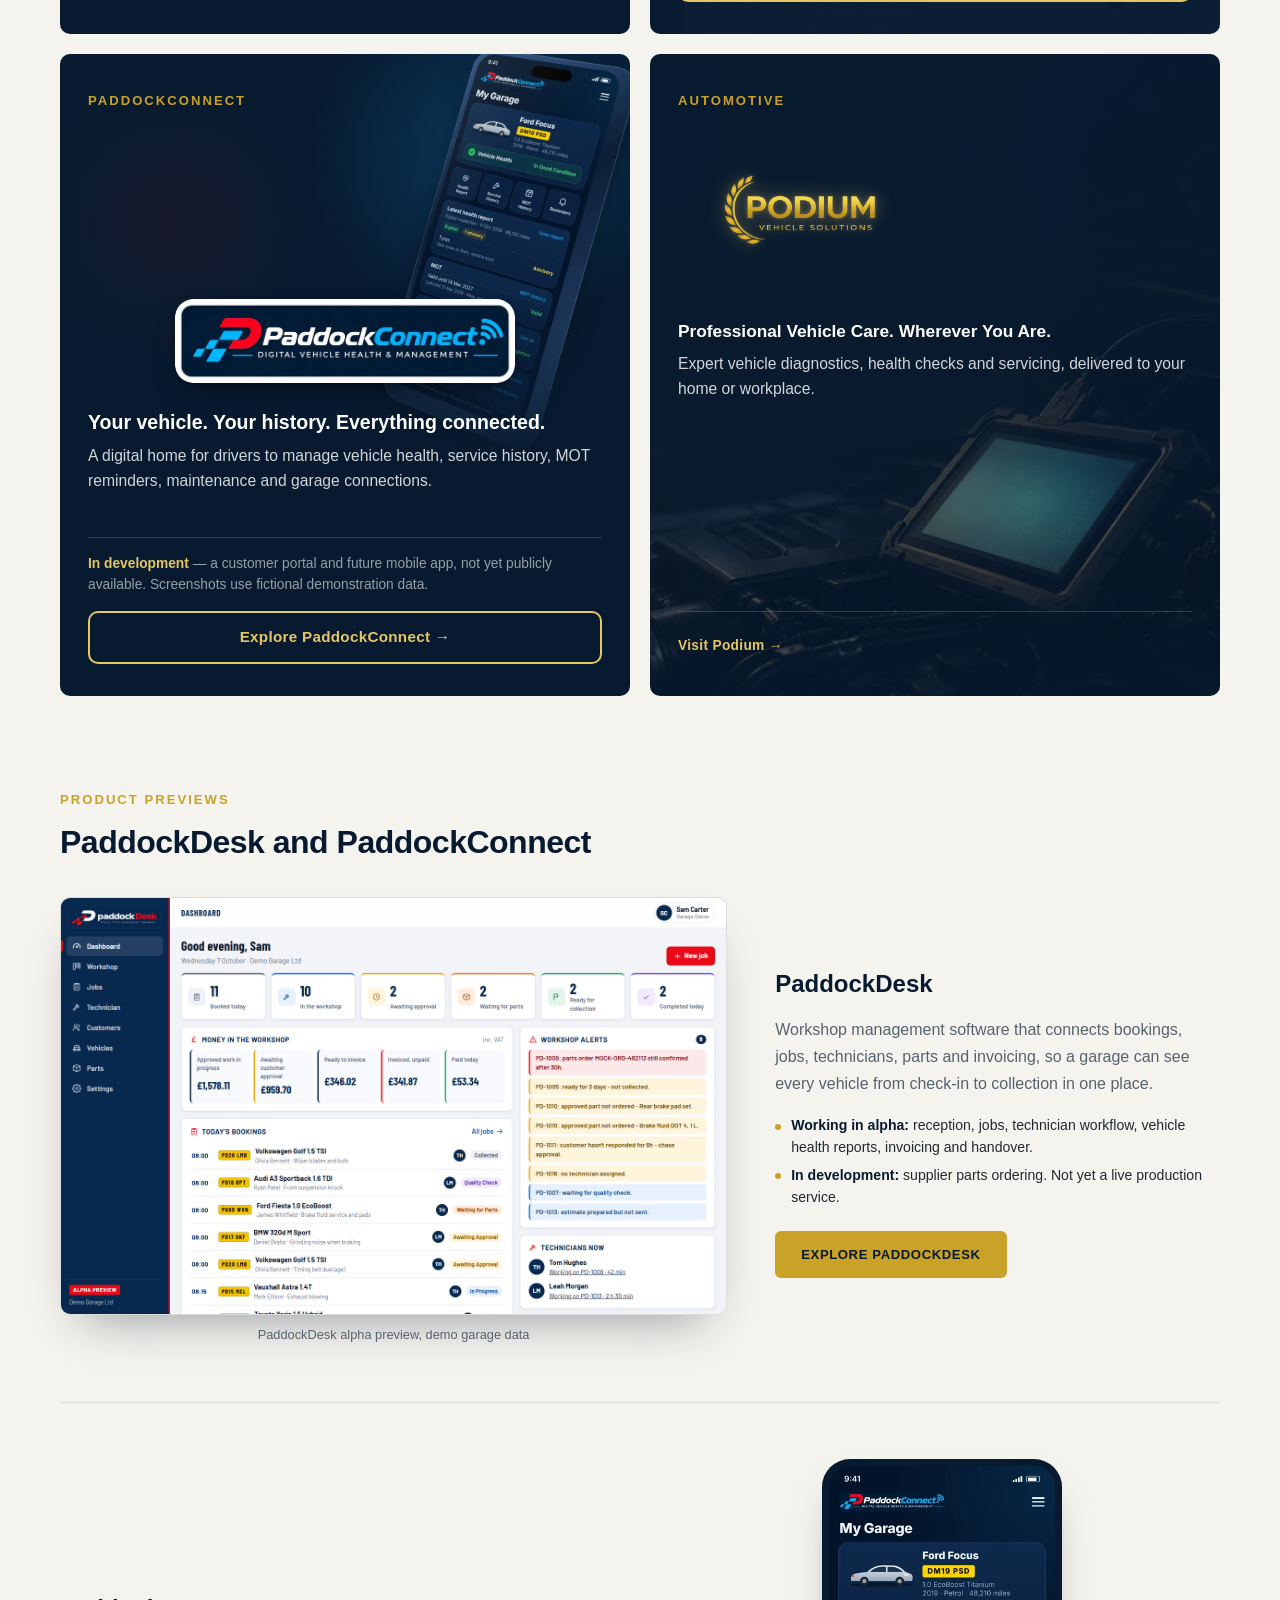
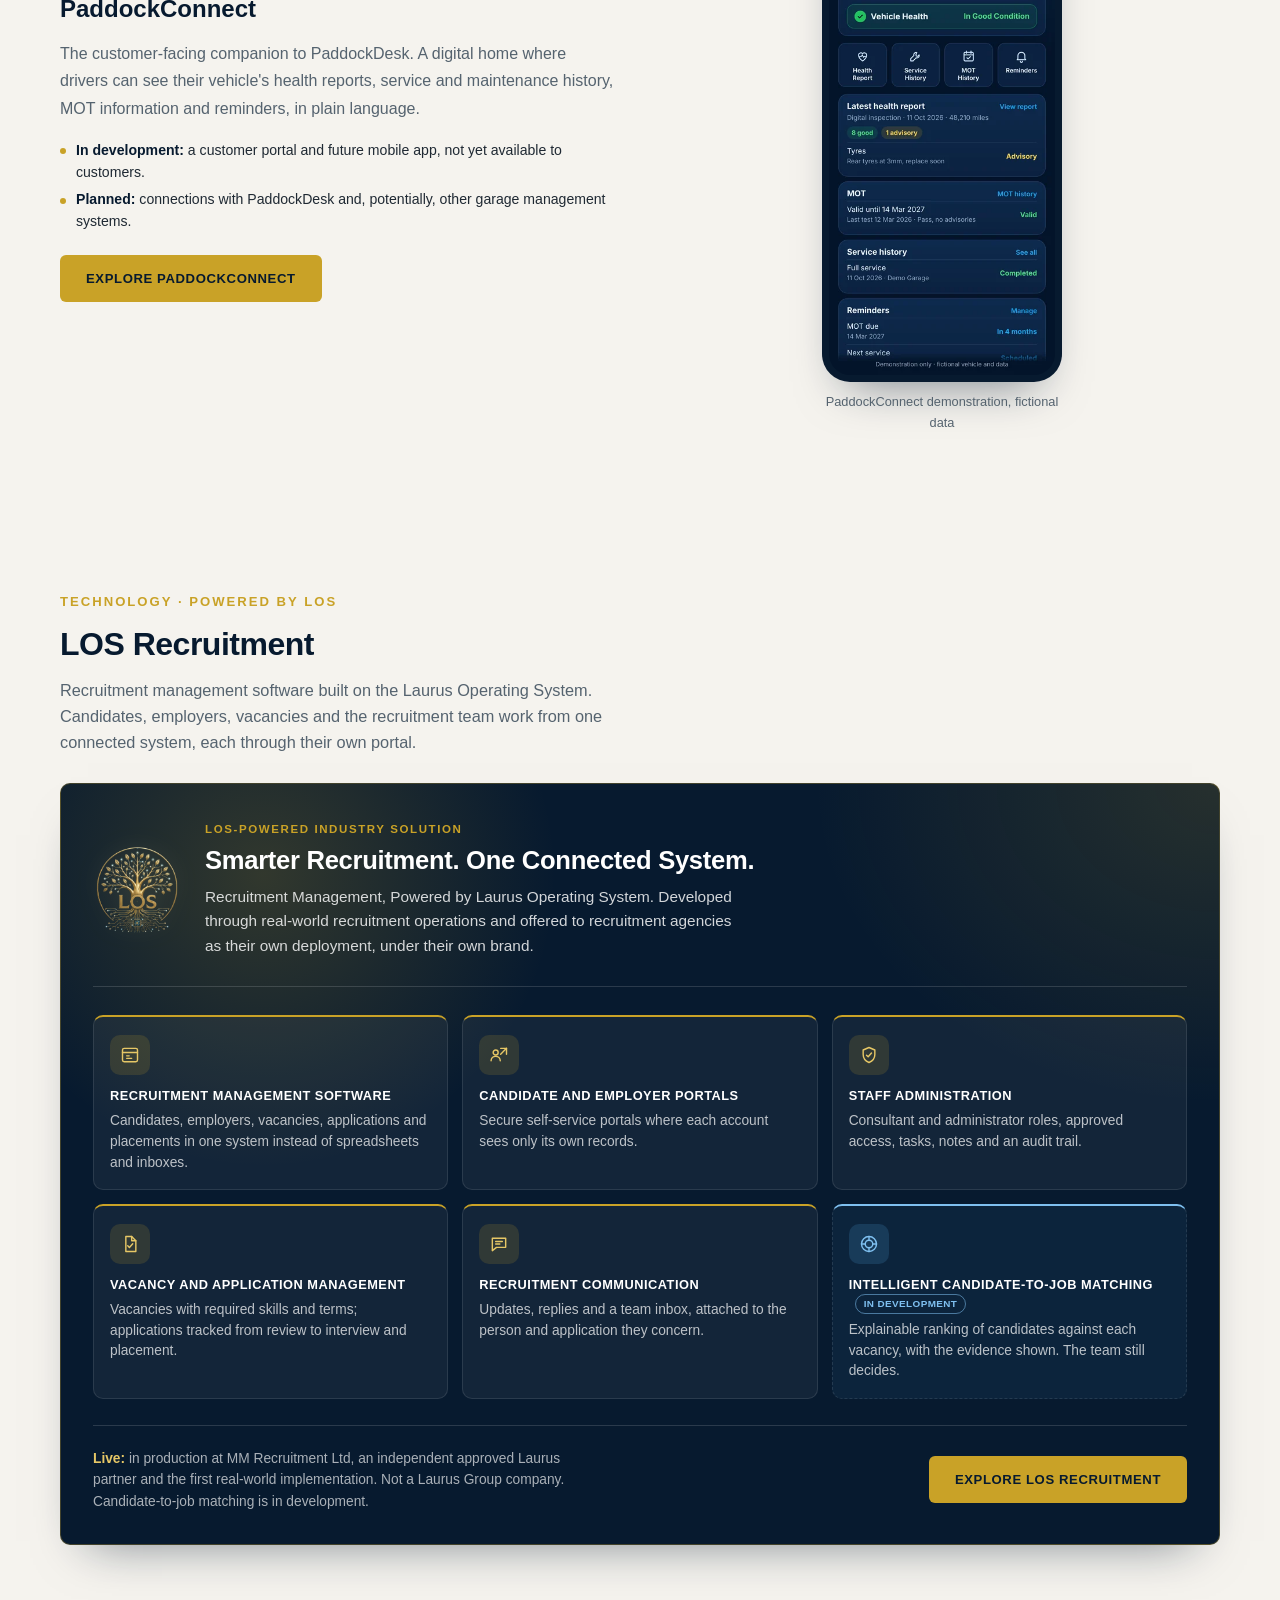
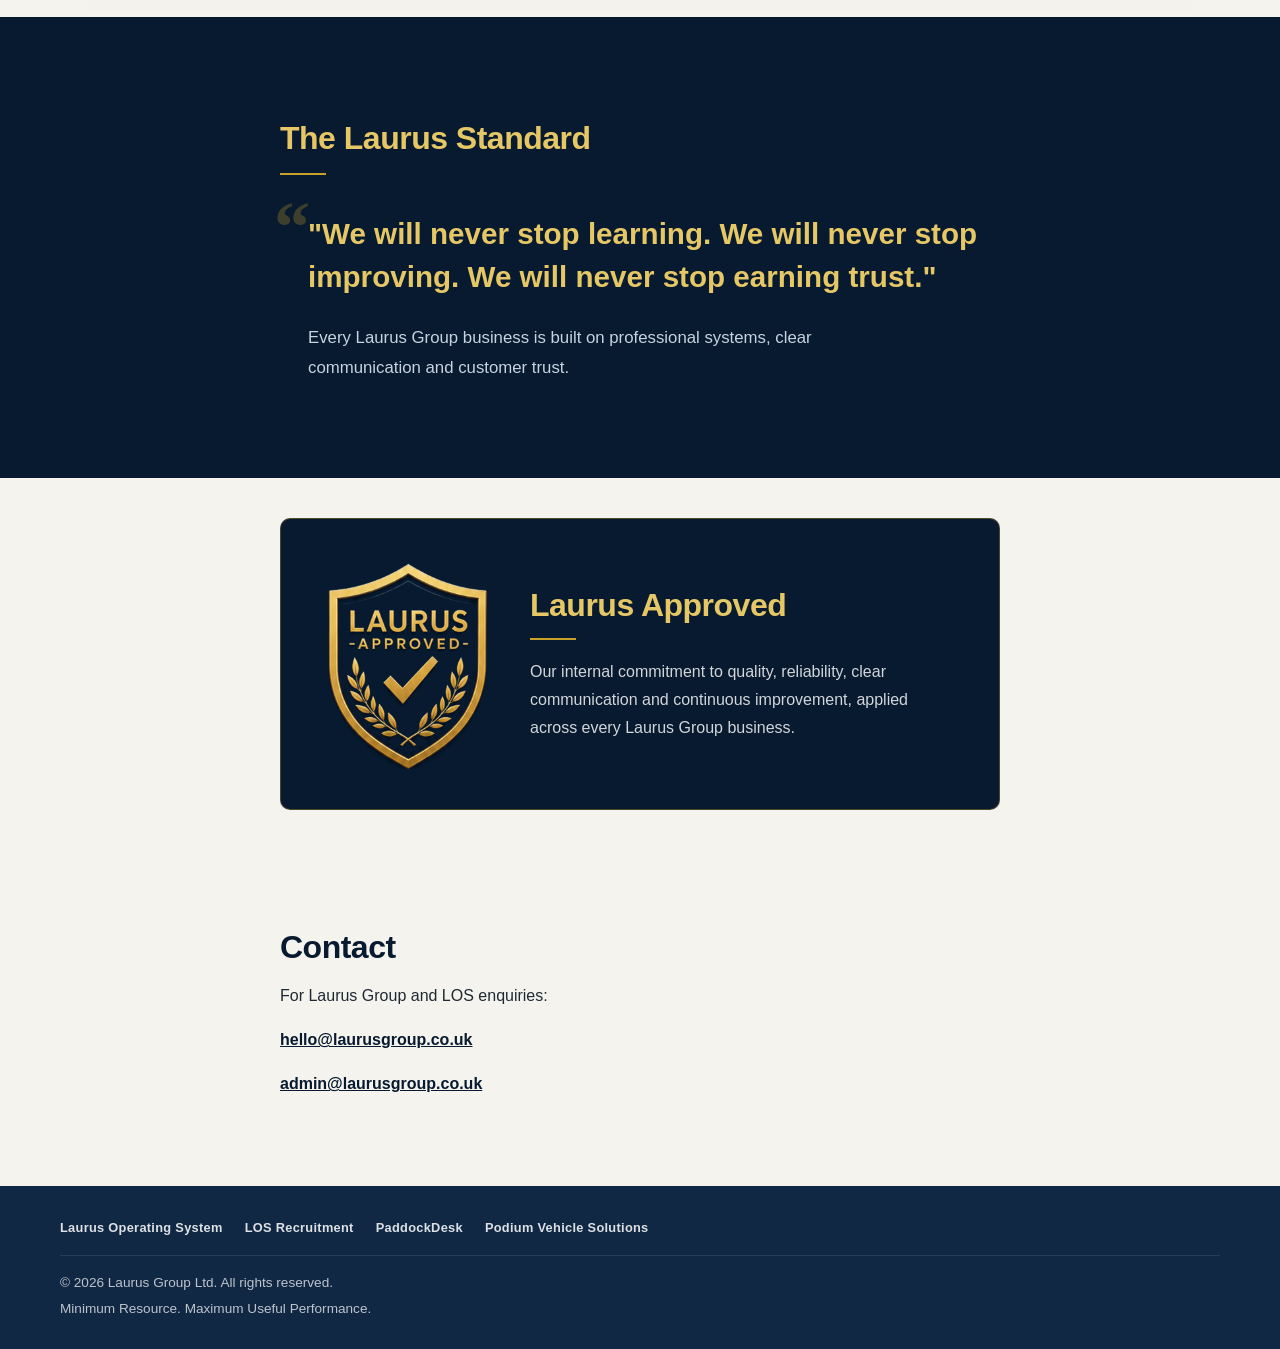
==== commit 24605e44: "PaddockDesk card: match the PaddockConnect presentation - Approved PaddockDesk logo shown in the sam" ====
--- a/index.html
+++ b/index.html
@@ -36,7 +36,7 @@
     ]
   }
   </script>
-  <link rel="stylesheet" href="assets/css/style.css?v=38" />
+  <link rel="stylesheet" href="assets/css/style.css?v=39" />
 </head>
 
 <body>
@@ -128,14 +128,14 @@
             <p class="eyebrow">PaddockDesk</p>
             <span class="showcase-mark" aria-hidden="true">
               <span class="showcase-mark-chip">
-                <img src="assets/images/paddockdesk-approved-navy-logo.png" alt="PaddockDesk" />
+                <picture><source type="image/webp" srcset="assets/images/paddockdesk-logo-badge-720.webp 720w, assets/images/paddockdesk-logo-badge-1440.webp 1440w" sizes="(max-width: 600px) 78vw, 340px" /><img src="assets/images/paddockdesk-logo-badge-720.png" alt="" width="720" height="193" /></picture>
               </span>
             </span>
             <p class="showcase-tagline">Your entire workshop. One connected system.</p>
             <p class="showcase-desc">From bookings and job management to technicians, parts and invoicing — PaddockDesk brings your workshop operations together.</p>
             <div class="showcase-footer">
               <p class="showcase-status"><span class="showcase-status-label">Alpha development</span> — built around real workshop workflows.</p>
-              <a class="showcase-cta" href="https://paddockdesk.com/" target="_blank" rel="noopener noreferrer">Explore PaddockDesk <span aria-hidden="true">→</span><span class="visually-hidden"> (opens the PaddockDesk website in a new tab)</span></a>
+              <a class="showcase-cta showcase-cta-button" href="https://paddockdesk.com/" target="_blank" rel="noopener noreferrer">Explore PaddockDesk <span aria-hidden="true">→</span><span class="visually-hidden"> (opens the PaddockDesk website in a new tab)</span></a>
             </div>
           </article>
 
--- a/assets/css/style.css
+++ b/assets/css/style.css
@@ -882,22 +882,24 @@
   }
 }
 
-/* PaddockDesk (4th card): a Laurus Group technology product shown
-   alongside the three business areas. The approved navy logo has its own
-   near-white background baked in (not transparent), so it sits on a small
-   white chip - the same idiom as the #paddockdesk section further down.
-   Its real alpha dashboard screenshot sits behind a navy overlay, the
-   same photo-under-navy treatment as the Automotive and People cards.
-   The overlay is lighter behind the logo, so the dashboard's header and
-   statistics read through, and heavier behind the text. */
+/* PaddockDesk card: a Laurus Group technology product shown alongside
+   the business areas. Its approved logo sits in a white rounded frame
+   (badge exported from the approved navy logo artwork, unchanged), over
+   its real alpha dashboard screenshot under a navy overlay - the same
+   presentation as the PaddockConnect card. */
 .pillar-showcase-paddockdesk {
+  /* Same logo position as the PaddockConnect card, so the two read as a
+     pair: the dashboard shows through above the logo badge, then the navy
+     deepens behind the text (px stops tied to the logo position). */
+  --pd-mark-top: 168px;
   background:
     linear-gradient(180deg,
-      rgba(7, 26, 47, 0.92) 0%,
-      rgba(7, 26, 47, 0.82) 24%,
-      rgba(7, 26, 47, 0.80) 40%,
-      rgba(7, 26, 47, 0.93) 54%,
-      rgba(7, 26, 47, 0.95) 100%),
+      rgba(7, 26, 47, 0.92) 0px,
+      rgba(7, 26, 47, 0.80) 80px,
+      rgba(7, 26, 47, 0.76) calc(var(--pd-mark-top) + 40px),
+      rgba(7, 26, 47, 0.93) calc(var(--pd-mark-top) + 110px),
+      rgba(7, 26, 47, 0.975) calc(var(--pd-mark-top) + 170px),
+      rgba(7, 26, 47, 0.98) 100%),
     url("../images/paddockdesk-showcase-dashboard.png") 30% 0% / cover no-repeat,
     var(--navy);
 }
@@ -921,21 +923,6 @@
   padding: 10px 14px;
   line-height: 0;
   box-shadow: 0 14px 30px -14px rgba(0, 0, 0, 0.6), 0 2px 6px rgba(0, 0, 0, 0.18);
-}
-/* Phones: the card is taller and narrower, so the screenshot scales up
-   and the text starts higher; the darker band starts higher to match. */
-@media (max-width: 600px) {
-  .pillar-showcase-paddockdesk {
-    background:
-      linear-gradient(180deg,
-        rgba(7, 26, 47, 0.92) 0%,
-        rgba(7, 26, 47, 0.82) 18%,
-        rgba(7, 26, 47, 0.80) 30%,
-        rgba(7, 26, 47, 0.93) 41%,
-        rgba(7, 26, 47, 0.95) 100%),
-      url("../images/paddockdesk-showcase-dashboard.png") 30% 0% / cover no-repeat,
-      var(--navy);
-  }
 }
 /* PaddockDesk's and PaddockConnect's own colours as light: a soft
    red-and-blue glow behind the logo that breathes slowly, and a gentle
@@ -1389,10 +1376,34 @@
 /* The badge is much wider than PaddockDesk's chip, so its glow spreads
    less sideways - it stays inside the card padding on phones. */
 .pillar-showcase-paddockconnect .showcase-mark::before { inset: 4% -7%; }
+
+/* PaddockDesk: the same badge presentation as PaddockConnect - its
+   approved logo in a matching white rounded frame, at the same width and
+   position, with the same tagline size. */
+.pillar-showcase-paddockdesk .showcase-mark {
+  min-height: 0;
+  max-width: 340px;
+  margin-top: var(--pd-mark-top);
+  margin-bottom: 26px;
+}
+.pillar-showcase-paddockdesk .showcase-mark::before { inset: 4% -7%; }
+.pillar-showcase-paddockdesk .showcase-mark-chip {
+  padding: 0;
+  background: none;
+  border-radius: 3.43% / 12.78%;
+}
+.pillar-showcase-paddockdesk .showcase-mark-chip picture { display: block; }
+.pillar-showcase-paddockdesk .showcase-tagline { font-size: 1.22rem; }
+@media (min-width: 601px) and (max-width: 900px) {
+  .pillar-showcase-paddockdesk { --pd-mark-top: 142px; }
+}
+@media (max-width: 600px) {
+  .pillar-showcase-paddockdesk { --pd-mark-top: 136px; }
+}
 .pillar-showcase-paddockconnect .showcase-tagline { font-size: 1.22rem; }
 
-/* Its CTA is the approved outlined gold button: still the card's one
-   link, stretched over the card exactly like PaddockDesk's (below). */
+/* PaddockDesk and PaddockConnect CTAs: the approved outlined gold button,
+   still each card's one link, stretched over the card (below). */
 .showcase-cta-button {
   margin-top: 16px;
   padding: 12px 18px;
@@ -1404,6 +1415,7 @@
 }
 .showcase-footer > .showcase-cta-button { margin-top: 16px; }
 .showcase-cta-button:hover,
+.pillar-showcase-paddockdesk:hover .showcase-cta-button,
 .pillar-showcase-paddockconnect:hover .showcase-cta-button {
   color: var(--gold);
   border-color: var(--gold);
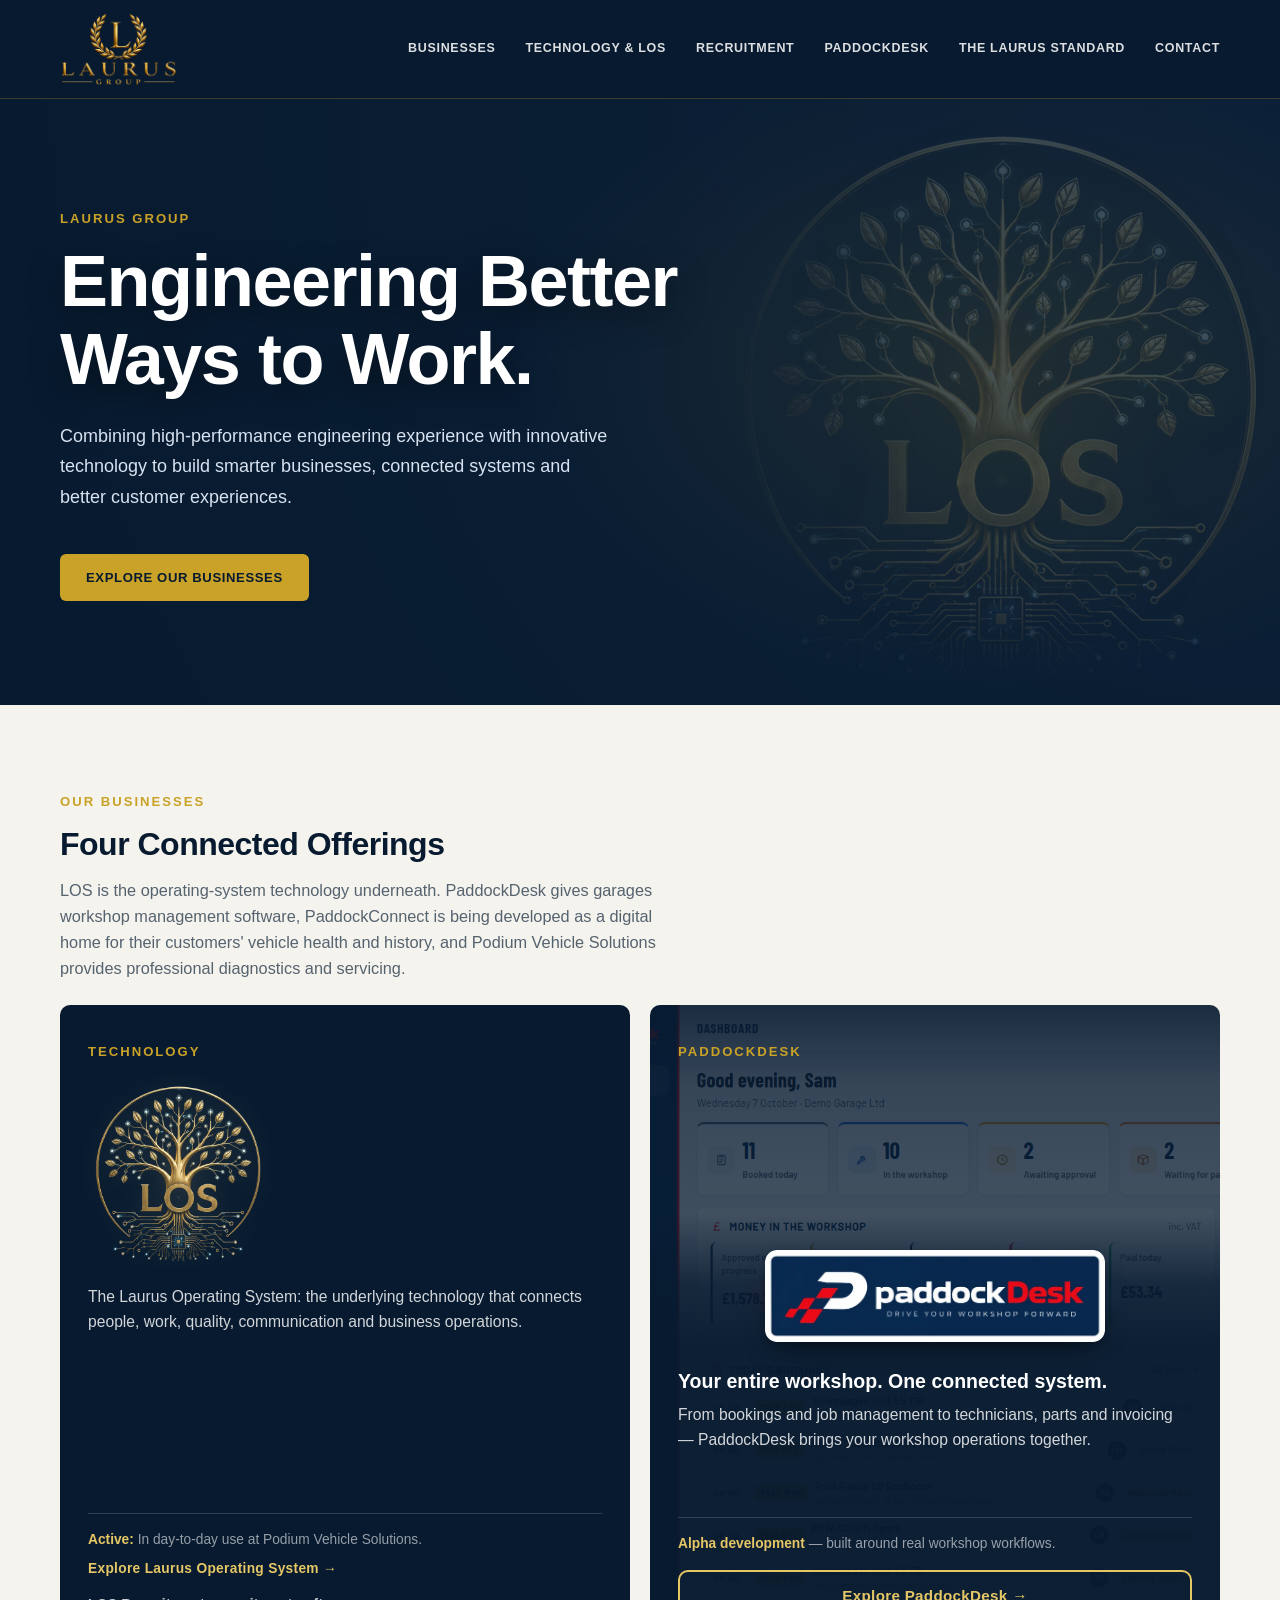
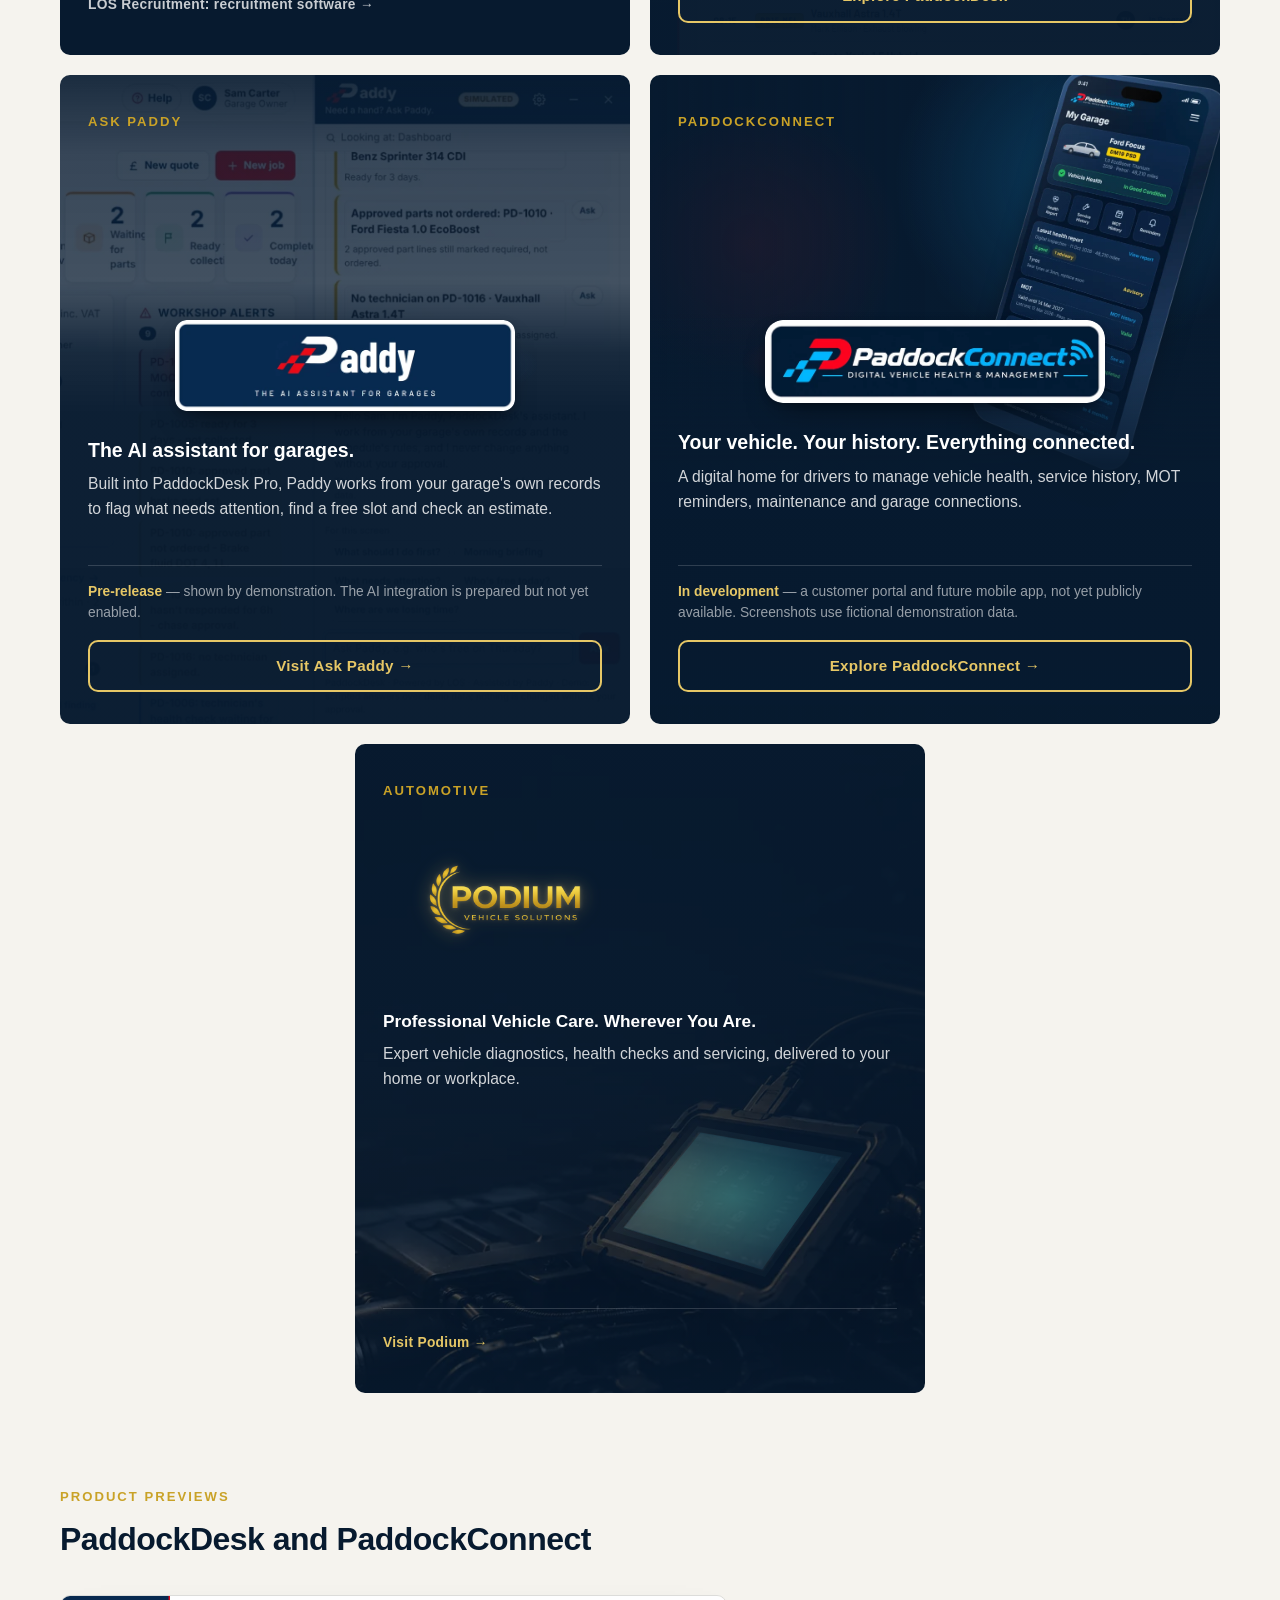
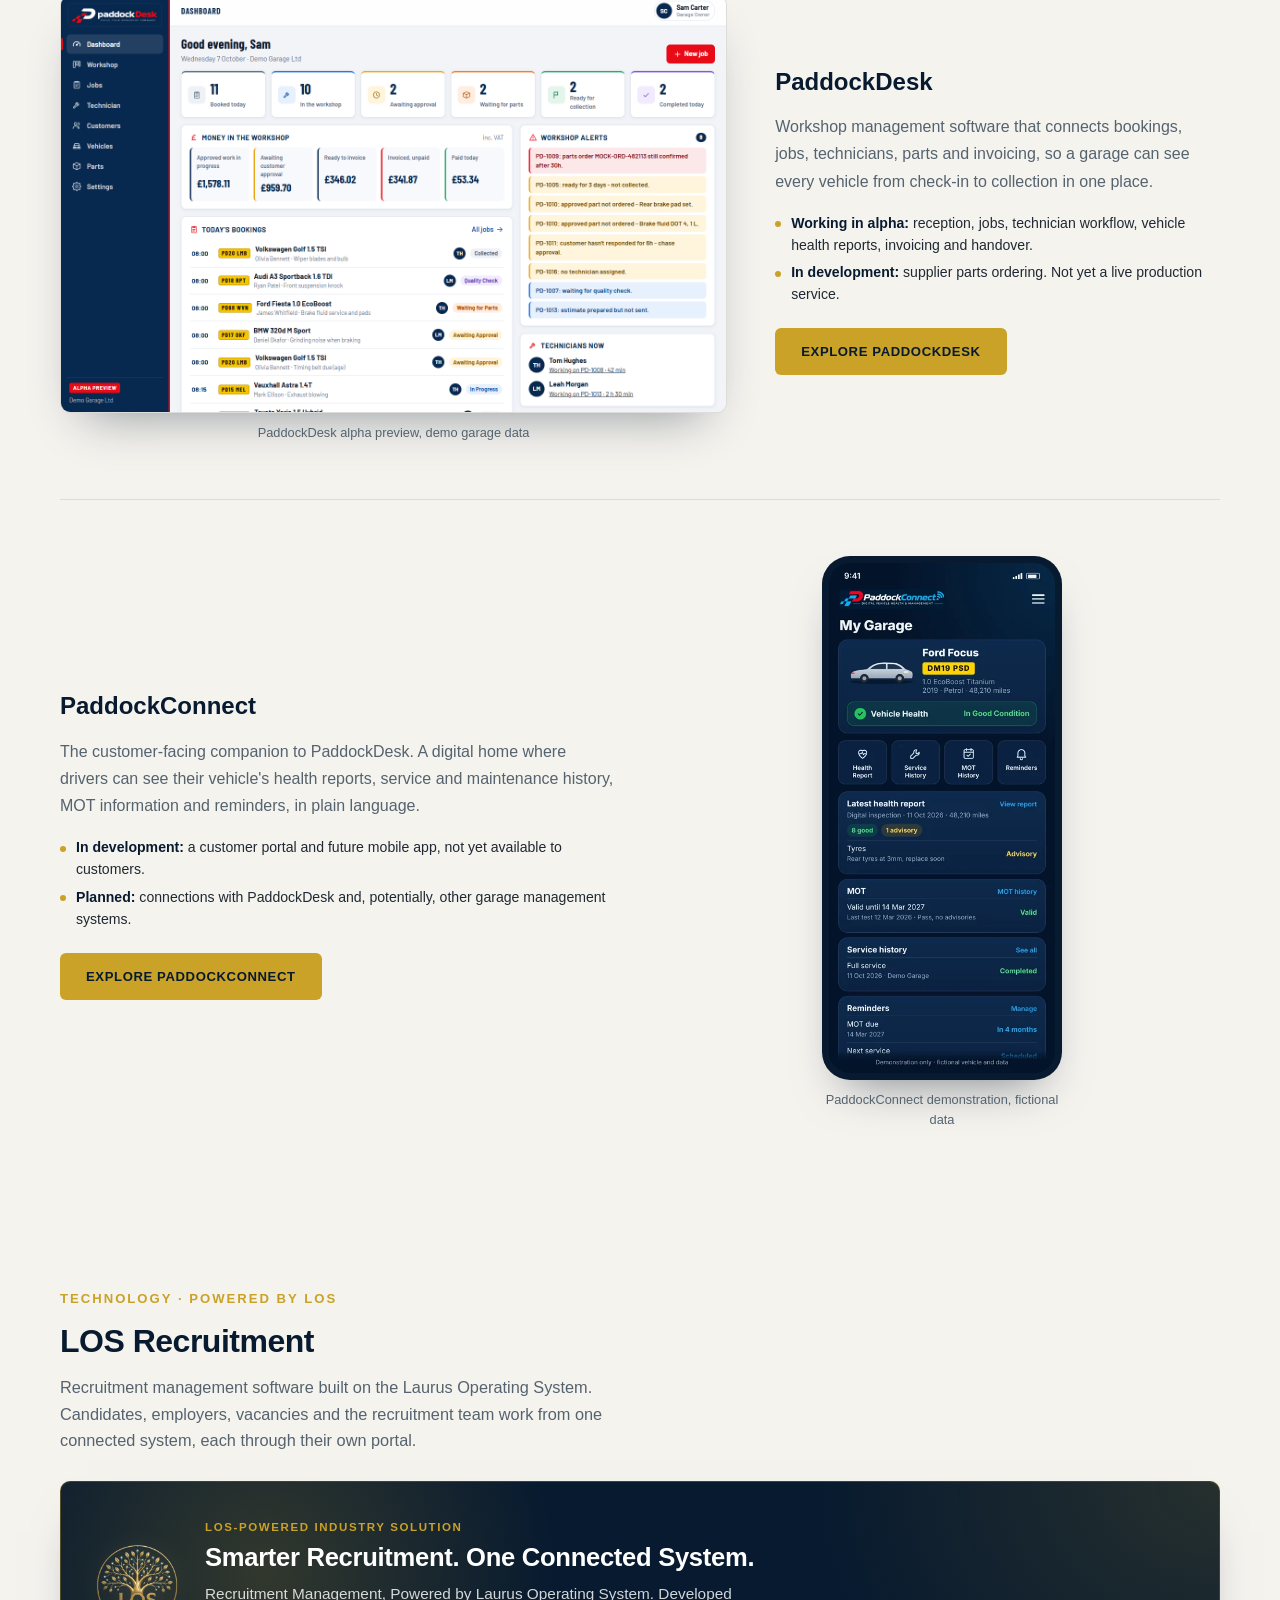
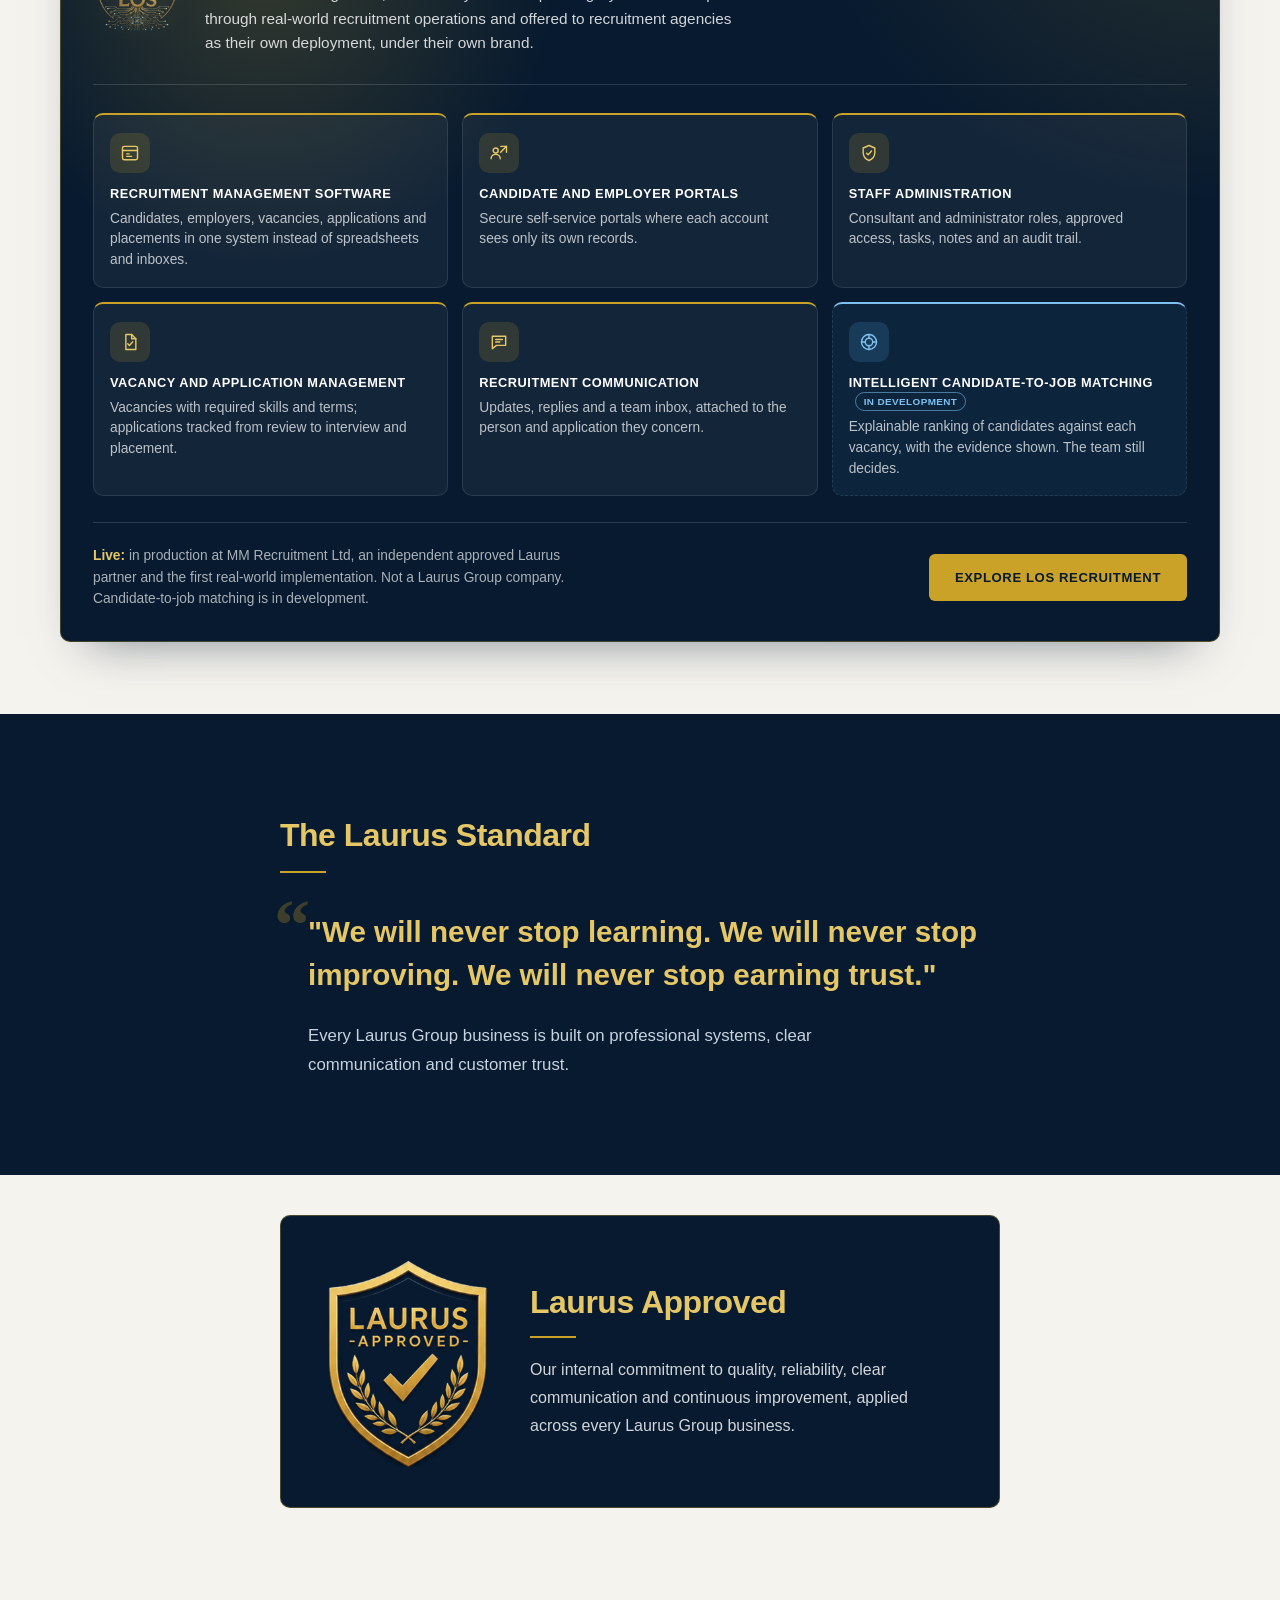
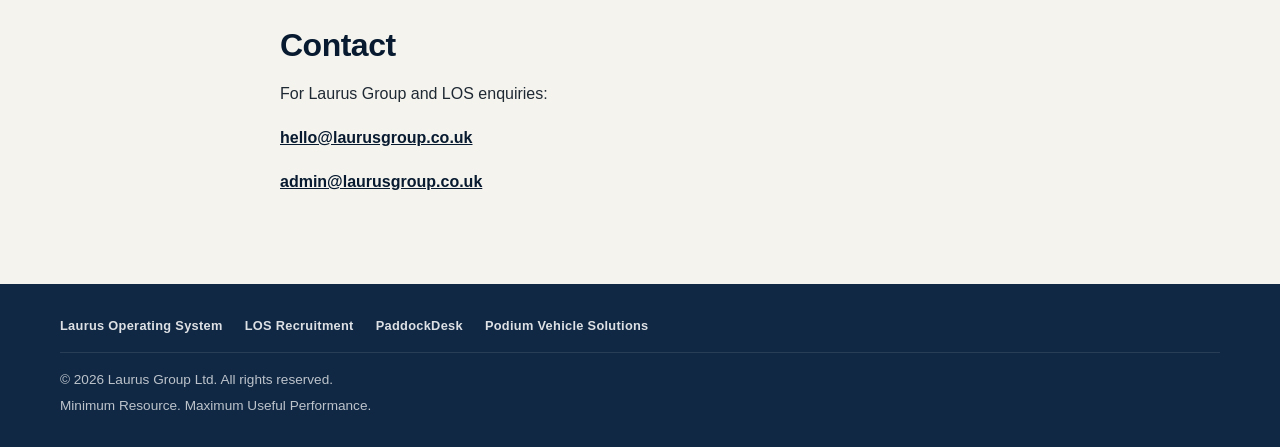
==== commit c0068060: "Add Ask Paddy card beside PaddockDesk (stylesheet v40)" ====
--- a/index.html
+++ b/index.html
@@ -25,7 +25,7 @@
     "email": "hello@laurusgroup.co.uk",
     "slogan": "Engineering Better Ways to Work.",
     "brand": [
-      { "@type": "Brand", "name": "PaddockDesk", "url": "https://paddockdesk.com/", "description": "Workshop management software for garages: bookings, jobs, technicians, parts, invoicing and operations. In alpha development." },
+      { "@type": "Brand", "name": "PaddockDesk", "url": "https://paddockdesk.co.uk/", "description": "Workshop management software for garages: bookings, jobs, technicians, parts, invoicing and operations. In alpha development." },
       { "@type": "Brand", "name": "PaddockConnect", "url": "https://laurusgroup.co.uk/paddockconnect/", "slogan": "Digital Vehicle Health & Management", "description": "A customer portal and future mobile app for drivers to manage vehicle health, service history, MOT reminders, maintenance and garage connections. In development; not yet publicly available." },
       { "@type": "Brand", "name": "LOS Recruitment", "url": "https://los.laurusgroup.co.uk/recruitment/", "description": "Recruitment management software powered by the Laurus Operating System: candidate and employer portals, staff administration, vacancies, applications and communication. Live at MM Recruitment, an independent approved Laurus partner." }
     ],
@@ -36,7 +36,7 @@
     ]
   }
   </script>
-  <link rel="stylesheet" href="assets/css/style.css?v=39" />
+  <link rel="stylesheet" href="assets/css/style.css?v=40" />
 </head>
 
 <body>
@@ -54,7 +54,7 @@
         <a href="#businesses">Businesses</a>
         <a href="https://los.laurusgroup.co.uk/" target="_blank" rel="noopener noreferrer">Technology &amp; LOS</a>
         <a href="#los-recruitment">Recruitment</a>
-        <a href="https://paddockdesk.com/" target="_blank" rel="noopener noreferrer">PaddockDesk</a>
+        <a href="https://paddockdesk.co.uk/" target="_blank" rel="noopener noreferrer">PaddockDesk</a>
         <a href="#standard">The Laurus Standard</a>
         <a href="#contact">Contact</a>
       </nav>
@@ -135,7 +135,22 @@
             <p class="showcase-desc">From bookings and job management to technicians, parts and invoicing — PaddockDesk brings your workshop operations together.</p>
             <div class="showcase-footer">
               <p class="showcase-status"><span class="showcase-status-label">Alpha development</span> — built around real workshop workflows.</p>
-              <a class="showcase-cta showcase-cta-button" href="https://paddockdesk.com/" target="_blank" rel="noopener noreferrer">Explore PaddockDesk <span aria-hidden="true">→</span><span class="visually-hidden"> (opens the PaddockDesk website in a new tab)</span></a>
+              <a class="showcase-cta showcase-cta-button" href="https://paddockdesk.co.uk/" target="_blank" rel="noopener noreferrer">Explore PaddockDesk <span aria-hidden="true">→</span><span class="visually-hidden"> (opens the PaddockDesk website in a new tab)</span></a>
+            </div>
+          </article>
+
+          <article class="pillar-showcase pillar-showcase-askpaddy">
+            <p class="eyebrow">Ask Paddy</p>
+            <span class="showcase-mark" aria-hidden="true">
+              <span class="showcase-mark-chip">
+                <picture><source type="image/webp" srcset="assets/images/askpaddy-logo-badge-720.webp 720w, assets/images/askpaddy-logo-badge-1440.webp 1440w" sizes="(max-width: 600px) 78vw, 340px" /><img src="assets/images/askpaddy-logo-badge-720.png" alt="" width="720" height="193" /></picture>
+              </span>
+            </span>
+            <p class="showcase-tagline">The AI assistant for garages.</p>
+            <p class="showcase-desc">Built into PaddockDesk Pro, Paddy works from your garage's own records to flag what needs attention, find a free slot and check an estimate.</p>
+            <div class="showcase-footer">
+              <p class="showcase-status"><span class="showcase-status-label">Pre-release</span> — shown by demonstration. The AI integration is prepared but not yet enabled.</p>
+              <a class="showcase-cta showcase-cta-button" href="https://www.askpaddy.ai/" target="_blank" rel="noopener noreferrer">Visit Ask Paddy <span aria-hidden="true">→</span><span class="visually-hidden"> (opens the Ask Paddy website in a new tab)</span></a>
             </div>
           </article>
 
@@ -193,7 +208,7 @@
               <li><span>Working in alpha:</span> reception, jobs, technician workflow, vehicle health reports, invoicing and handover.</li>
               <li><span>In development:</span> supplier parts ordering. Not yet a live production service.</li>
             </ul>
-            <a class="button" href="https://paddockdesk.com/" target="_blank" rel="noopener noreferrer">Explore PaddockDesk<span class="visually-hidden"> (opens the PaddockDesk website in a new tab)</span></a>
+            <a class="button" href="https://paddockdesk.co.uk/" target="_blank" rel="noopener noreferrer">Explore PaddockDesk<span class="visually-hidden"> (opens the PaddockDesk website in a new tab)</span></a>
           </div>
         </div>
 
@@ -317,7 +332,7 @@
       <nav class="footer-links" aria-label="Laurus Group businesses">
         <a href="https://los.laurusgroup.co.uk/" target="_blank" rel="noopener noreferrer">Laurus Operating System</a>
         <a href="https://los.laurusgroup.co.uk/recruitment/" target="_blank" rel="noopener noreferrer">LOS Recruitment</a>
-        <a href="https://paddockdesk.com/" target="_blank" rel="noopener noreferrer">PaddockDesk</a>
+        <a href="https://paddockdesk.co.uk/" target="_blank" rel="noopener noreferrer">PaddockDesk</a>
         <a href="https://podiumvehiclesolutions.co.uk" target="_blank" rel="noopener noreferrer">Podium Vehicle Solutions</a>
       </nav>
       <p>© 2026 Laurus Group Ltd. All rights reserved.</p>
--- a/assets/css/style.css
+++ b/assets/css/style.css
@@ -1330,6 +1330,17 @@
 ================================================== */
 @media (min-width: 601px) {
   .pillars > :last-child:nth-child(odd) { grid-column: 1 / -1; }
+}
+
+/* Five cards (Ask Paddy added beside PaddockDesk): every card keeps the
+   same column width and every row the same height, and the odd last card
+   is centred at that same width instead of stretching across the row. */
+@media (min-width: 601px) {
+  .pillars { grid-auto-rows: 1fr; }
+  .pillars > :last-child:nth-child(odd) {
+    justify-self: center;
+    width: calc(50% - 10px);
+  }
 }
 
 /* PaddockConnect card (approved design): a demonstration of the customer
@@ -1462,6 +1473,91 @@
 }
 .visually-hidden { position: absolute !important; width: 1px; height: 1px; padding: 0; margin: -1px; overflow: hidden; clip: rect(0 0 0 0); clip-path: inset(50%); white-space: nowrap; border: 0; }
 
+/* Ask Paddy card: PaddockDesk's AI assistant, presented exactly like the
+   PaddockDesk card - its logo badge (Ask Paddy's own mark and wordmark,
+   same 720 x 193 proportions and white rim as the PaddockDesk badge) over
+   a demonstration screenshot of Paddy beside the PaddockDesk dashboard,
+   under the same navy overlay, with the same glow, light sweep, outlined
+   gold button and whole-card link. */
+.pillar-showcase-askpaddy {
+  --ap-mark-top: 168px;
+  position: relative;
+  cursor: pointer;
+  transition: box-shadow 0.2s ease, transform 0.2s ease;
+  background:
+    linear-gradient(180deg,
+      rgba(7, 26, 47, 0.92) 0px,
+      rgba(7, 26, 47, 0.80) 80px,
+      rgba(7, 26, 47, 0.76) calc(var(--ap-mark-top) + 40px),
+      rgba(7, 26, 47, 0.93) calc(var(--ap-mark-top) + 110px),
+      rgba(7, 26, 47, 0.975) calc(var(--ap-mark-top) + 170px),
+      rgba(7, 26, 47, 0.98) 100%),
+    url("../images/askpaddy-showcase-insights.webp") 100% 0% / cover no-repeat,
+    var(--navy);
+}
+.pillar-showcase-askpaddy .showcase-mark {
+  position: relative;
+  isolation: isolate;
+  min-height: 0;
+  max-width: 340px;
+  margin-top: var(--ap-mark-top);
+  margin-bottom: 26px;
+  margin-left: auto;
+  margin-right: auto;
+}
+.pillar-showcase-askpaddy .showcase-mark::before {
+  content: "";
+  position: absolute;
+  inset: 4% -7%;
+  z-index: -1;
+  background:
+    radial-gradient(ellipse 42% 60% at 30% 50%, rgba(227, 30, 36, 0.30), transparent 72%),
+    radial-gradient(ellipse 42% 60% at 70% 50%, rgba(59, 130, 246, 0.26), transparent 72%);
+  opacity: 0.7;
+  animation: pd-ambient 7s ease-in-out infinite alternate;
+}
+.pillar-showcase-askpaddy .showcase-mark-chip {
+  position: relative;
+  overflow: hidden;
+  display: block;
+  width: 100%;
+  padding: 0;
+  background: none;
+  border-radius: 3.43% / 12.78%;
+  line-height: 0;
+  box-shadow: 0 14px 30px -14px rgba(0, 0, 0, 0.6), 0 2px 6px rgba(0, 0, 0, 0.18);
+}
+.pillar-showcase-askpaddy .showcase-mark-chip picture { display: block; }
+.pillar-showcase-askpaddy .showcase-mark-chip::after {
+  content: "";
+  position: absolute;
+  inset: 0;
+  background: linear-gradient(105deg, transparent 30%, rgba(255, 255, 255, 0.55) 50%, transparent 70%);
+  transform: translateX(-100%);
+  animation: pd-sweep 9s ease-in-out infinite 2s;
+}
+.pillar-showcase-askpaddy .showcase-tagline { font-size: 1.22rem; }
+.pillar-showcase-askpaddy:hover .showcase-cta-button {
+  color: var(--gold);
+  border-color: var(--gold);
+  background-color: rgba(201, 162, 39, 0.08);
+}
+.pillar-showcase-askpaddy .showcase-cta::after { content: ""; position: absolute; inset: 0; z-index: 1; border-radius: var(--radius); }
+.pillar-showcase-askpaddy:hover { box-shadow: 0 18px 36px -18px rgba(7, 26, 47, 0.6); transform: translateY(-2px); }
+.pillar-showcase-askpaddy .showcase-cta:focus-visible { outline: none; color: var(--gold); }
+.pillar-showcase-askpaddy .showcase-cta:focus-visible::after { outline: 3px solid var(--gold); outline-offset: 3px; }
+@media (min-width: 601px) and (max-width: 900px) {
+  .pillar-showcase-askpaddy { --ap-mark-top: 142px; }
+}
+@media (max-width: 600px) {
+  .pillar-showcase-askpaddy { --ap-mark-top: 136px; }
+}
+@media (prefers-reduced-motion: reduce) {
+  .pillar-showcase-askpaddy .showcase-mark::before { animation: none; opacity: 0.8; }
+  .pillar-showcase-askpaddy .showcase-mark-chip::after { animation: none; display: none; }
+  .pillar-showcase-askpaddy, .pillar-showcase-askpaddy:hover { transition: none; transform: none; }
+}
+
 /* ==================================================
    LOS RECRUITMENT - the LOS-powered recruitment solution, shown within
    the Technology pillar's story: a cream section (like #businesses and
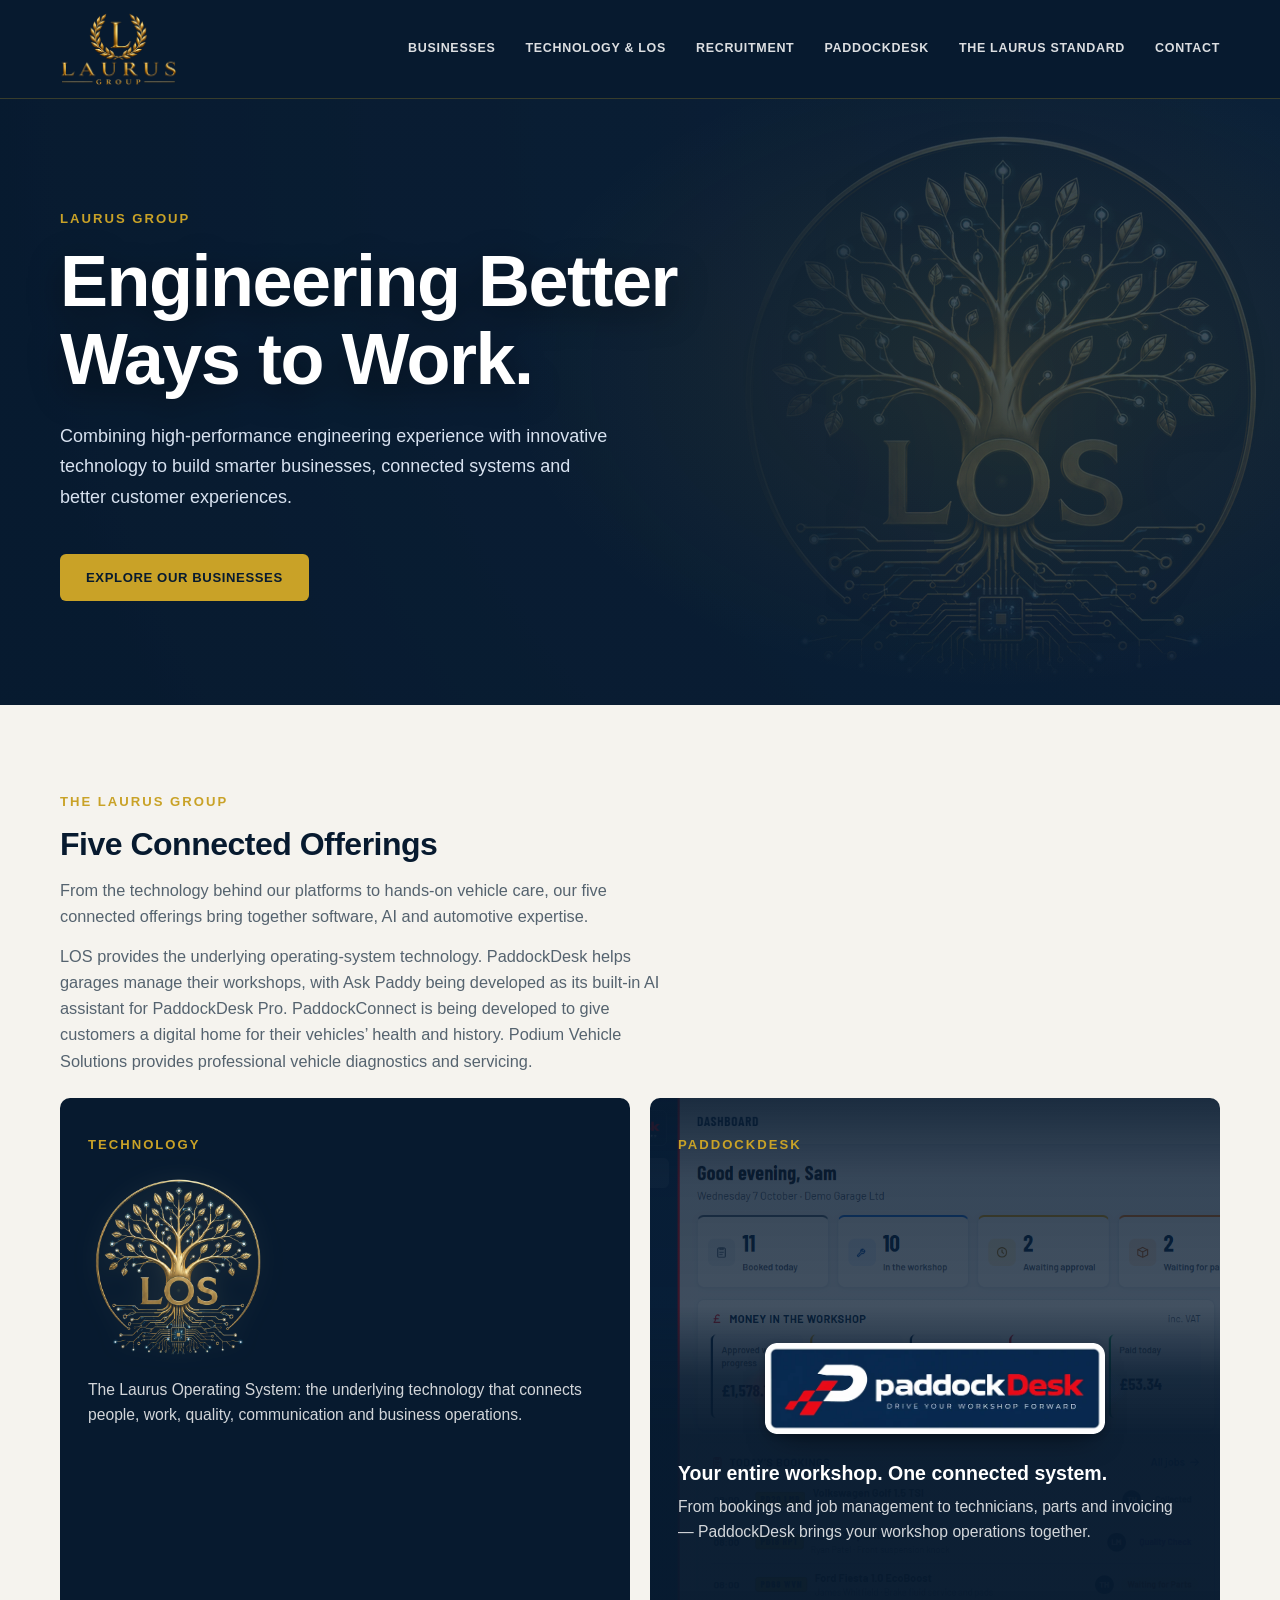
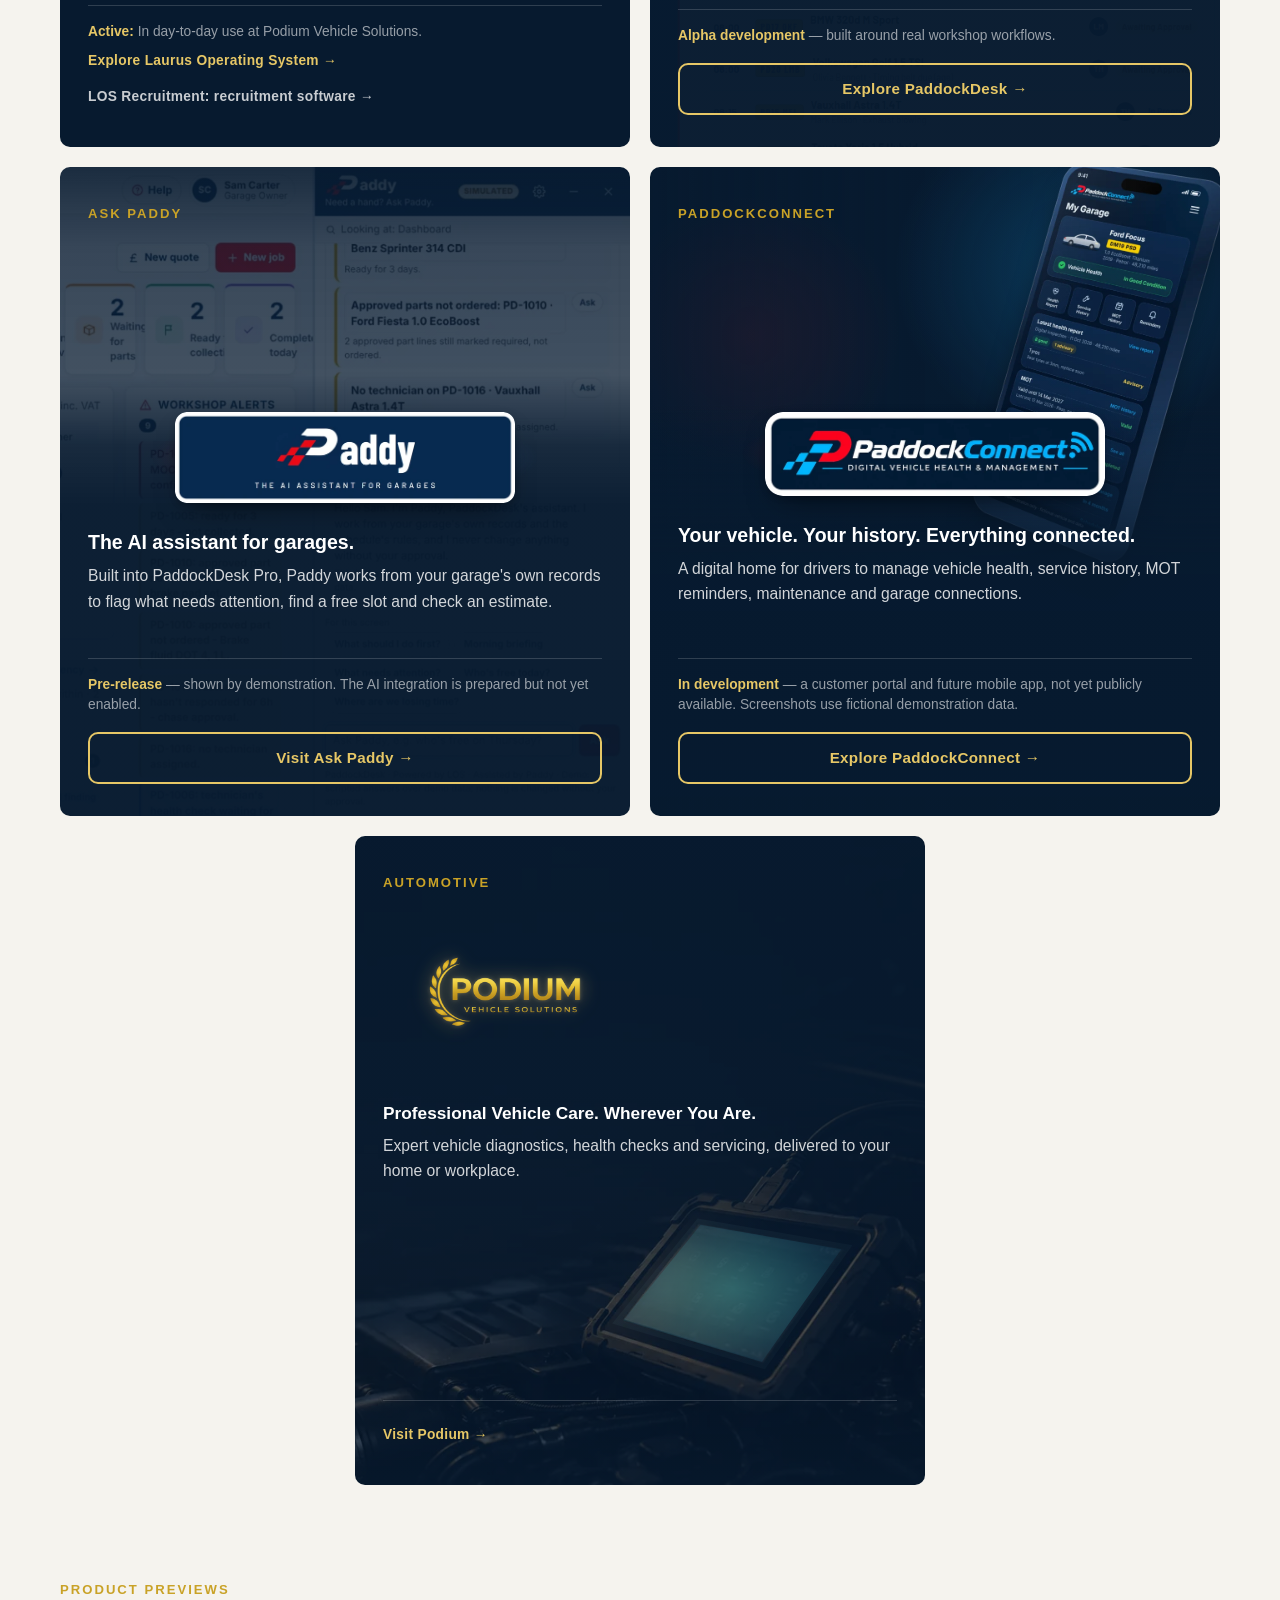
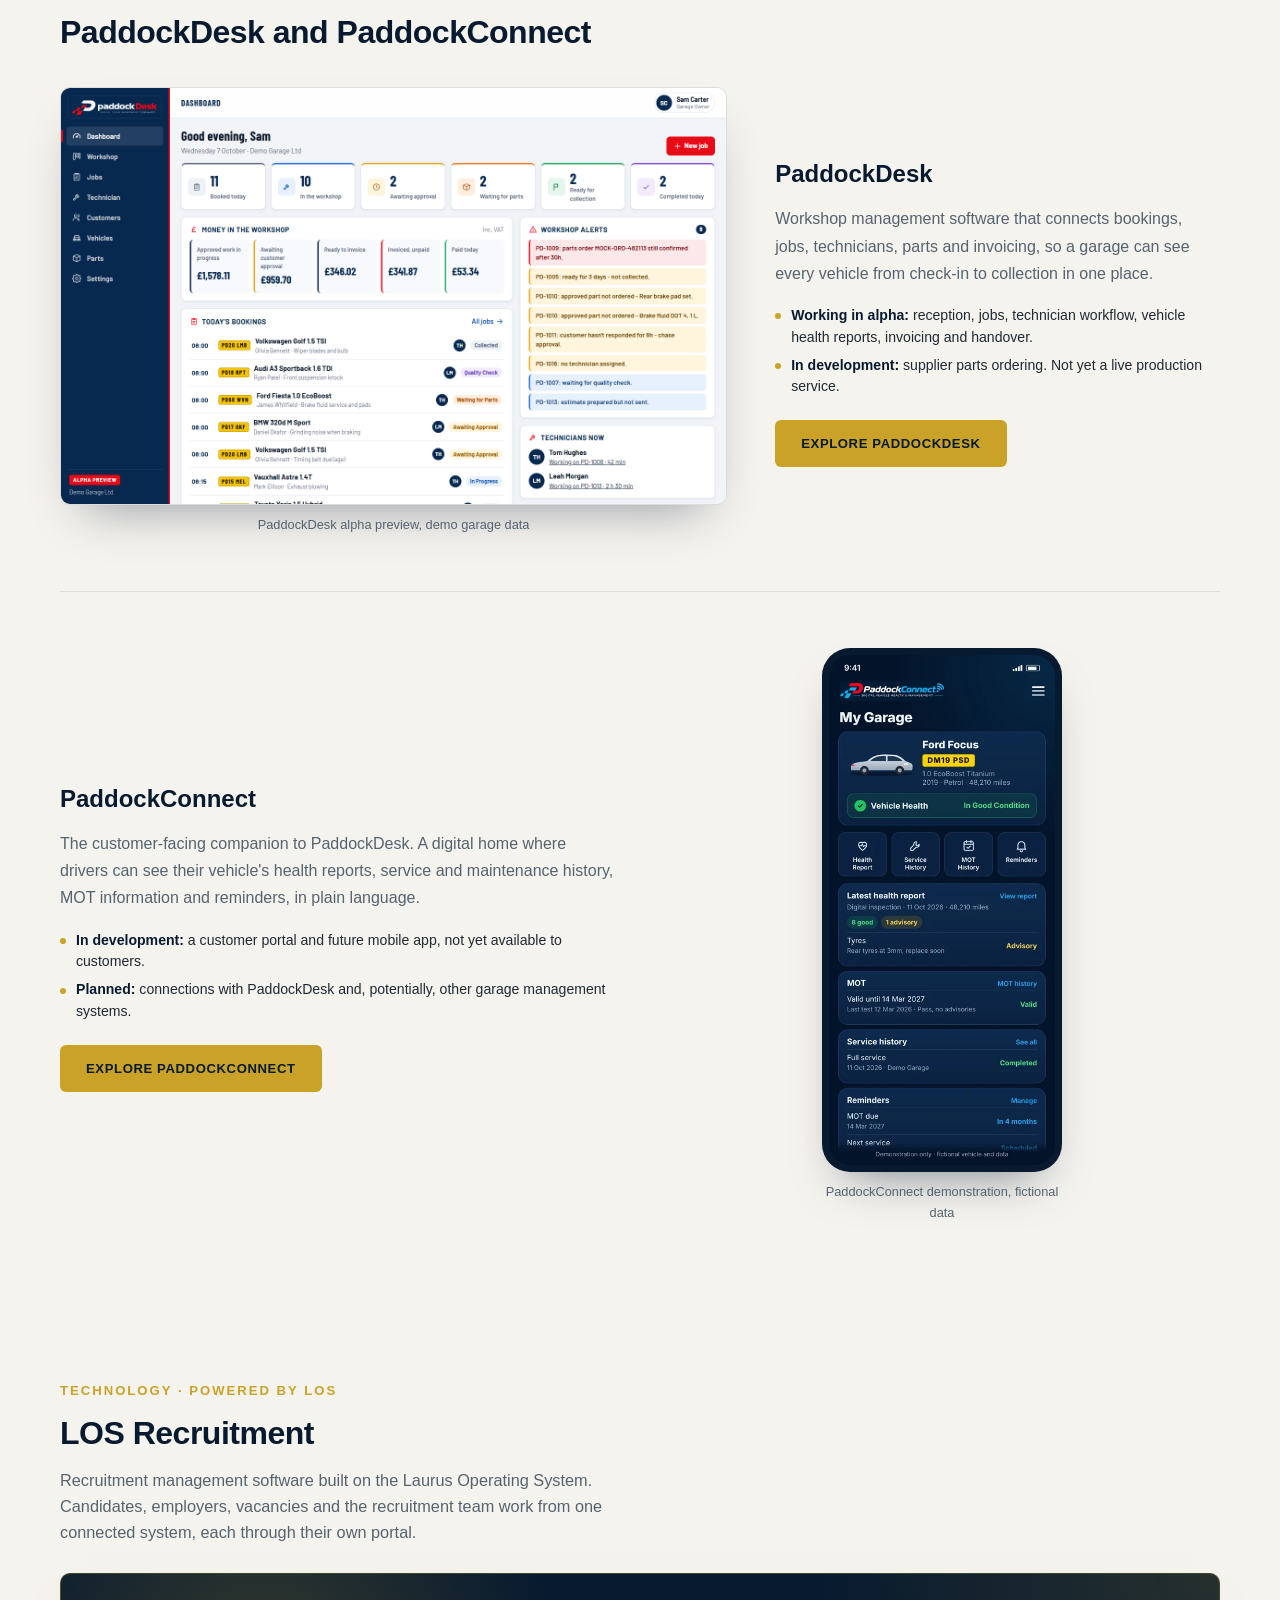
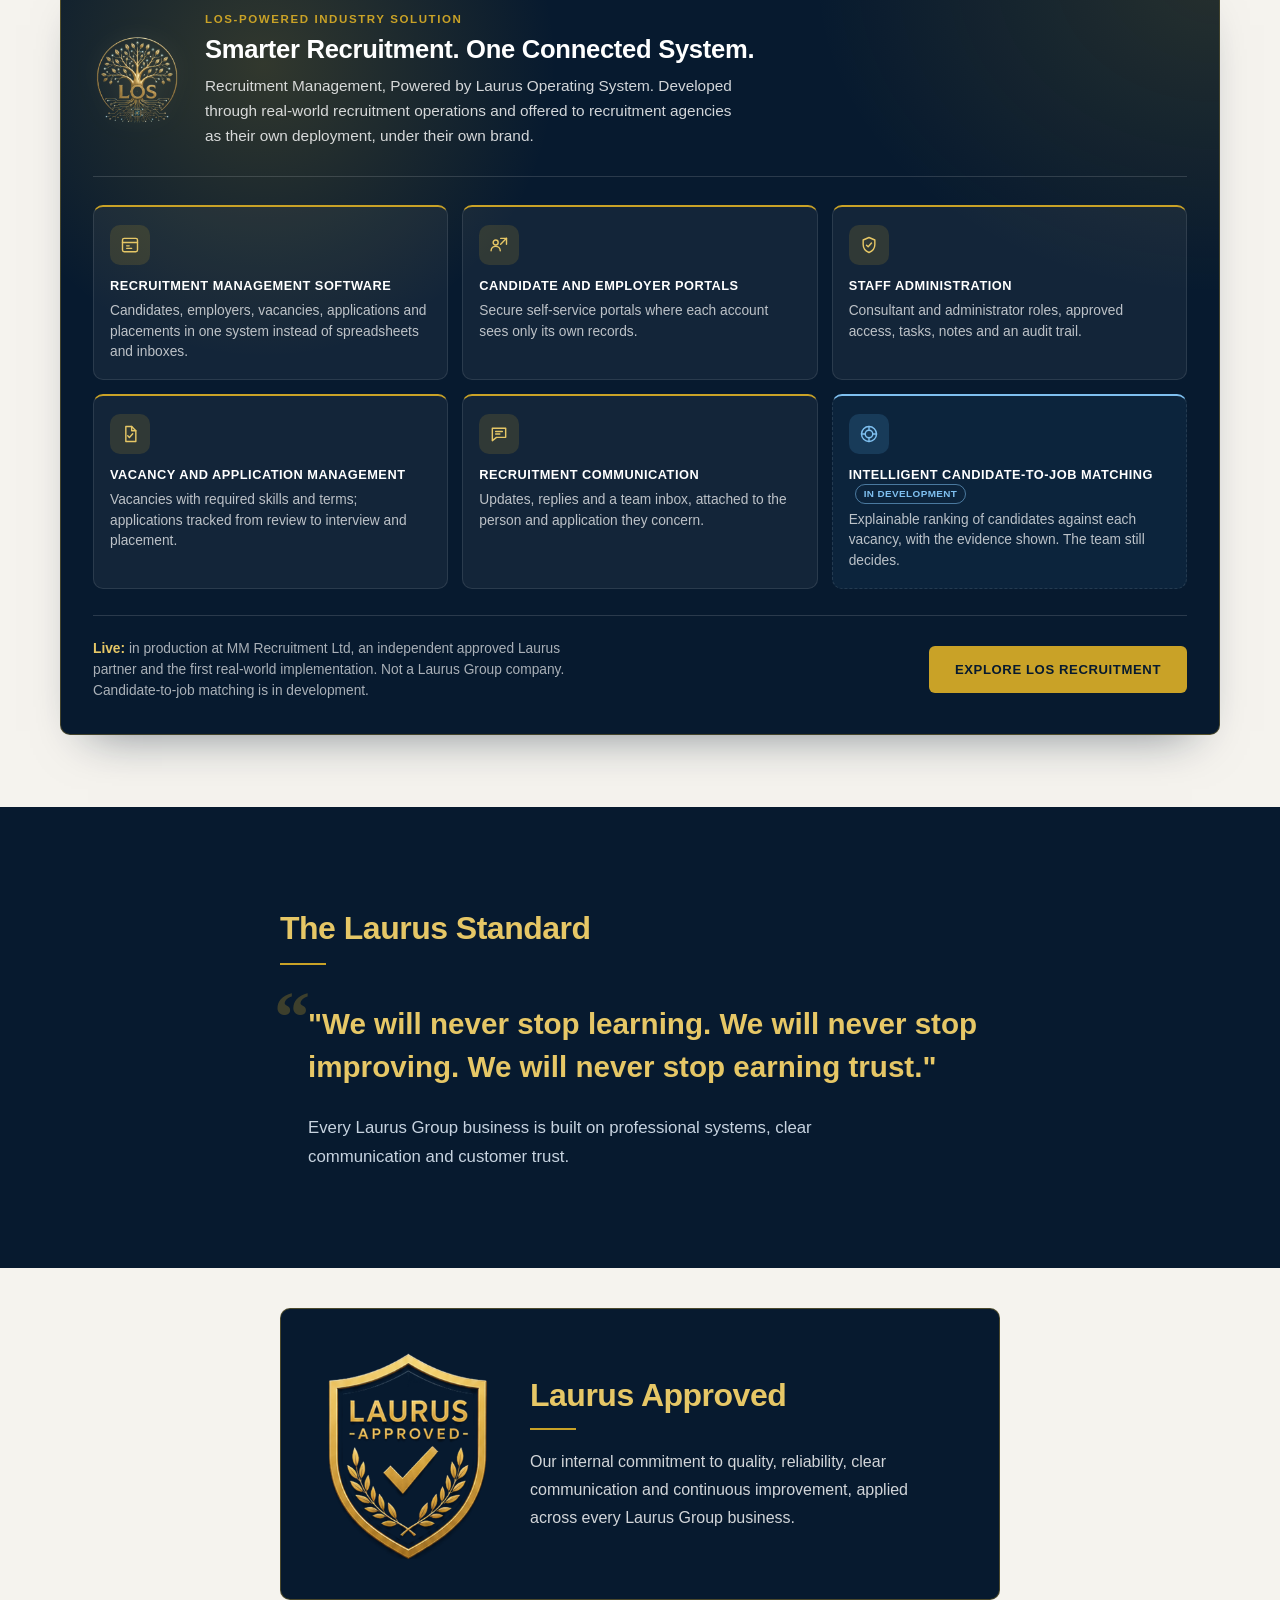
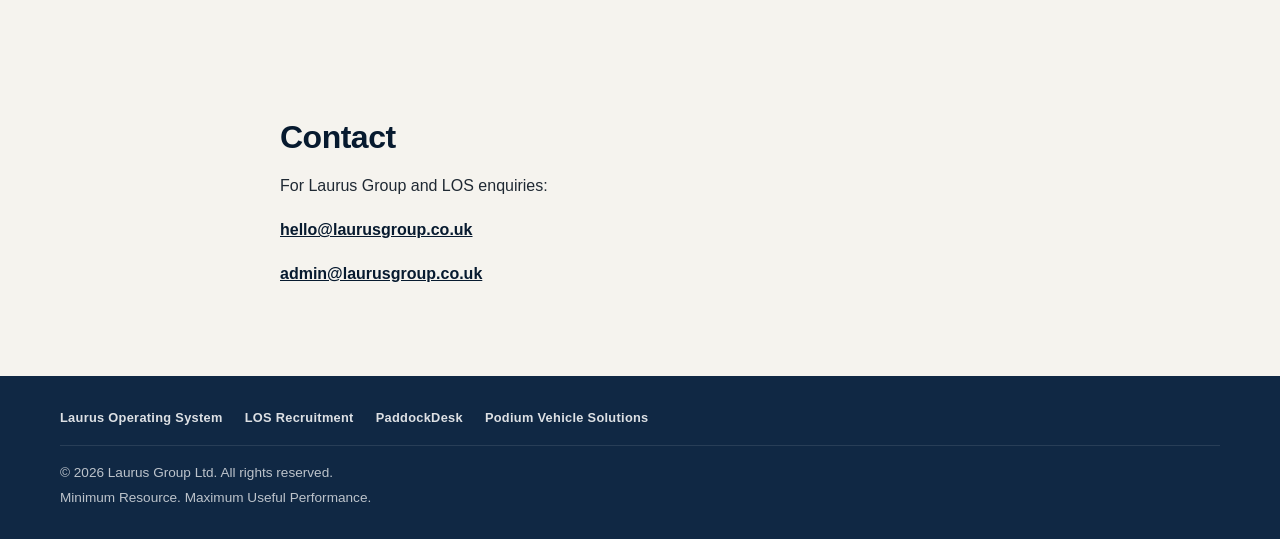
==== commit 8bb3653d: "Businesses section: Five Connected Offerings wording" ====
--- a/index.html
+++ b/index.html
@@ -36,7 +36,7 @@
     ]
   }
   </script>
-  <link rel="stylesheet" href="assets/css/style.css?v=40" />
+  <link rel="stylesheet" href="assets/css/style.css?v=41" />
 </head>
 
 <body>
@@ -92,9 +92,10 @@
 
     <section id="businesses" class="section">
       <div class="container">
-        <p class="eyebrow">Our Businesses</p>
-        <h2>Four Connected Offerings</h2>
-        <p class="section-lead">LOS is the operating-system technology underneath. PaddockDesk gives garages workshop management software, PaddockConnect is being developed as a digital home for their customers' vehicle health and history, and Podium Vehicle Solutions provides professional diagnostics and servicing.</p>
+        <p class="eyebrow">The Laurus Group</p>
+        <h2>Five Connected Offerings</h2>
+        <p class="section-lead">From the technology behind our platforms to hands-on vehicle care, our five connected offerings bring together software, AI and automotive expertise.</p>
+        <p class="section-lead section-lead-detail">LOS provides the underlying operating-system technology. PaddockDesk helps garages manage their workshops, with Ask Paddy being developed as its built-in AI assistant for PaddockDesk Pro. PaddockConnect is being developed to give customers a digital home for their vehicles’ health and history. Podium Vehicle Solutions provides professional vehicle diagnostics and servicing.</p>
 
         <div class="pillars">
           <article class="pillar-showcase pillar-showcase-los">
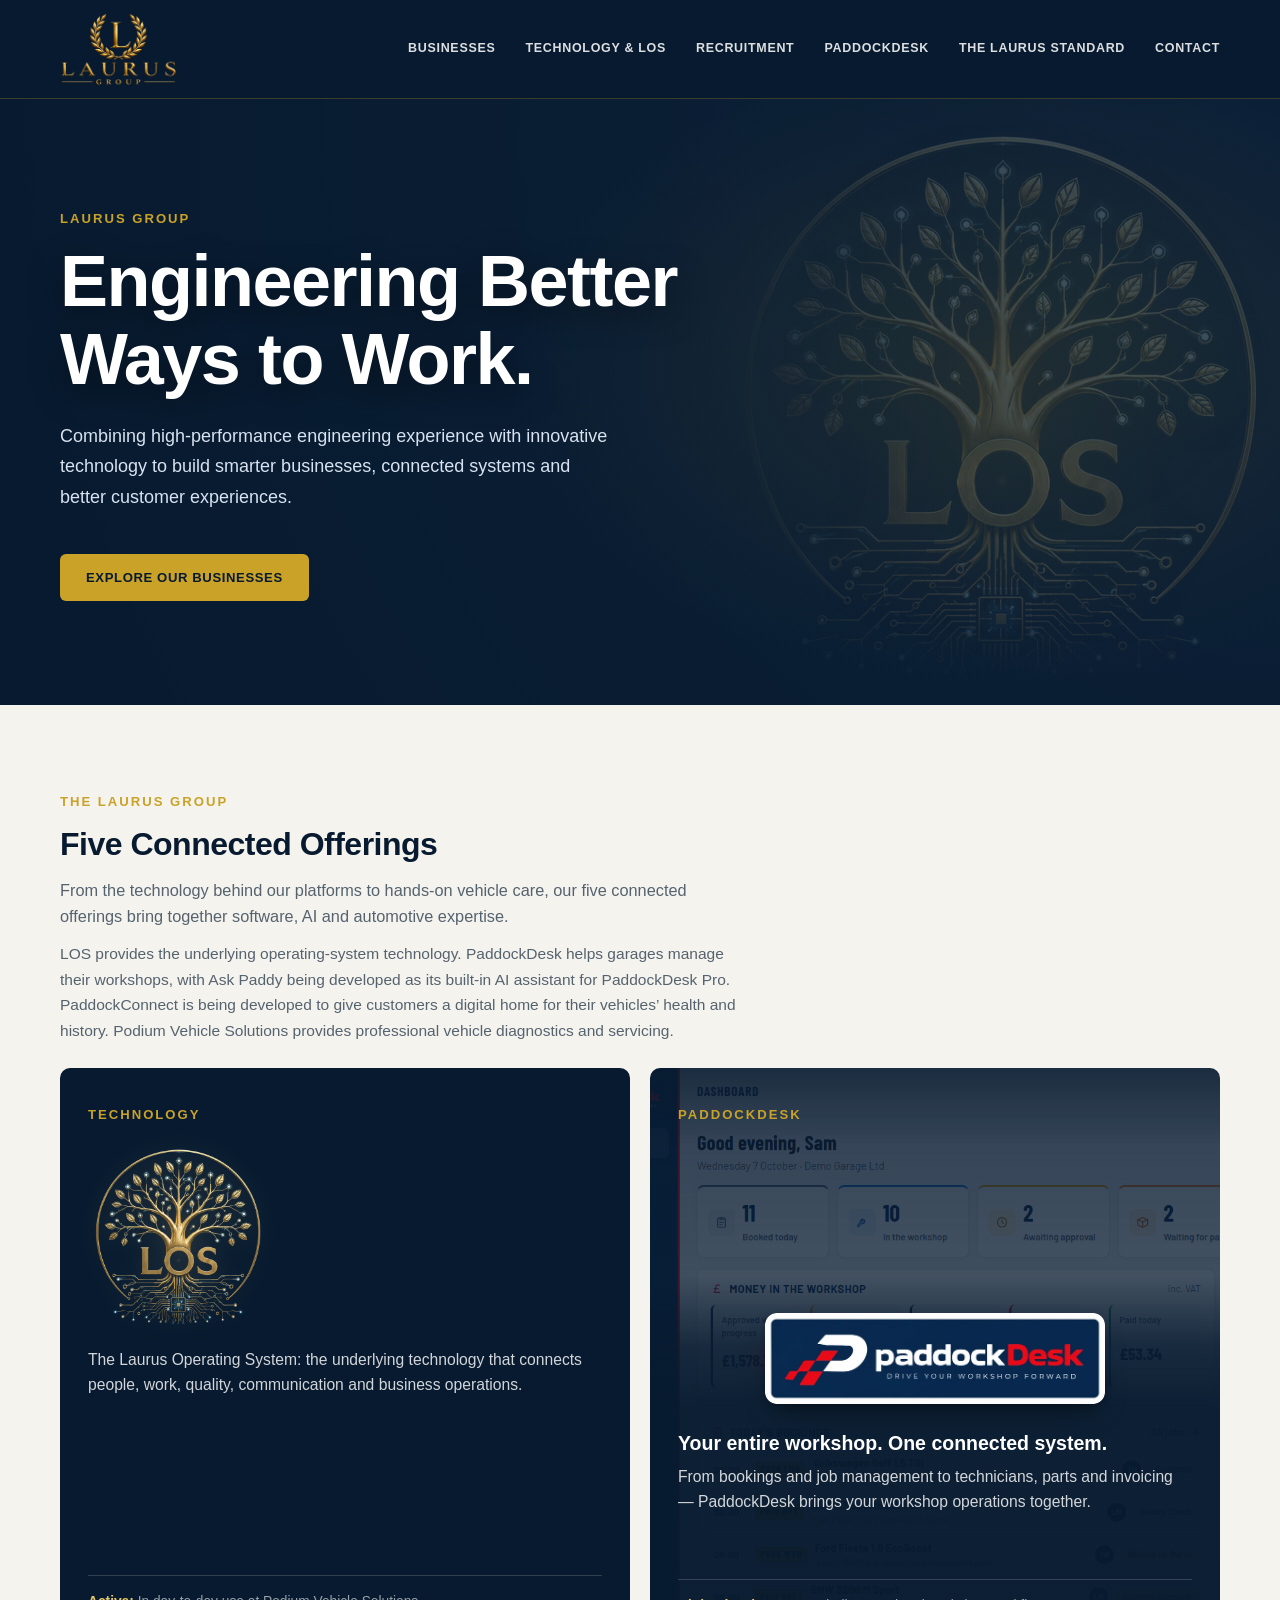
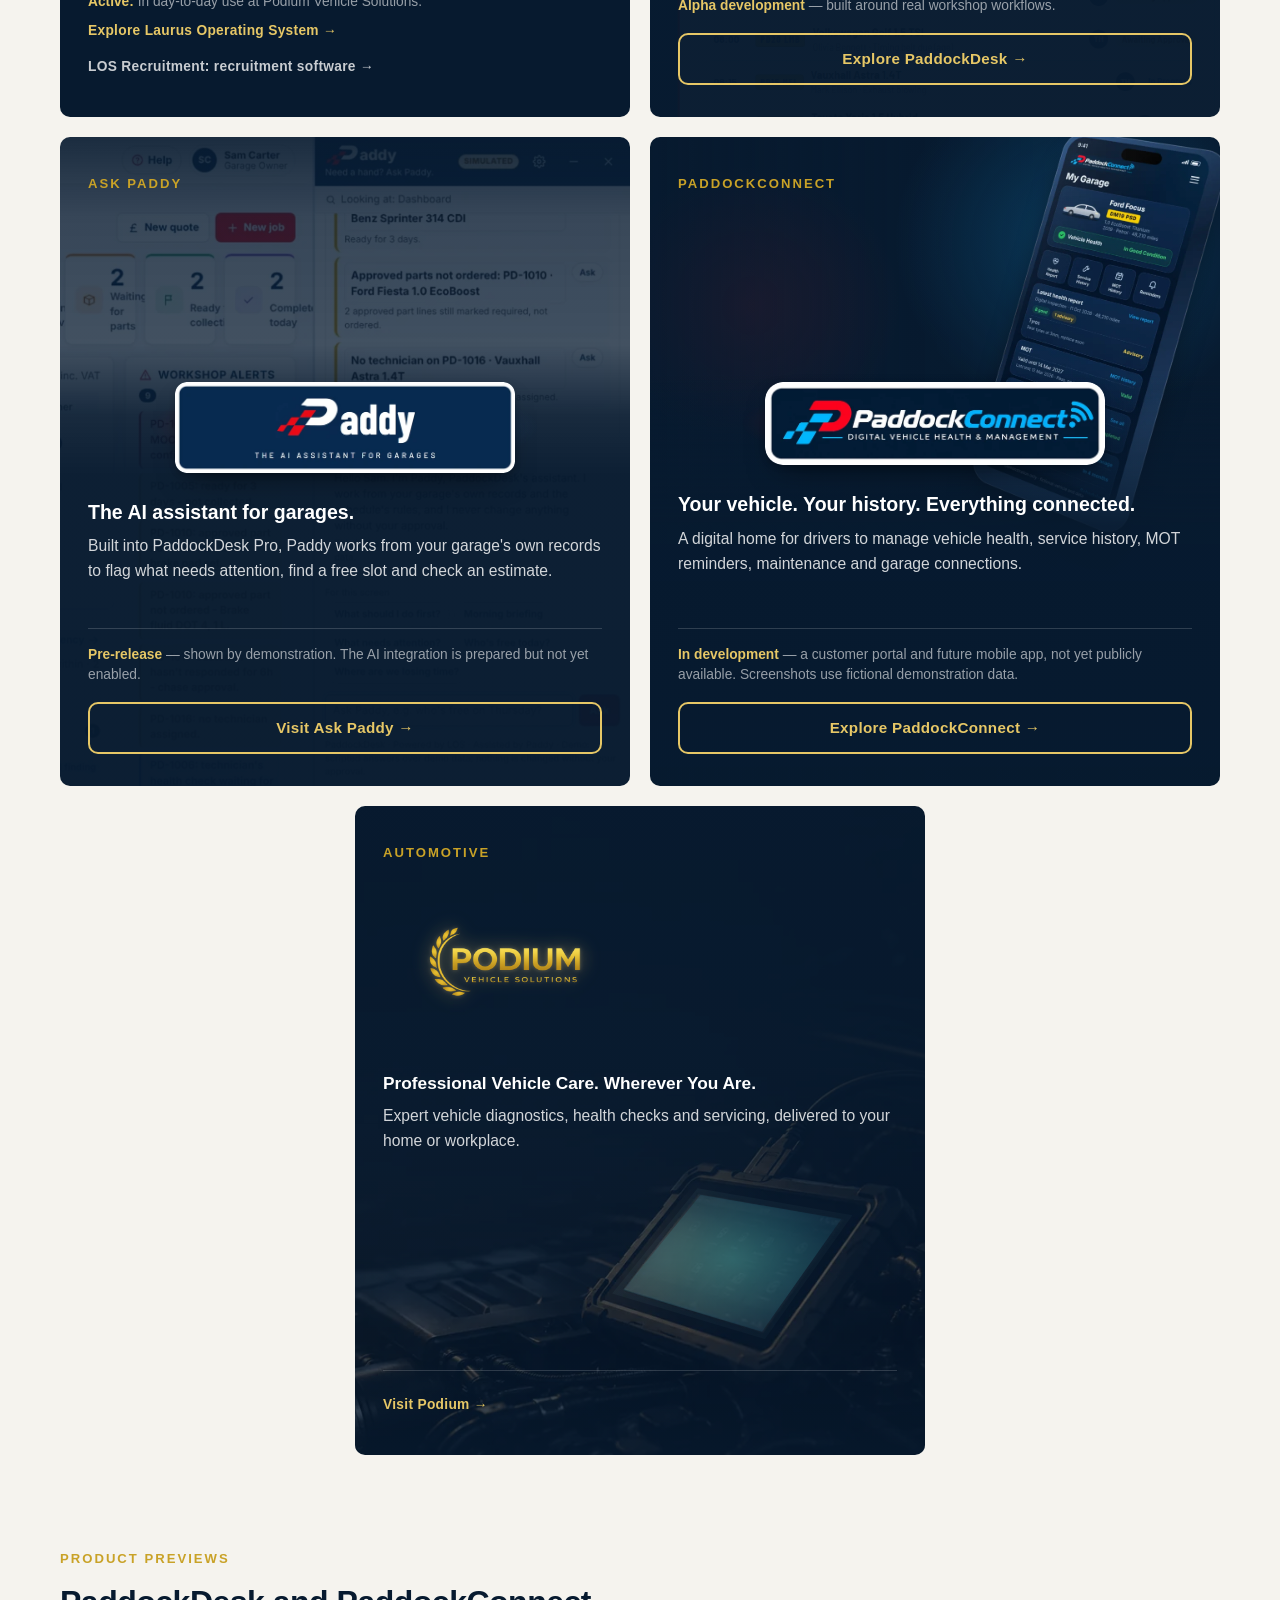
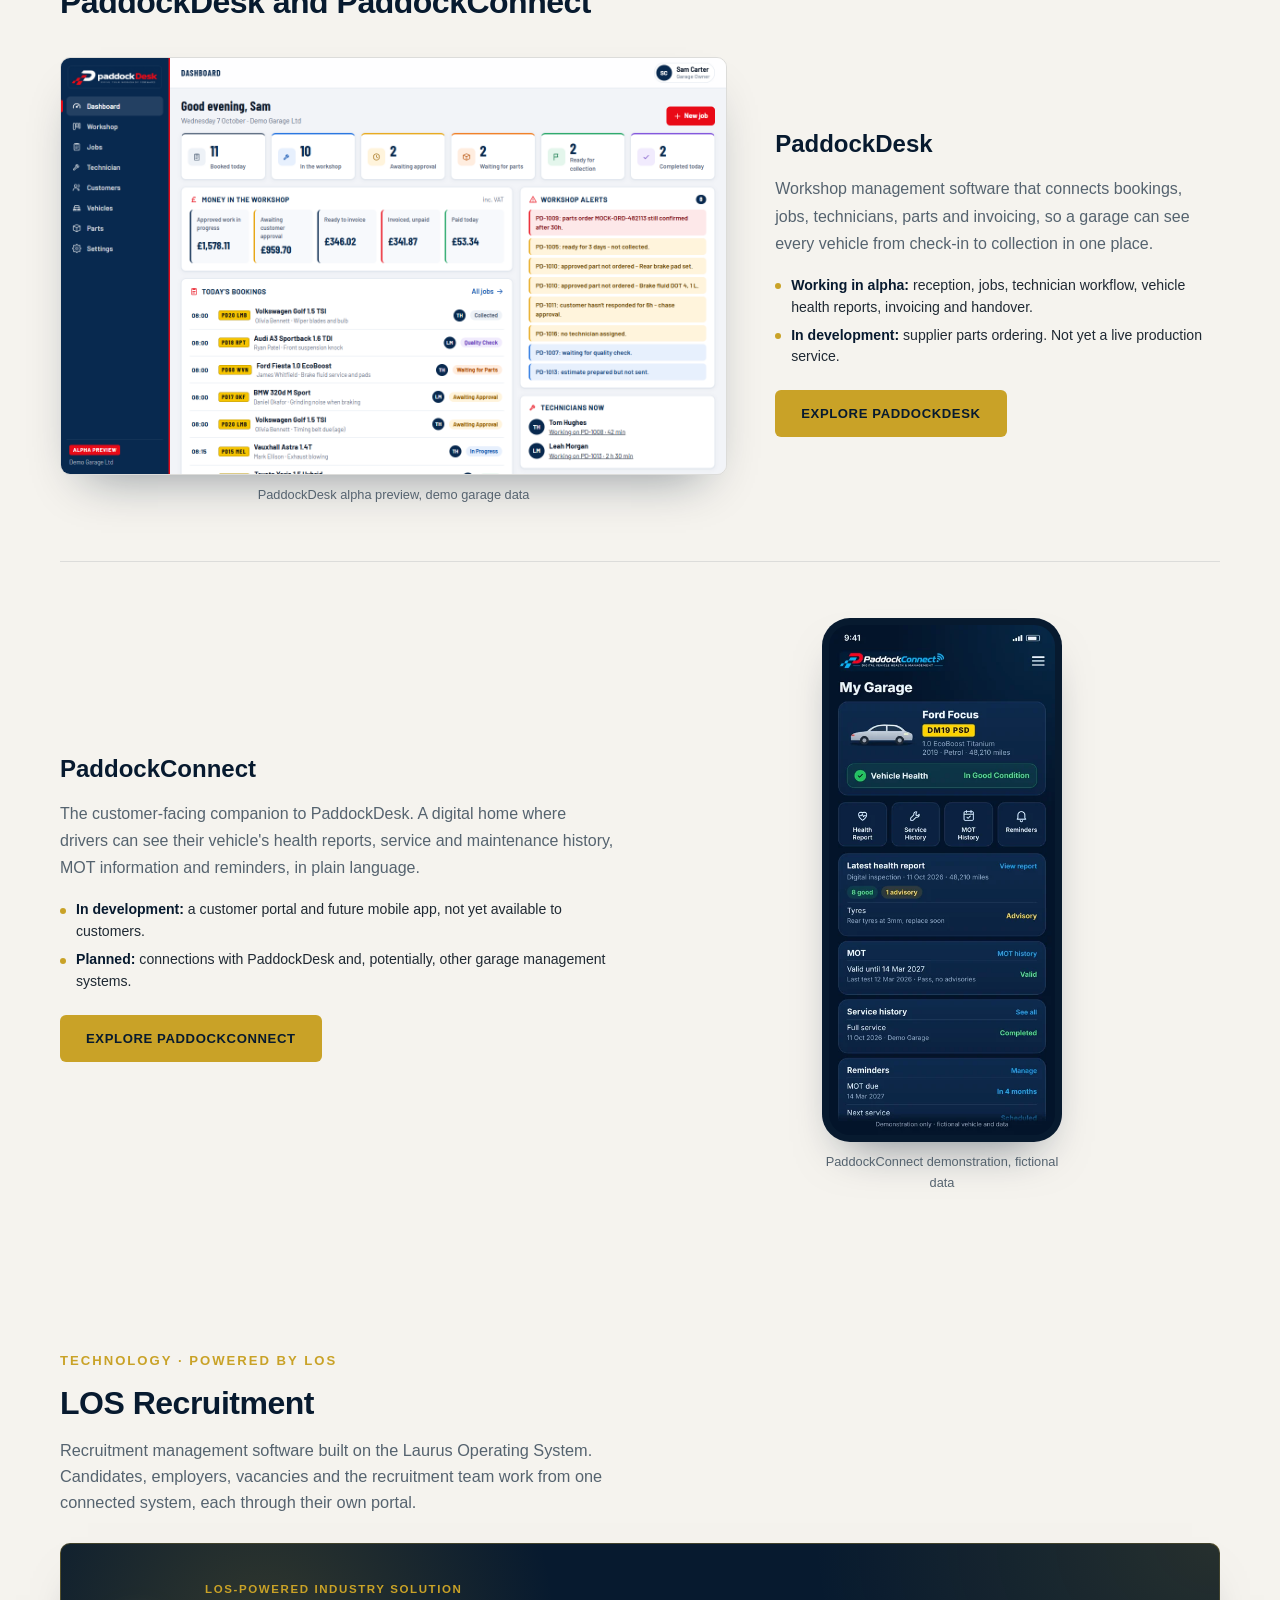
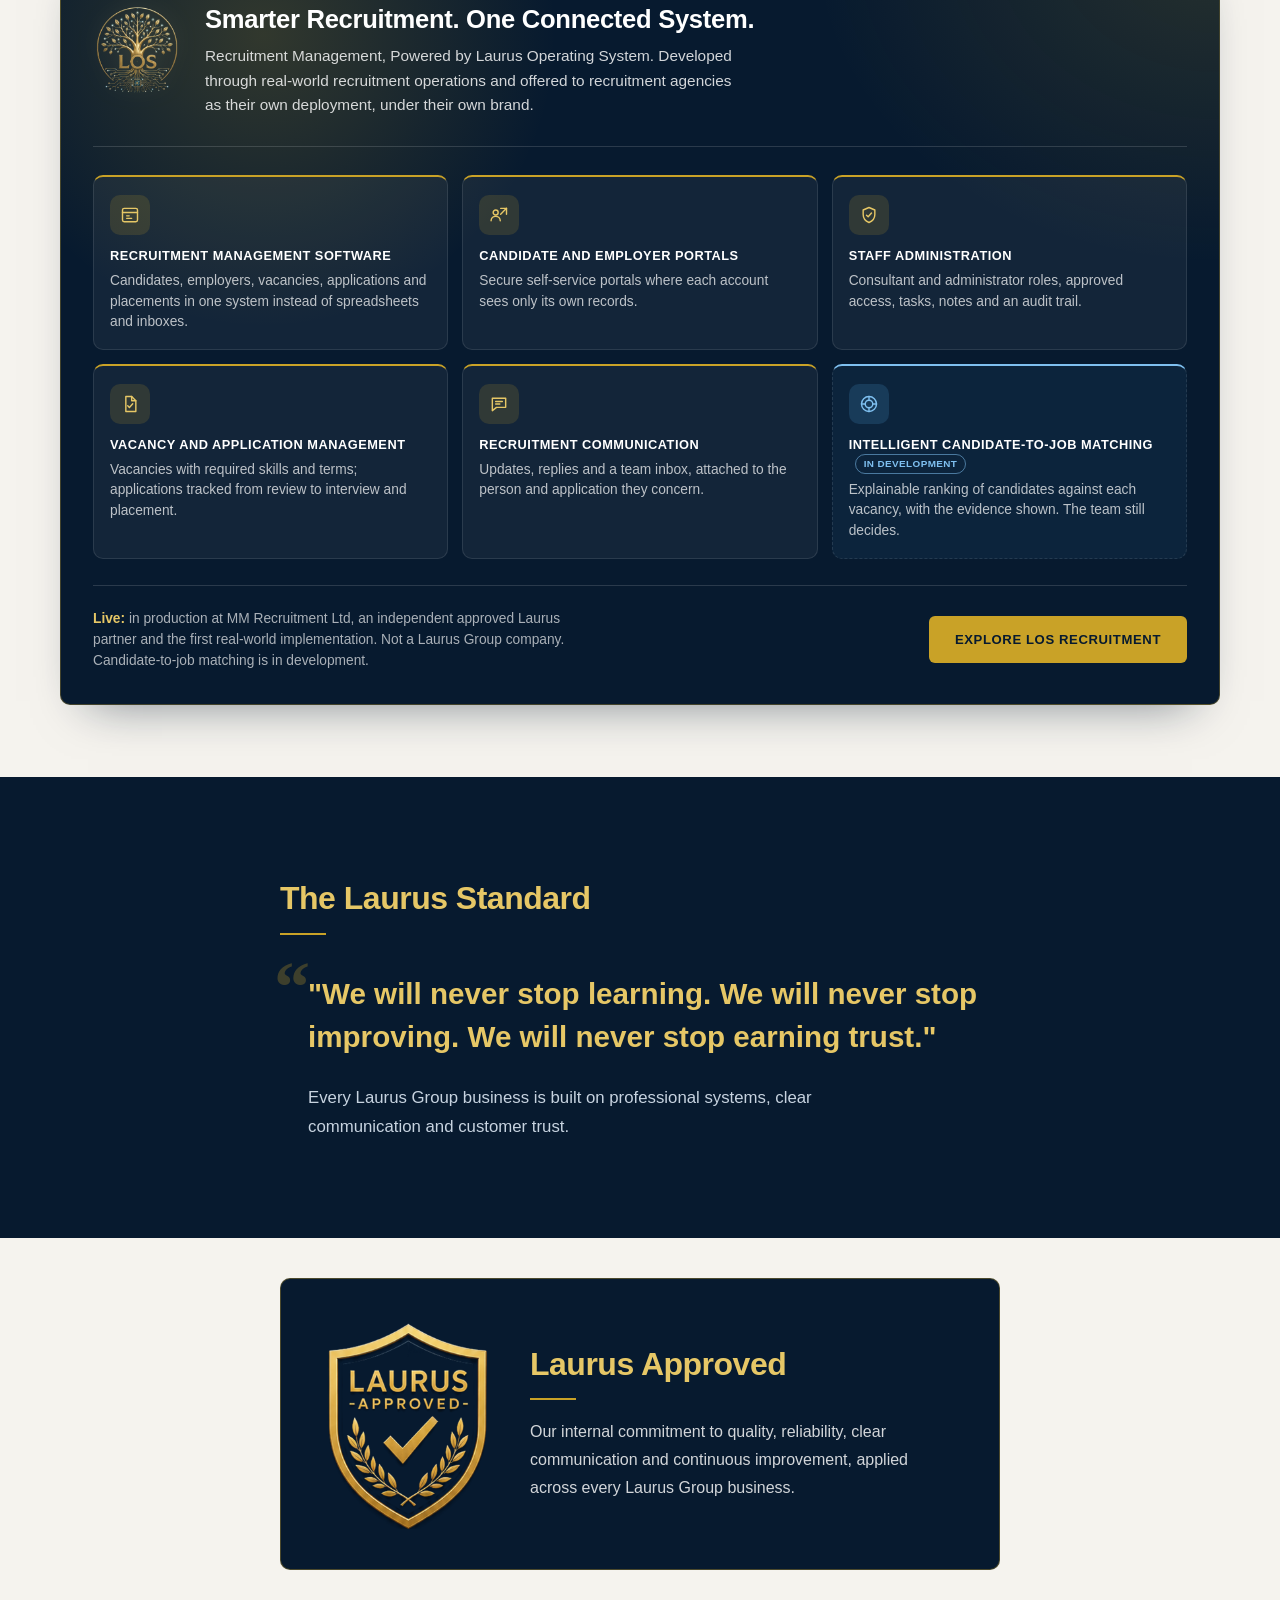
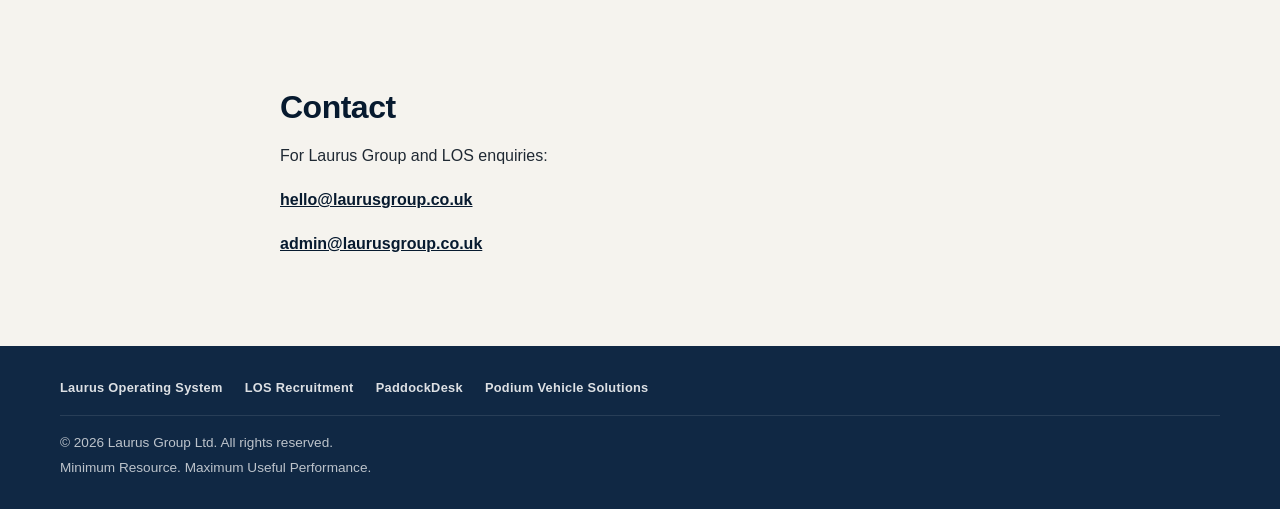
==== commit 1336ac56: "Metadata, structured data and README: five offerings" ====
--- a/index.html
+++ b/index.html
@@ -4,13 +4,13 @@
   <meta charset="UTF-8" />
   <meta name="viewport" content="width=device-width, initial-scale=1.0" />
   <title>Laurus Group | Engineering Better Ways to Work.</title>
-  <meta name="description" content="Laurus Group is the parent company behind four connected technology and automotive offerings: the Laurus Operating System (LOS), PaddockDesk, PaddockConnect and Podium Vehicle Solutions." />
+  <meta name="description" content="Laurus Group is the parent company behind five connected software, AI and automotive offerings: LOS, PaddockDesk, Ask Paddy (in development for PaddockDesk Pro), PaddockConnect and Podium Vehicle Solutions." />
   <link rel="canonical" href="https://laurusgroup.co.uk/" />
   <meta name="theme-color" content="#071a2f" />
   <meta property="og:type" content="website" />
   <meta property="og:site_name" content="Laurus Group" />
   <meta property="og:title" content="Laurus Group | Engineering Better Ways to Work." />
-  <meta property="og:description" content="The parent company behind four connected technology and automotive offerings: LOS, PaddockDesk, PaddockConnect and Podium Vehicle Solutions." />
+  <meta property="og:description" content="The parent company behind five connected software, AI and automotive offerings: LOS, PaddockDesk, Ask Paddy, PaddockConnect and Podium Vehicle Solutions." />
   <meta property="og:url" content="https://laurusgroup.co.uk/" />
   <meta property="og:image" content="https://laurusgroup.co.uk/assets/images/laurus-group-logo-v3.png" />
   <meta name="twitter:card" content="summary" />
@@ -26,10 +26,11 @@
     "slogan": "Engineering Better Ways to Work.",
     "brand": [
       { "@type": "Brand", "name": "PaddockDesk", "url": "https://paddockdesk.co.uk/", "description": "Workshop management software for garages: bookings, jobs, technicians, parts, invoicing and operations. In alpha development." },
+      { "@type": "Brand", "name": "Ask Paddy", "alternateName": "Ask Paddy by PaddockDesk", "url": "https://www.askpaddy.ai/", "description": "The AI assistant being developed for PaddockDesk Pro. Pre-release: shown by demonstration; the AI integration is prepared but not yet enabled." },
       { "@type": "Brand", "name": "PaddockConnect", "url": "https://laurusgroup.co.uk/paddockconnect/", "slogan": "Digital Vehicle Health & Management", "description": "A customer portal and future mobile app for drivers to manage vehicle health, service history, MOT reminders, maintenance and garage connections. In development; not yet publicly available." },
       { "@type": "Brand", "name": "LOS Recruitment", "url": "https://los.laurusgroup.co.uk/recruitment/", "description": "Recruitment management software powered by the Laurus Operating System: candidate and employer portals, staff administration, vacancies, applications and communication. Live at MM Recruitment, an independent approved Laurus partner." }
     ],
-    "description": "Parent company of four connected technology and automotive offerings: the Laurus Operating System (LOS), PaddockDesk, PaddockConnect and Podium Vehicle Solutions.",
+    "description": "Parent company of five connected software, AI and automotive offerings: the Laurus Operating System (LOS), PaddockDesk, Ask Paddy (the AI assistant being developed for PaddockDesk Pro), PaddockConnect and Podium Vehicle Solutions.",
     "subOrganization": [
       { "@type": "Organization", "name": "Podium Vehicle Solutions", "url": "https://podiumvehiclesolutions.co.uk", "description": "Professional automotive diagnostics and servicing." },
       { "@type": "Organization", "name": "Laurus Operating System", "alternateName": "LOS", "url": "https://los.laurusgroup.co.uk/", "description": "The operating-system technology behind Laurus Group's offerings." }
--- a/assets/css/style.css
+++ b/assets/css/style.css
@@ -389,6 +389,10 @@
   margin: 14px 0 0;
 }
 .dark .section-lead { color: #b9c6d4; }
+/* Businesses intro: a short lead line, then a supporting paragraph at the
+   same measure, so the two read as one balanced block above the cards. */
+#businesses .section-lead { max-width: 680px; text-wrap: pretty; }
+#businesses .section-lead-detail { margin-top: 12px; font-size: 0.97rem; line-height: 1.65; }
 .dark p { color: #c7d3e0; }
 .narrow p { max-width: 640px; line-height: 1.75; }
 
